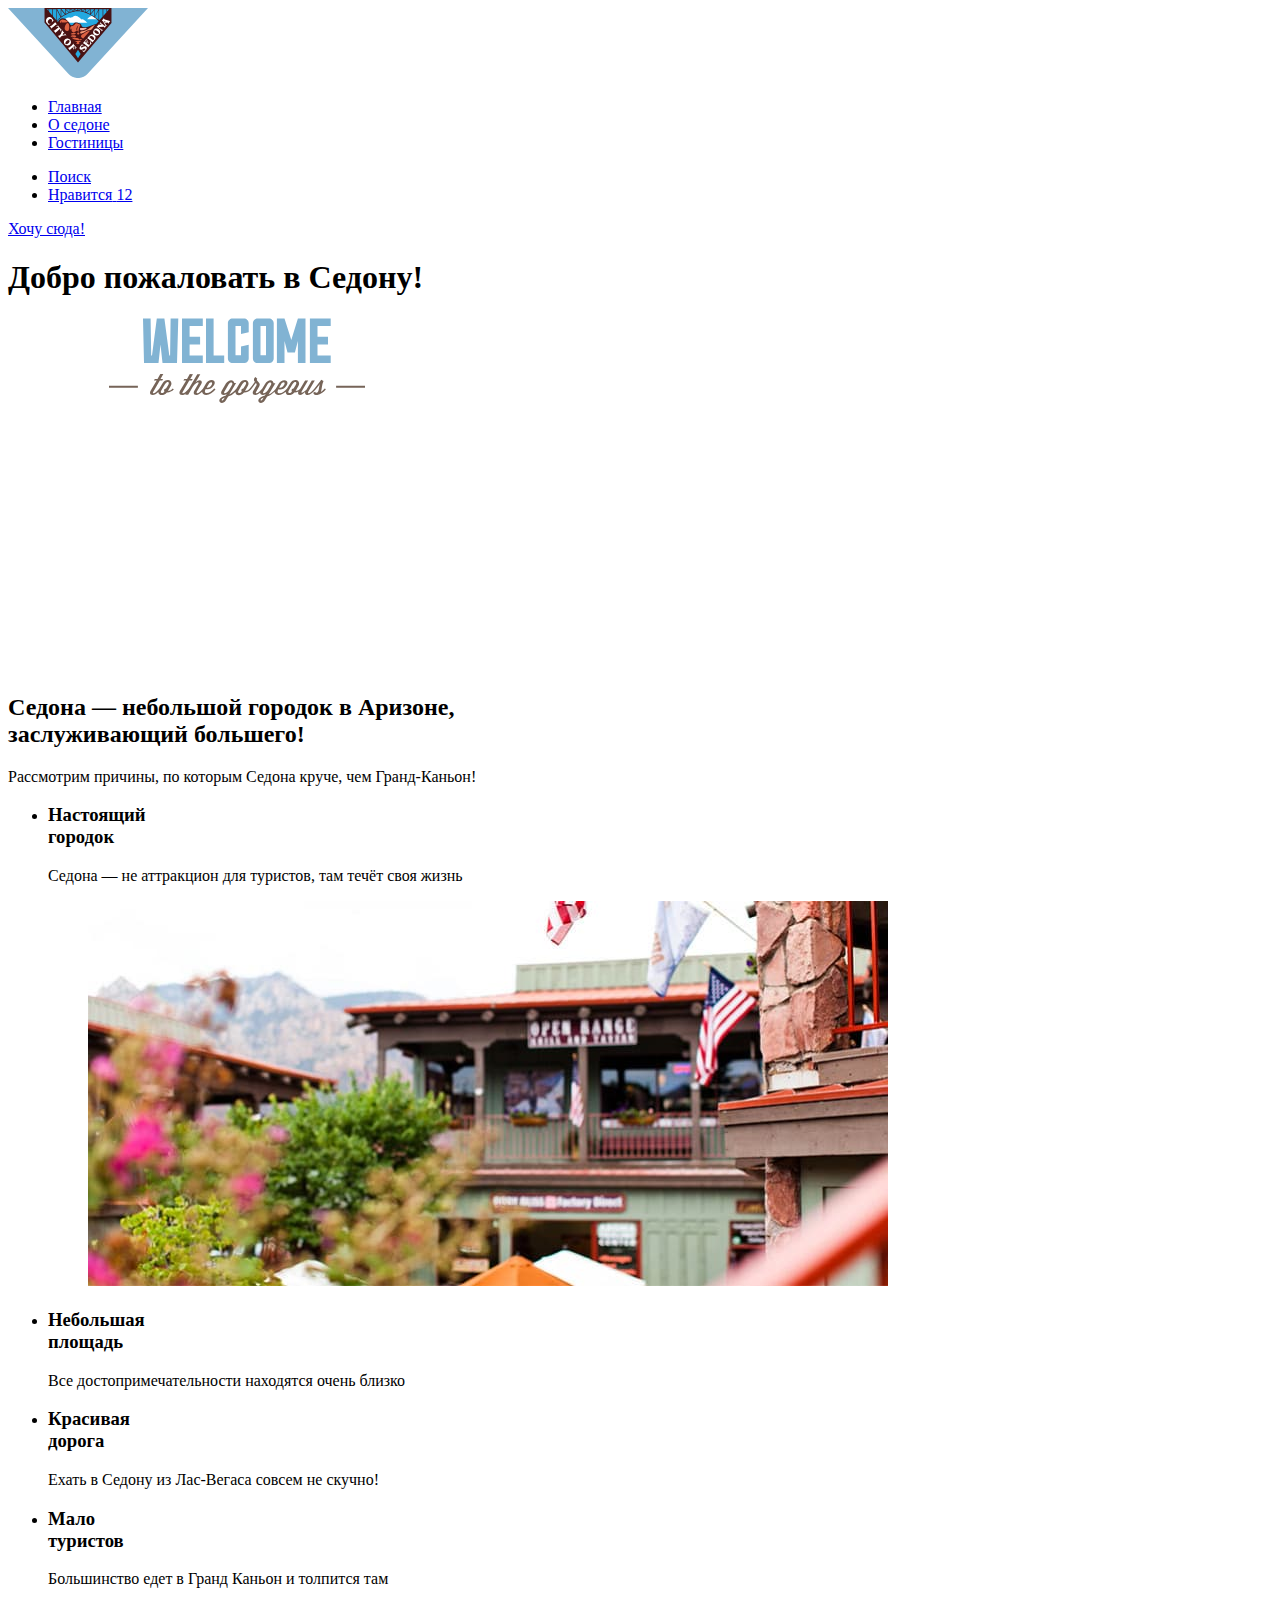
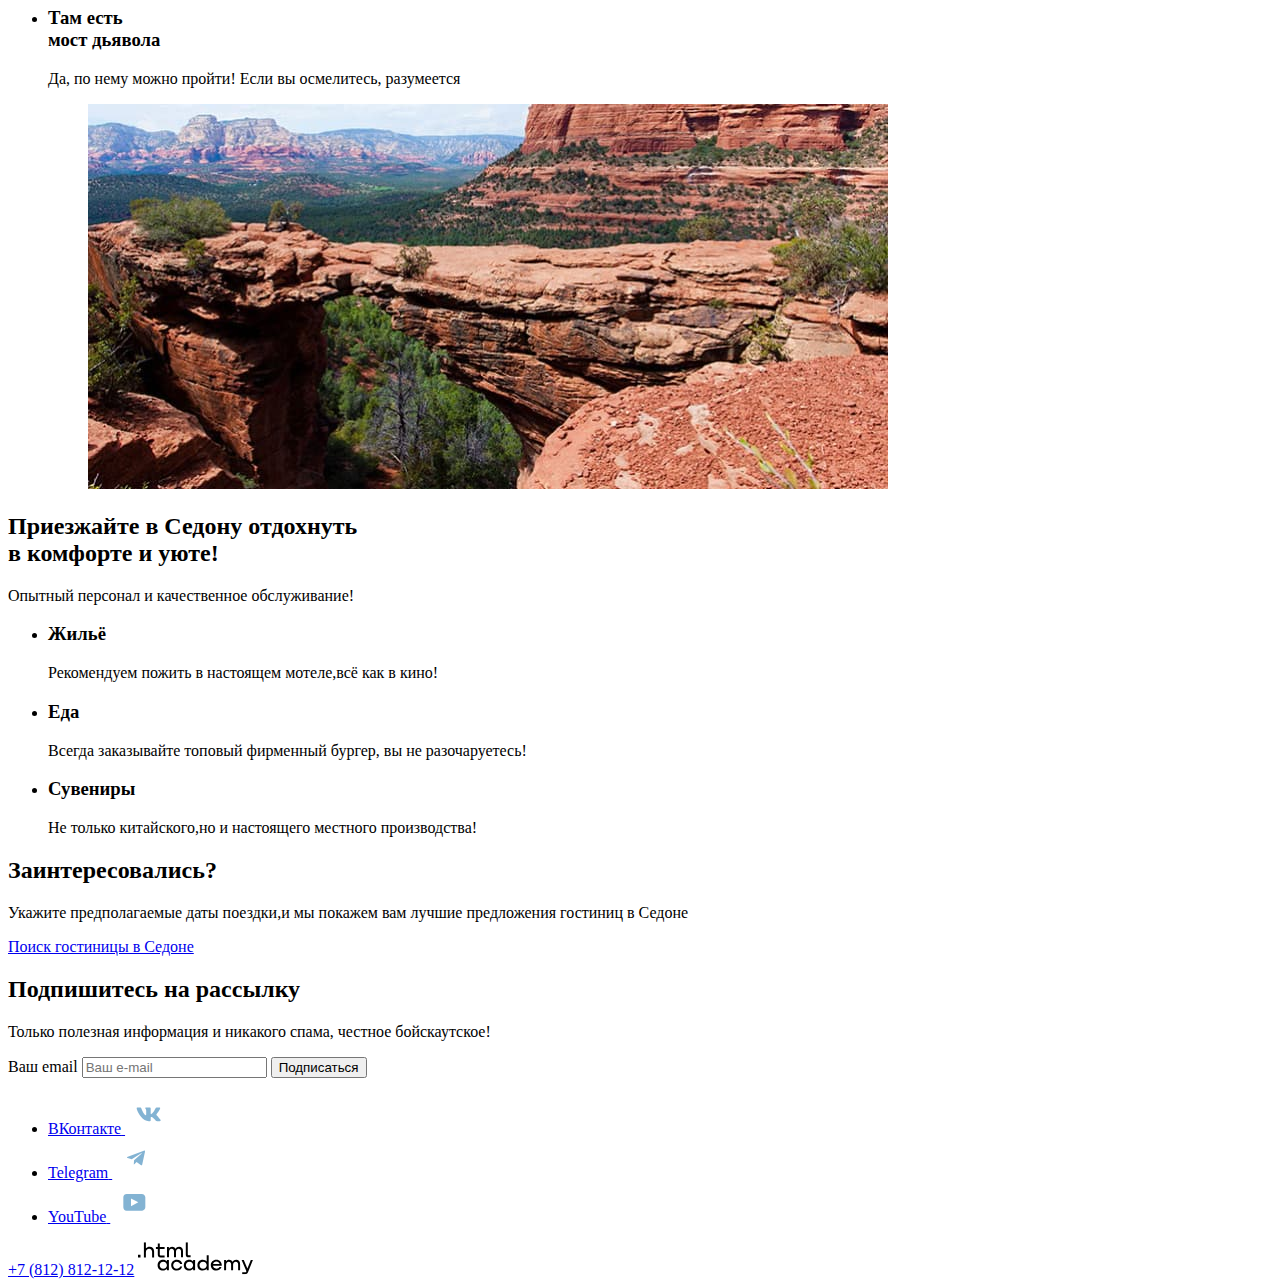
==== index.html @ f311d680 "Merge pull request #3 from LChumakov/master" ====
<!DOCTYPE html>
<html lang="ru">
  <head>
    <meta charset="utf-8">
    <title>HTML Academy: Седона</title>
  </head>

  <body>
    <div class="wrapper">
      <header class="header" data-test="header">
        <nav class="navigation">
          <a class="navigation-logo" href="index.html" aria-current="page">
            <img src="images/svg/logo.svg" width="140" height="70" alt="Логотип сайта города Седона">
          </a>

          <ul class="navigation-list">
            <li class="navigation-item">
              <a class="navigation-link navigation-link-current" href="index.html" aria-current="page">Главная</a>
            </li>
            <li class="navigation-item">
              <a class="navigation-link" href="#">О седоне</a>
            </li>
            <li class="navigation-item">
              <a class="navigation-link" href="catalog.html">Гостиницы</a>
            </li>
          </ul>

          <ul class="user-list">
            <li class="user-item">
              <a class="user-link user-link-search" href="#">
                <span class="visually-hidden">Поиск</span>
              </a>
            </li>
            <li class="user-item">
              <a class="user-link user-link-favorites" href="#">
                <span class="visually-hidden">Нравится</span>
                <span class="user-favorites-num">12</span>
              </a>
            </li>
          </ul>
          <a class="navigation-button button" href="#">Хочу сюда!</a>
        </nav>
      </header>

      <main class="main main-index" data-test="main">
        <section class="hero" data-test="hero">
          <h1 class="visually-hidden">Добро пожаловать в Седону!</h1>
          <img src="images/svg/welcome.svg" width="458" height="352" alt="Welcome to the gorgeous Sedona, because the Grand Canyon sucks!">
        </section>

        <section class="advantages" data-test="advantages">
          <div class="advantages-theme">
            <h2 class="advantages-title page-title">Седона — небольшой городок в Аризоне, <br>заслуживающий большего!</h2>
            <p class="advantages-text page-text">Рассмотрим причины, по которым Седона круче, чем Гранд-Каньон!</p>
          </div>
          <ul class="advantages-list ">
            <li class="advantages-item advantages-item-full">
              <div class="advantages-content">
                <h3 class="advantages-subtitle blocks-title">Настоящий <br>городок</h3>
                <p class="advantages-text blocks-text">Седона — не аттракцион для туристов, там течёт своя жизнь</p>
              </div>
              <figure class="advantages-image">
                <img src="images/photo-1.jpg" alt="фрагмент города Аризона" width="800" height="385">
              </figure>
            </li>
            <li class="advantages-item">
              <div class="advantages-content">
                <h3 class="advantages-subtitle blocks-title">Небольшая <br>площадь</h3>
                <p class="advantages-text blocks-text">Все достопримечательности находятся очень близко</p>
              </div>
            </li>
            <li class="advantages-item">
              <div class="advantages-content">
                <h3 class="advantages-subtitle blocks-title">Красивая <br>дорога</h3>
                <p class="advantages-text blocks-text">Ехать в Седону из Лас-Вегаса совсем не скучно!</p>
              </div>
            </li>
            <li class="advantages-item">
              <div class="advantages-content">
                <h3 class="advantages-subtitle blocks-title">Мало <br>туристов</h3>
                <p class="advantages-text blocks-text">Большинство едет в Гранд Каньон и толпится там</p>
              </div>
            </li>
            <li class="advantages-item advantages-item-full advantages-item-revers ">
              <div class="advantages-content">
                <h3 class="advantages-title blocks-title">Там есть <br>мост дьявола</h3>
                <p class="advantages-text blocks-text">Да, по нему можно пройти! Если вы осмелитесь, разумеется</p>
              </div>
              <figure class="advantages-image">
                <img src="images/photo-2.jpg" alt="Мост дьявола" width="800" height="385">
              </figure>
            </li>
          </ul>
        </section>

        <section class="service">
          <div class="service-there">
            <h2 class="service-title page-title">Приезжайте в Седону отдохнуть <br>в комфорте и уюте!</h2>
            <p class="service-text page-text">Опытный персонал и качественное обслуживание!</p>
          </div>
          <ul class="service-list">
            <li class="service-item service-item-house">
              <h3 class="service-subtitle blocks-title">Жильё</h3>
              <p class="service-description blocks-text">Рекомендуем пожить в настоящем мотеле,всё как в кино!</p>
            </li>
            <li class="service-item service-item-food">
              <h3 class="service-subtitle blocks-title">Еда</h3>
              <p class="service-description blocks-text">Всегда заказывайте топовый фирменный бургер, вы не разочаруетесь!</p>
            </li>
            <li class="service-item service-item-souvenirs">
              <h3 class="service-subtitle blocks-title">Сувениры</h3>
              <p class="service-description blocks-text">Не только китайского,но и настоящего местного производства!</p>
            </li>
          </ul>
        </section>

        <section class="search" data-test="search">
          <h2 class="search-title page-title">Заинтересовались?</h2>
          <p class="search-text page-text">Укажите предполагаемые даты поездки,и мы покажем вам лучшие предложения гостиниц в Седоне</p>
          <a class="button search-button" href="#">Поиск гостиницы в Седоне</a>
        </section>

        <section class="subscribe subscribe-home" data-test="subscribe">
          <div class="subscribe-theme">
            <h2 class="subscribe-title page-title">Подпишитесь на рассылку</h2>
            <p class="subscribe-text page-text">Только полезная информация и никакого спама, честное бойскаутское!</p>
          </div>
          <form class="subscribe-form" action="https://echo.htmlacademy.ru" method="post">
            <label class="visually-hidden" for="email">Ваш email</label>
            <input class="subscribe-input field" type="email" id="email" name="email" placeholder="Ваш e-mail" required>
            <button class="subscribe-button button button-light" type="submit">Подписаться</button>
          </form>
        </section>
      </main>

      <footer class="page-footer" data-test="footer">
        <ul class="footer-social social">
          <li class="social-item">
            <a class="social-link" href="https://vk.com/htmlacademy">
              <span class="visually-hidden">ВКонтакте</span>
              <img src="images/svg/social-vk.svg" width="48" height="40" alt="ВКонтакте">
            </a>
          </li>
          <li class="social-item">
            <a class="social-link" href="https://t.me/htmlacademy">
              <span class="visually-hidden">Telegram</span>
              <img src="images/svg/social-telegram.svg" width="48" height="40" alt="Telegram">
            </a>
          </li>
          <li class="social-item">
            <a class="social-link" href="https://www.youtube.com/user/htmlacademyru">
                <span class="visually-hidden">YouTube</span>
                <img src="images/svg/social-youtube.svg" width="48" height="40" alt="YouTube">
            </a>
          </li>
        </ul>
        <a class="footer-phone" href="tel:+78128121212">+7 (812) 812-12-12</a>
        <a class="htmlacademy-link" href="https://htmlacademy.ru/">
          <img src="images/svg/logo_htmlacademy.svg" width="115" height="33" alt="Логотип htmlacademy">
        </a>
      </footer>
    </div>
  </body>

</html>
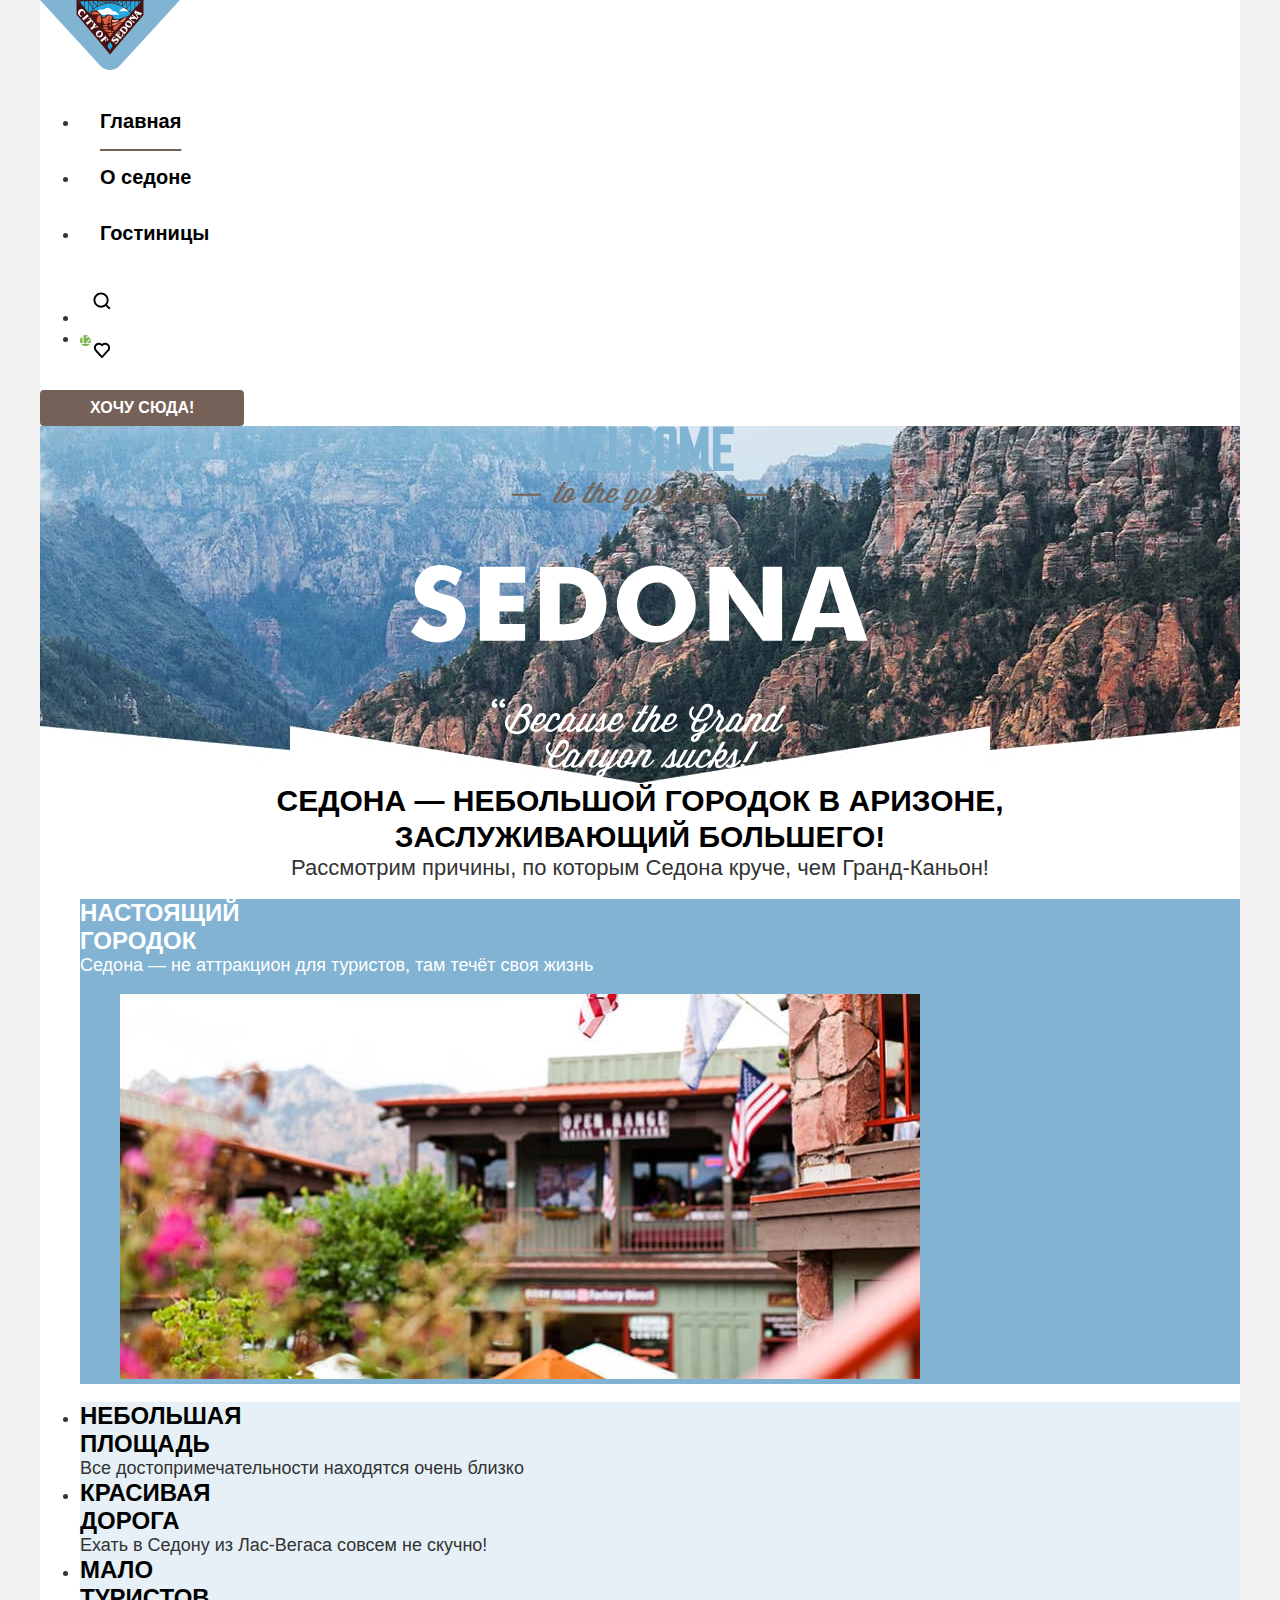
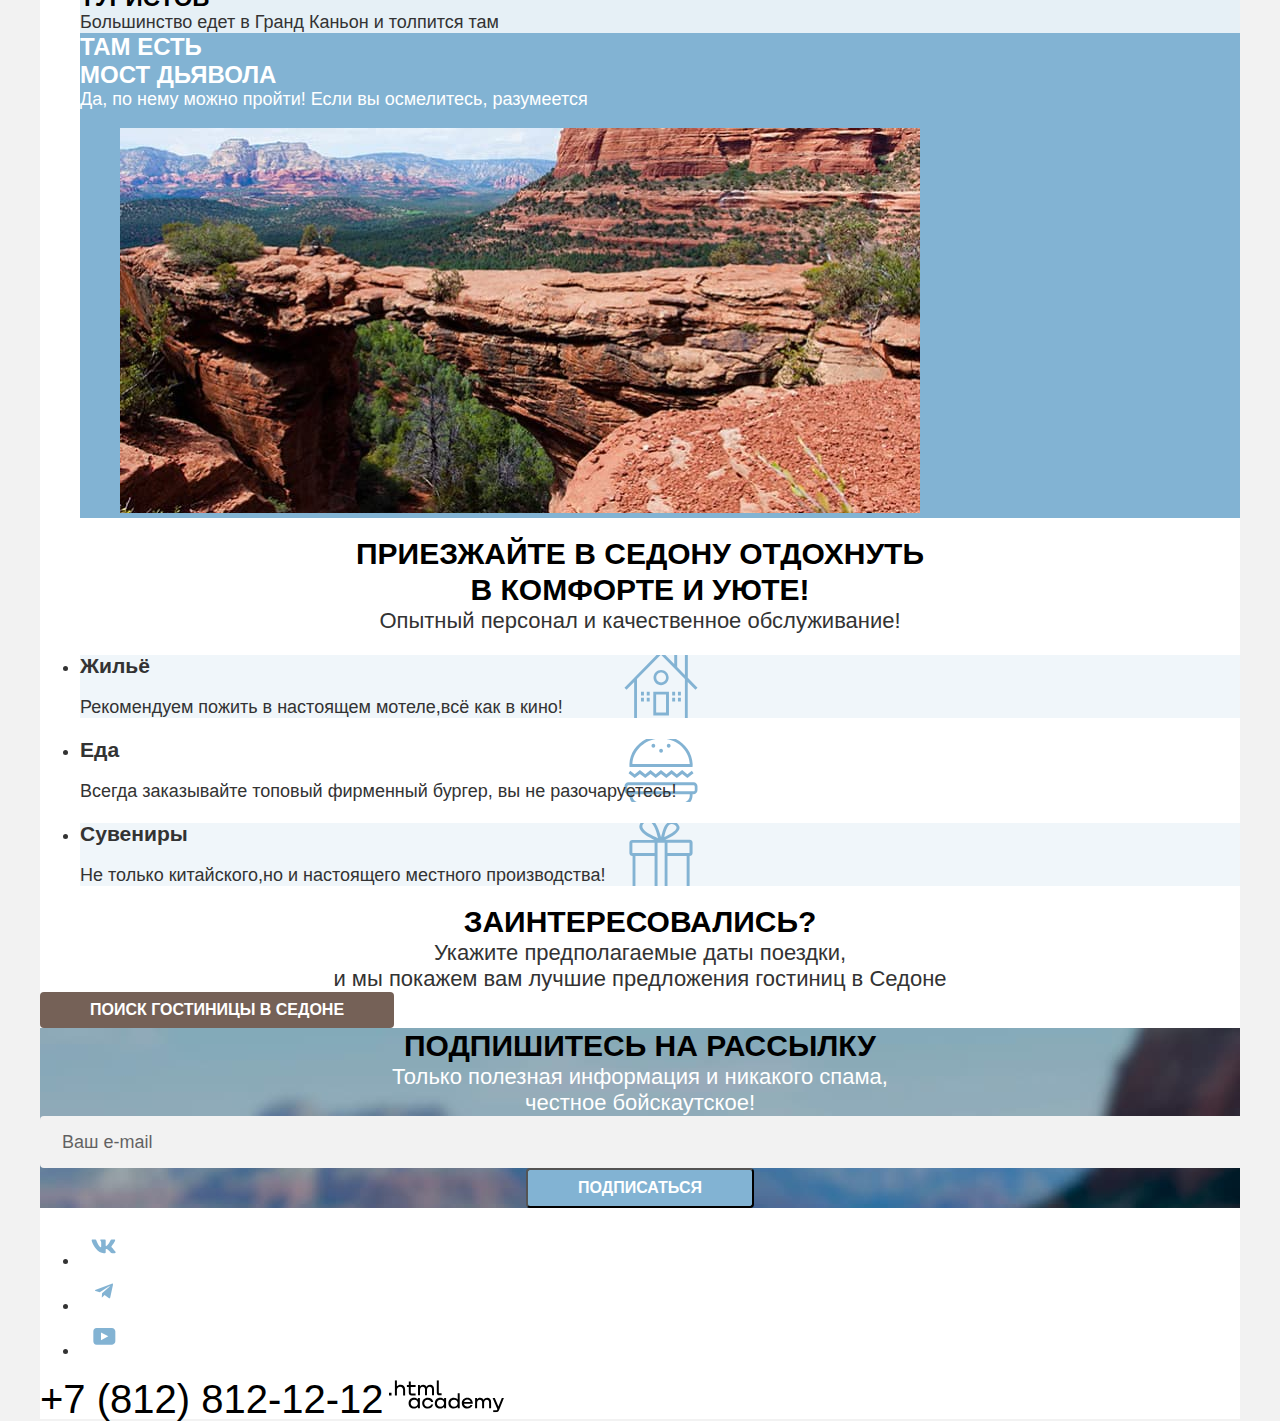
==== commit cc9a7fce: "Merge pull request #4 from LChumakov/master" ====
--- a/index.html
+++ b/index.html
@@ -1,8 +1,10 @@
 <!DOCTYPE html>
 <html lang="ru">
+
   <head>
     <meta charset="utf-8">
     <title>HTML Academy: Седона</title>
+    <link rel="stylesheet" href="styles/styles.css">
   </head>
 
   <body>
@@ -53,11 +55,11 @@
             <h2 class="advantages-title page-title">Седона — небольшой городок в Аризоне, <br>заслуживающий большего!</h2>
             <p class="advantages-text page-text">Рассмотрим причины, по которым Седона круче, чем Гранд-Каньон!</p>
           </div>
-          <ul class="advantages-list ">
+          <ul class="advantages-list">
             <li class="advantages-item advantages-item-full">
               <div class="advantages-content">
-                <h3 class="advantages-subtitle blocks-title">Настоящий <br>городок</h3>
-                <p class="advantages-text blocks-text">Седона — не аттракцион для туристов, там течёт своя жизнь</p>
+                <h3 class="advantages-subtitle item-title">Настоящий <br>городок</h3>
+                <p class="advantages-text item-text">Седона — не аттракцион для туристов, там течёт своя жизнь</p>
               </div>
               <figure class="advantages-image">
                 <img src="images/photo-1.jpg" alt="фрагмент города Аризона" width="800" height="385">
@@ -65,26 +67,26 @@
             </li>
             <li class="advantages-item">
               <div class="advantages-content">
-                <h3 class="advantages-subtitle blocks-title">Небольшая <br>площадь</h3>
-                <p class="advantages-text blocks-text">Все достопримечательности находятся очень близко</p>
+                <h3 class="advantages-subtitle item-title">Небольшая <br>площадь</h3>
+                <p class="advantages-text item-text">Все достопримечательности находятся очень близко</p>
               </div>
             </li>
             <li class="advantages-item">
               <div class="advantages-content">
-                <h3 class="advantages-subtitle blocks-title">Красивая <br>дорога</h3>
-                <p class="advantages-text blocks-text">Ехать в Седону из Лас-Вегаса совсем не скучно!</p>
+                <h3 class="advantages-subtitle item-title">Красивая <br>дорога</h3>
+                <p class="advantages-text item-text">Ехать в Седону из Лас-Вегаса совсем не скучно!</p>
               </div>
             </li>
             <li class="advantages-item">
               <div class="advantages-content">
-                <h3 class="advantages-subtitle blocks-title">Мало <br>туристов</h3>
-                <p class="advantages-text blocks-text">Большинство едет в Гранд Каньон и толпится там</p>
+                <h3 class="advantages-subtitle item-title">Мало <br>туристов</h3>
+                <p class="advantages-text item-text">Большинство едет в Гранд Каньон и толпится там</p>
               </div>
             </li>
             <li class="advantages-item advantages-item-full advantages-item-revers ">
               <div class="advantages-content">
-                <h3 class="advantages-title blocks-title">Там есть <br>мост дьявола</h3>
-                <p class="advantages-text blocks-text">Да, по нему можно пройти! Если вы осмелитесь, разумеется</p>
+                <h3 class="advantages-subtitle item-title">Там есть <br>мост дьявола</h3>
+                <p class="advantages-text item-text">Да, по нему можно пройти! Если вы осмелитесь, разумеется</p>
               </div>
               <figure class="advantages-image">
                 <img src="images/photo-2.jpg" alt="Мост дьявола" width="800" height="385">
@@ -116,14 +118,14 @@
 
         <section class="search" data-test="search">
           <h2 class="search-title page-title">Заинтересовались?</h2>
-          <p class="search-text page-text">Укажите предполагаемые даты поездки,и мы покажем вам лучшие предложения гостиниц в Седоне</p>
+          <p class="search-text page-text">Укажите предполагаемые даты поездки, <br>и мы покажем вам лучшие предложения гостиниц в Седоне</p>
           <a class="button search-button" href="#">Поиск гостиницы в Седоне</a>
         </section>
 
-        <section class="subscribe subscribe-home" data-test="subscribe">
+        <section class="subscribe subcribe-home" data-test="subscribe">
           <div class="subscribe-theme">
             <h2 class="subscribe-title page-title">Подпишитесь на рассылку</h2>
-            <p class="subscribe-text page-text">Только полезная информация и никакого спама, честное бойскаутское!</p>
+            <p class="subscribe-text page-text">Только полезная информация и никакого спама, <br>честное бойскаутское!</p>
           </div>
           <form class="subscribe-form" action="https://echo.htmlacademy.ru" method="post">
             <label class="visually-hidden" for="email">Ваш email</label>
@@ -149,8 +151,8 @@
           </li>
           <li class="social-item">
             <a class="social-link" href="https://www.youtube.com/user/htmlacademyru">
-                <span class="visually-hidden">YouTube</span>
-                <img src="images/svg/social-youtube.svg" width="48" height="40" alt="YouTube">
+              <span class="visually-hidden">YouTube</span>
+              <img src="images/svg/social-youtube.svg" width="48" height="40" alt="YouTube">
             </a>
           </li>
         </ul>
--- a/styles/styles.css
+++ b/styles/styles.css
@@ -0,0 +1,410 @@
+@font-face {
+  font-style: normal;
+  font-weight: 400;
+  font-family: "PT Sans", sans-serif;
+
+  font-display: swap;
+  src: url("../fonts/ptsans-400.woff2") format("woff2");
+}
+
+@font-face {
+  font-style: normal;
+  font-weight: 700;
+  font-family: "PT Sans", sans-serif;
+
+  font-display: swap;
+  src: url("../fonts/ptsans-700.woff2") format("woff2");
+}
+
+*::before,
+*::after {
+  box-sizing: border-box;
+}
+
+html {
+  box-sizing: border-box;
+}
+
+body {
+  margin: 0;
+  padding: 0;
+
+  font-size: 18px;
+  line-height: 21px;
+  font-family: "PT Sans", sans-serif;
+  color: #333333;
+
+  background-color: #f2f2f2;
+}
+
+.wrapper {
+  width: 1200px;
+  margin: 0 auto;
+
+  background-color: #ffffff;
+}
+
+.visually-hidden {
+  position: absolute;
+
+  width: 1px;
+  height: 1px;
+  margin: -1px;
+  padding: 0;
+  overflow: hidden;
+
+  white-space: nowrap;
+
+  border: 0;
+
+  clip: rect(0 0 0 0);
+  clip-path: inset(100%);
+}
+
+.button {
+  display: inline-block;
+  margin: 0;
+  padding: 8px 50px;
+
+  font-weight: 700;
+  font-size: 16px;
+  line-height: 20px;
+  font-family: inherit;
+  text-align: center;
+  color: #ffffff;
+  text-transform: uppercase;
+  text-decoration: none;
+
+  background-color: #756157;
+  border-radius: 4px;
+}
+
+.button-light {
+  background: #82b3d3;
+}
+
+.button-transparent {
+  background-color: transparent;
+}
+
+.field {
+  width: 100%;
+  padding: 12px 20px;
+
+  font-weight: 700;
+  font-size: 18px;
+  line-height: 24px;
+  font-family: "PT Sans", sans-serif;
+  color: #000000;
+
+  background-color: #f2f2f2;
+  border: 2px solid transparent;
+  border-radius: 4px;
+}
+
+.field::placeholder {
+  color: #000000;
+
+  opacity: 0.6;
+}
+
+.navigation-link {
+  display: inline-block;
+  padding: 16px 20px;
+
+  font-weight: 700;
+  font-size: 20px;
+  line-height: 24px;
+  color: #000000;
+  text-decoration: none;
+}
+
+.navigation-link-current {
+  text-decoration: underline;
+
+  text-decoration-color: #756257;
+  text-decoration-thickness: 2px;
+  text-underline-offset: 21px;
+}
+
+.user-link {
+  position: relative;
+
+  display: inline-block;
+  width: 44px;
+  height: 44px;
+
+  color: #000000;
+  text-decoration: none;
+
+  background-repeat: no-repeat;
+  background-position: center;
+  background-size: 18px 18px;
+}
+
+.user-link-search {
+  background-image: url("../images/svg/search.svg");
+}
+
+.user-link-favorites {
+  background-image: url("../images/svg/heart.svg");
+}
+
+.user-favorites-num {
+  font-size: 10px;
+  line-height: 10px;
+  color: #ffffff;
+
+  background-color: #7db54f;
+  border-radius: 10px;
+}
+
+.hero {
+  text-align: center;
+  color: #ffffff;
+
+  background-color: #343e47;
+  background-image: url("../images/index-background.jpg");
+  background-repeat: no-repeat;
+  background-position: bottom center;
+  background-size: 100% auto, cover;
+}
+
+.page-title {
+  margin: 0;
+
+  font-weight: 700;
+  font-size: 30px;
+  line-height: 36px;
+  text-align: center;
+  color: #000000;
+  text-transform: uppercase;
+}
+
+.page-text {
+  margin: 0;
+
+  font-size: 22px;
+  line-height: 26px;
+  text-align: center;
+}
+
+.item-title {
+  margin: 0;
+
+  font-weight: 700;
+  font-size: 24px;
+  line-height: 28px;
+  color: #000000;
+  text-transform: uppercase;
+}
+
+.item-text {
+  margin: 0;
+}
+
+.advantages-item {
+  background-color: rgba(131, 179, 211, 0.2);
+}
+
+.advantages-item:not(.advantages-item-full):nth-child(2n) {
+  background-color: rgba(131, 179, 211, 0.2);
+}
+
+.advantages-item-full {
+  color: #ffffff;
+
+  background-color: #82b3d3;
+}
+
+.advantages-item-full .advantages-subtitle {
+  color: #ffffff;
+}
+
+.service-item {
+  background-color: rgba(131, 179, 211, 0.12);
+  background-repeat: no-repeat;
+  background-position: center;
+  background-size: 75px 72px;
+}
+
+.service-item:nth-child(2n) {
+  background-color: #ffffff;
+}
+
+.service-item-house {
+  background-image: url("../images/svg/house.svg");
+}
+
+.service-item-food {
+  background-image: url("../images/svg/food.svg");
+}
+
+.service-item-souvenirs {
+  background-image: url("../images/svg/souvenirs.svg");
+}
+
+.subcribe-home {
+  text-align: center;
+  color: #ffffff;
+
+  background-color: #828c96;
+  background-image: url("../images/subscribe.jpg");
+  background-repeat: no-repeat;
+  background-size: cover;
+}
+
+.subscribe-input {
+  font-weight: 400;
+}
+
+.footer-phone {
+  font-size: 40px;
+  line-height: 40px;
+  text-align: center;
+  color: #000000;
+  text-decoration: none;
+}
+
+.filter {
+  color: #ffffff;
+
+  background-color: #755651;
+  background-image: url("../images/filter-catalog.jpeg");
+  background-repeat: no-repeat;
+  background-size: cover;
+}
+
+.filter-main-title {
+  margin: 0;
+
+  font-size: 60px;
+  line-height: 78px;
+  color: #ffffff;
+}
+
+.breadcrumbs-link {
+  font-size: 16px;
+  line-height: 21px;
+  color: #ffffff;
+  text-decoration: none;
+}
+
+.breadcrumbs-link-home {
+  display: block;
+  width: 13px;
+  height: 13px;
+
+  background-image: url();
+  background-repeat: no-repeat;
+  background-position: center;
+  background-size: 12px;
+}
+
+.filter-title {
+  font-weight: 700;
+  font-size: 20px;
+  line-height: 24px;
+}
+
+.control-text {
+  line-height: 23px;
+}
+
+.view-link {
+  display: block;
+  width: 48px;
+  height: 48px;
+
+  background-repeat: no-repeat;
+  background-position: center;
+  border: 2px solid #e5e5e5;
+  border-radius: 4px;
+}
+
+.view-link-active {
+  border-color: #000000;
+}
+
+.view-link-tile {
+  background-image: url("../images/svg/view-tile.svg");
+}
+
+.view-link-slideshow {
+  background-image: url("../images/svg/view-slideshow.svg");
+}
+
+.view-link-list {
+  background-image: url("../images/svg/view-list.svg");
+}
+
+.product-card-link {
+  color: #000000;
+  text-decoration: none;
+}
+
+.product-card-title {
+  margin: 0;
+
+  font-weight: 700;
+  font-size: 24px;
+  line-height: 28px;
+}
+
+.product-rating-text {
+  font-size: 16px;
+  line-height: 20px;
+  text-align: center;
+  text-transform: uppercase;
+
+  background-color: #f2f2f2;
+  border-radius: 4px;
+}
+
+.product-rating-star {
+  display: block;
+  height: 37px;
+
+  background-image: url("../images/svg/stars.svg");
+  background-repeat: no-repeat;
+  background-position: left center;
+}
+
+.product-rating-star-4 {
+  width: 90px;
+}
+
+.product-rating-star-3 {
+  width: 70px;
+}
+
+.pagination-link {
+  font-weight: 700;
+  font-size: 20px;
+  line-height: 36px;
+  text-align: center;
+  color: #ffffff;
+  text-decoration: none;
+
+  background-color: #82b3d3;
+  border: 1px solid #82b3d3;
+  border-radius: 4px;
+}
+
+.pagination-link-current {
+  color: #000000;
+
+  background-color: #f2f2f2;
+  border-color: transparent;
+
+  pointer-events: none;
+}
+
+.pagination-link-more {
+  font-size: 22px;
+  line-height: 26px;
+  color: #000000;
+
+  background-color: transparent;
+  border-color: transparent;
+}
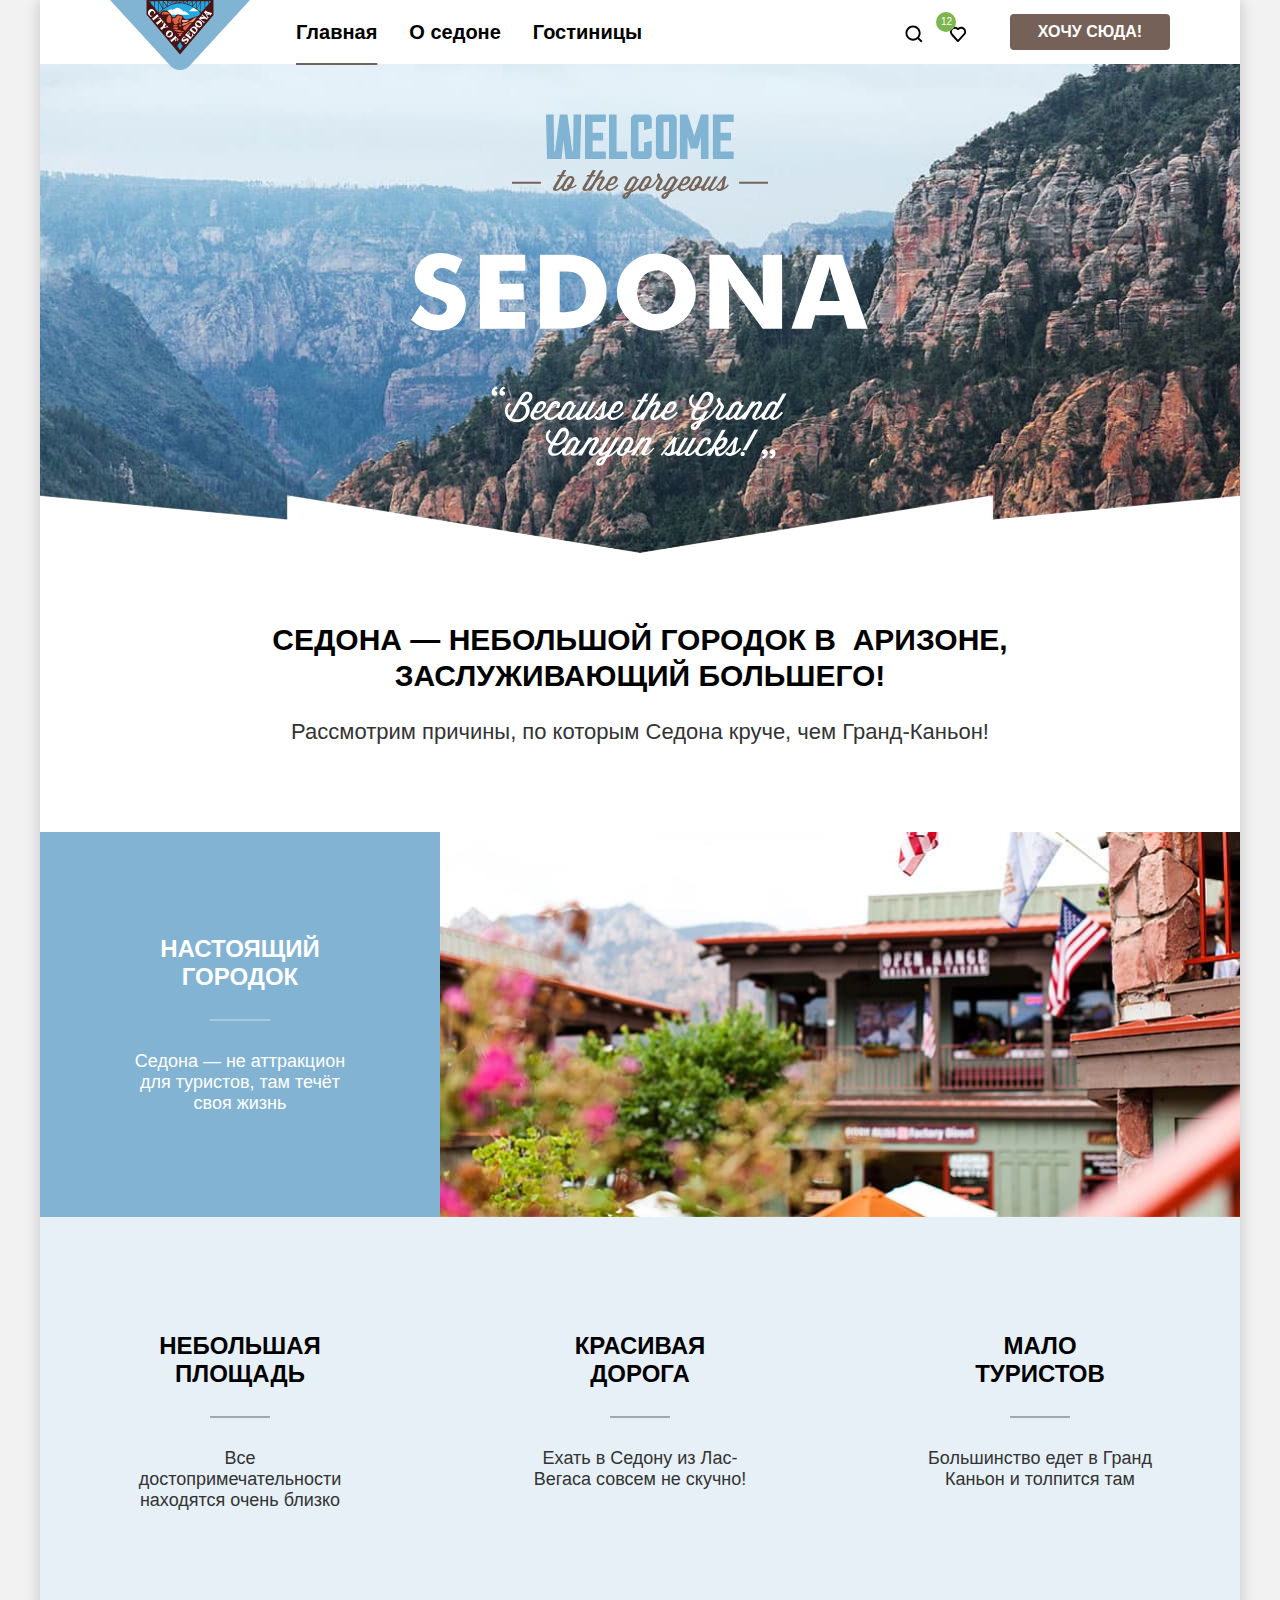
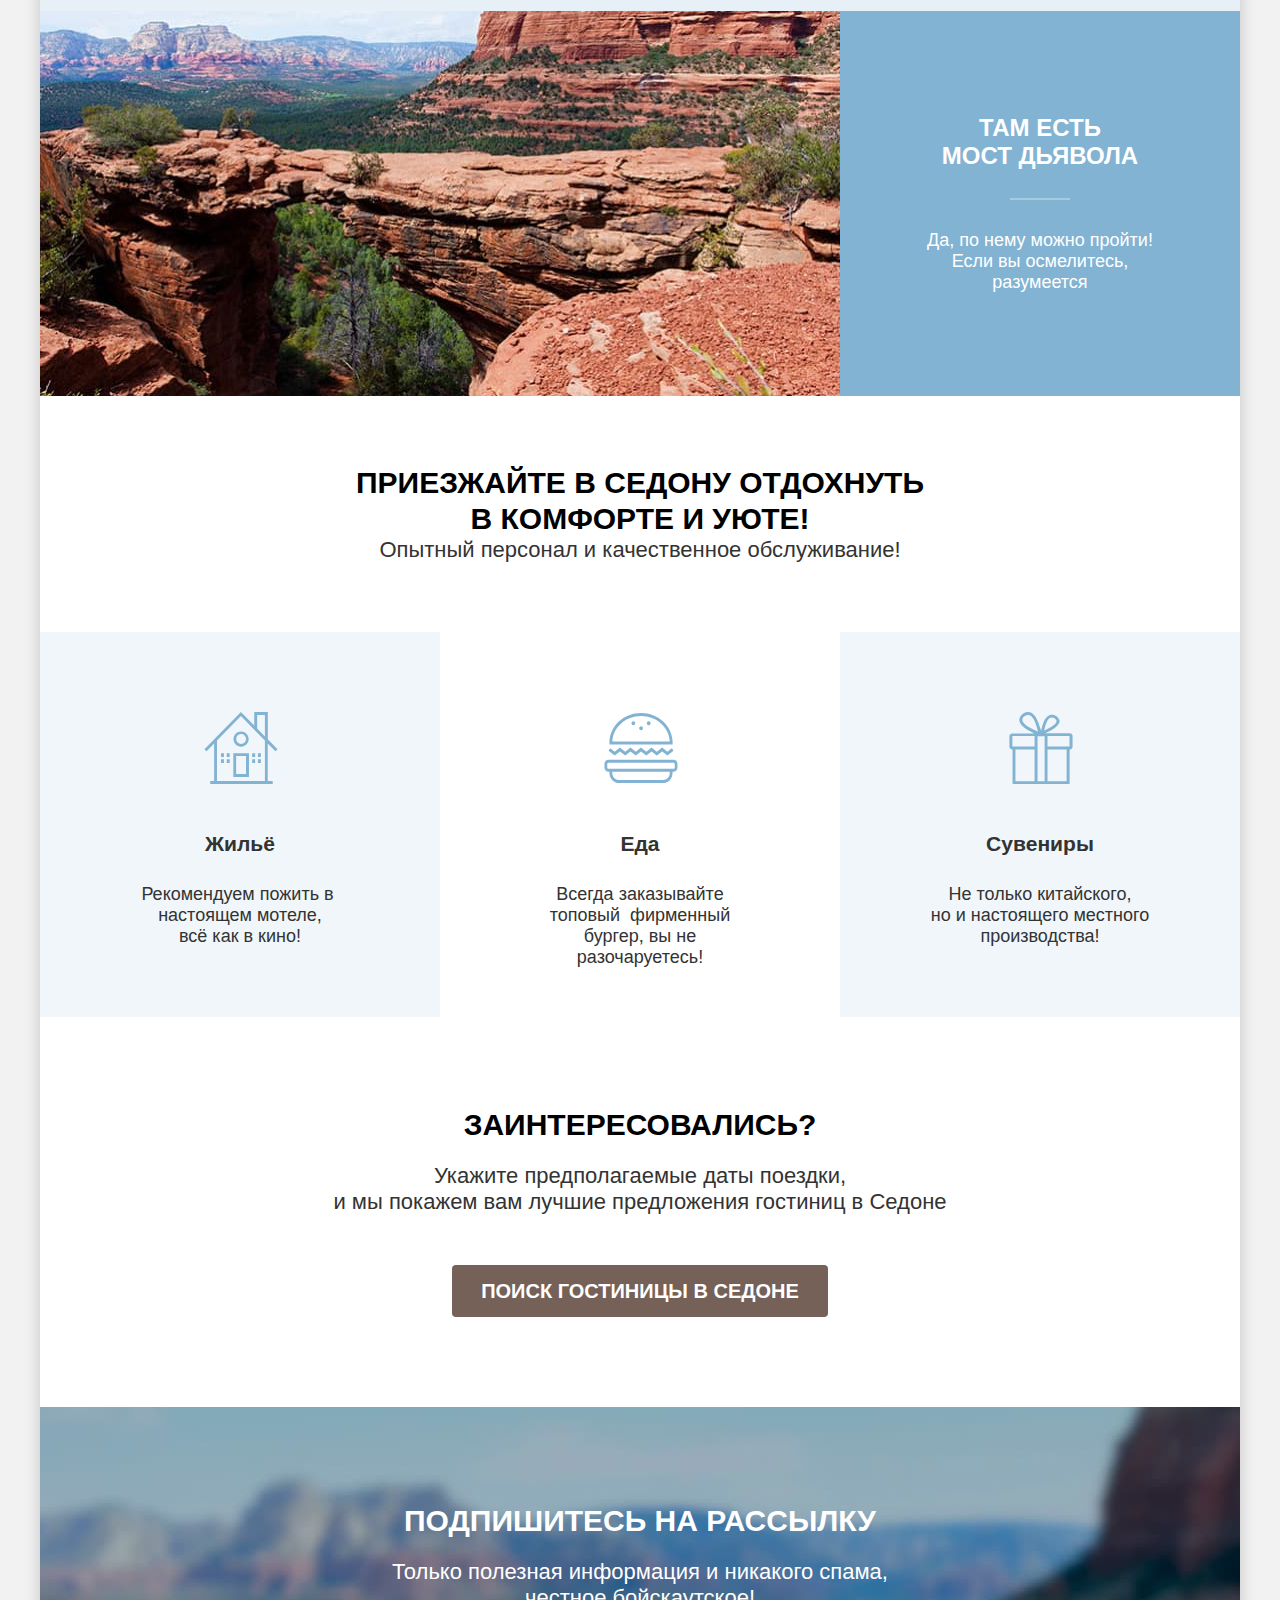
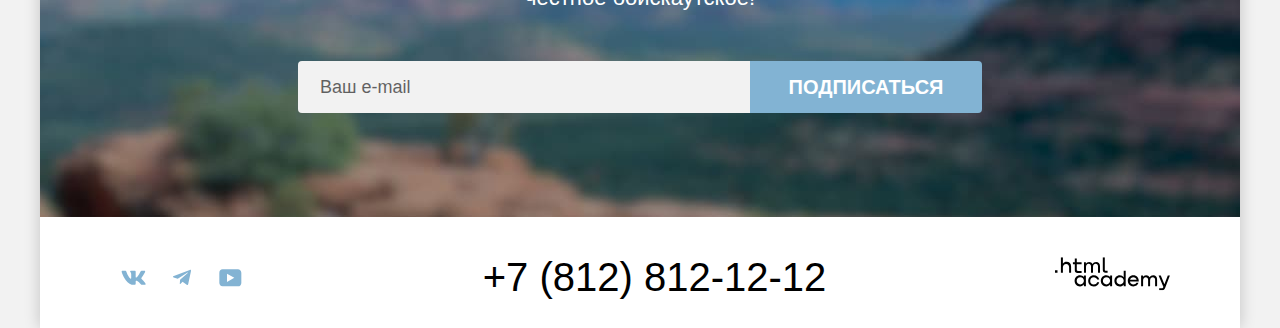
==== commit d75b406b: "Merge pull request #5 from LChumakov/master" ====
--- a/index.html
+++ b/index.html
@@ -3,6 +3,7 @@
 
   <head>
     <meta charset="utf-8">
+    <meta name="viewport" content="width=device-width, initial-scale=1.0">
     <title>HTML Academy: Седона</title>
     <link rel="stylesheet" href="styles/styles.css">
   </head>
@@ -15,7 +16,7 @@
             <img src="images/svg/logo.svg" width="140" height="70" alt="Логотип сайта города Седона">
           </a>
 
-          <ul class="navigation-list">
+          <ul class="navigation-list list-reset">
             <li class="navigation-item">
               <a class="navigation-link navigation-link-current" href="index.html" aria-current="page">Главная</a>
             </li>
@@ -27,7 +28,7 @@
             </li>
           </ul>
 
-          <ul class="user-list">
+          <ul class="user-list list-reset">
             <li class="user-item">
               <a class="user-link user-link-search" href="#">
                 <span class="visually-hidden">Поиск</span>
@@ -52,10 +53,10 @@
 
         <section class="advantages" data-test="advantages">
           <div class="advantages-theme">
-            <h2 class="advantages-title page-title">Седона — небольшой городок в Аризоне, <br>заслуживающий большего!</h2>
+            <h2 class="advantages-title page-title">Седона — небольшой городок в&nbsp; Аризоне, <br>заслуживающий большего!</h2>
             <p class="advantages-text page-text">Рассмотрим причины, по которым Седона круче, чем Гранд-Каньон!</p>
           </div>
-          <ul class="advantages-list">
+          <ul class="advantages-list list-reset">
             <li class="advantages-item advantages-item-full">
               <div class="advantages-content">
                 <h3 class="advantages-subtitle item-title">Настоящий <br>городок</h3>
@@ -86,7 +87,7 @@
             <li class="advantages-item advantages-item-full advantages-item-revers ">
               <div class="advantages-content">
                 <h3 class="advantages-subtitle item-title">Там есть <br>мост дьявола</h3>
-                <p class="advantages-text item-text">Да, по нему можно пройти! Если вы осмелитесь, разумеется</p>
+                <p class="advantages-text item-text">Да, по нему можно пройти! <br>Если вы осмелитесь, разумеется</p>
               </div>
               <figure class="advantages-image">
                 <img src="images/photo-2.jpg" alt="Мост дьявола" width="800" height="385">
@@ -100,18 +101,18 @@
             <h2 class="service-title page-title">Приезжайте в Седону отдохнуть <br>в комфорте и уюте!</h2>
             <p class="service-text page-text">Опытный персонал и качественное обслуживание!</p>
           </div>
-          <ul class="service-list">
+          <ul class="service-list list-reset">
             <li class="service-item service-item-house">
               <h3 class="service-subtitle blocks-title">Жильё</h3>
-              <p class="service-description blocks-text">Рекомендуем пожить в настоящем мотеле,всё как в кино!</p>
+              <p class="service-description blocks-text">Рекомендуем пожить в&nbsp; настоящем мотеле, <br>всё как в кино!</p>
             </li>
             <li class="service-item service-item-food">
               <h3 class="service-subtitle blocks-title">Еда</h3>
-              <p class="service-description blocks-text">Всегда заказывайте топовый фирменный бургер, вы не разочаруетесь!</p>
+              <p class="service-description blocks-text">Всегда заказывайте топовый&nbsp; фирменный бургер, вы не разочаруетесь!</p>
             </li>
             <li class="service-item service-item-souvenirs">
               <h3 class="service-subtitle blocks-title">Сувениры</h3>
-              <p class="service-description blocks-text">Не только китайского,но и настоящего местного производства!</p>
+              <p class="service-description blocks-text">Не только китайского, <br>но и настоящего местного производства!</p>
             </li>
           </ul>
         </section>
@@ -122,7 +123,7 @@
           <a class="button search-button" href="#">Поиск гостиницы в Седоне</a>
         </section>
 
-        <section class="subscribe subcribe-home" data-test="subscribe">
+        <section class="subscribe subscribe-home" data-test="subscribe">
           <div class="subscribe-theme">
             <h2 class="subscribe-title page-title">Подпишитесь на рассылку</h2>
             <p class="subscribe-text page-text">Только полезная информация и никакого спама, <br>честное бойскаутское!</p>
@@ -135,8 +136,8 @@
         </section>
       </main>
 
-      <footer class="page-footer" data-test="footer">
-        <ul class="footer-social social">
+      <footer class="footer" data-test="footer">
+        <ul class="footer-social social list-reset">
           <li class="social-item">
             <a class="social-link" href="https://vk.com/htmlacademy">
               <span class="visually-hidden">ВКонтакте</span>
--- a/styles/styles.css
+++ b/styles/styles.css
@@ -16,6 +16,7 @@
   src: url("../fonts/ptsans-700.woff2") format("woff2");
 }
 
+*,
 *::before,
 *::after {
   box-sizing: border-box;
@@ -23,9 +24,11 @@
 
 html {
   box-sizing: border-box;
+  height: 100%;
 }
 
 body {
+  min-height: 100%;
   margin: 0;
   padding: 0;
 
@@ -37,11 +40,26 @@
   background-color: #f2f2f2;
 }
 
+img {
+  max-width: 100%;
+  height: auto;
+
+  object-fit: contain;
+}
+
 .wrapper {
+  display: flex;
+  flex-direction: column;
   width: 1200px;
+  min-height: 100vh;
   margin: 0 auto;
 
   background-color: #ffffff;
+  box-shadow: 0 0 15px #00000033;
+}
+
+.main {
+  flex-grow: 1;
 }
 
 .visually-hidden {
@@ -64,18 +82,19 @@
 .button {
   display: inline-block;
   margin: 0;
-  padding: 8px 50px;
+  padding: 8px 10px;
 
   font-weight: 700;
   font-size: 16px;
   line-height: 20px;
-  font-family: inherit;
+  font-family: "PT Sans", sans-serif;
   text-align: center;
   color: #ffffff;
   text-transform: uppercase;
   text-decoration: none;
 
   background-color: #756157;
+  border: none;
   border-radius: 4px;
 }
 
@@ -87,8 +106,28 @@
   background-color: transparent;
 }
 
+.page-title {
+  margin: 0;
+
+  font-weight: 700;
+  font-size: 30px;
+  line-height: 36px;
+  text-align: center;
+  color: #000000;
+  text-transform: uppercase;
+}
+
+.page-text {
+  margin: 0;
+
+  font-size: 22px;
+  line-height: 26px;
+  text-align: center;
+}
+
 .field {
   width: 100%;
+  height: 48px;
   padding: 12px 20px;
 
   font-weight: 700;
@@ -108,9 +147,51 @@
   opacity: 0.6;
 }
 
+.list-reset {
+  margin: 0;
+  padding: 0;
+
+  list-style-type: none;
+}
+
+.header {
+  position: relative;
+  z-index: 2;
+
+  padding: 0 70px;
+}
+
+.navigation {
+  display: flex;
+  flex-wrap: wrap;
+  justify-content: center;
+  align-items: start;
+
+  gap: 30px;
+}
+
+.navigation-logo {
+  display: block;
+  width: 140px;
+  margin-bottom: -6px;
+}
+
+.navigation-logo img {
+  display: block;
+  width: 100%;
+}
+
+.navigation-list {
+  display: flex;
+  flex-wrap: wrap;
+  max-width: 500px;
+  margin-right: auto;
+
+}
+
 .navigation-link {
   display: inline-block;
-  padding: 16px 20px;
+  padding: 20px 16px;
 
   font-weight: 700;
   font-size: 20px;
@@ -124,13 +205,21 @@
 
   text-decoration-color: #756257;
   text-decoration-thickness: 2px;
-  text-underline-offset: 21px;
+  text-underline-offset: 24px;
+}
+
+.user-list {
+  display: flex;
+  justify-content: flex-end;
+  align-items: center;
+  max-width: 140px;
+  margin: 12px 0 0 auto;
 }
 
 .user-link {
   position: relative;
 
-  display: inline-block;
+  display: block;
   width: 44px;
   height: 44px;
 
@@ -147,10 +236,18 @@
 }
 
 .user-link-favorites {
+  text-align: right;
+
   background-image: url("../images/svg/heart.svg");
 }
 
+/*не понимаю почему не делается круг*/
 .user-favorites-num {
+  display: block;
+  width: 20px;
+  height: 20px;
+  padding: 5px;
+
   font-size: 10px;
   line-height: 10px;
   color: #ffffff;
@@ -159,34 +256,36 @@
   border-radius: 10px;
 }
 
+.navigation-button {
+  width: 160px;
+  margin-top: 14px;
+}
+
+.main-index {
+  flex-grow: 1;
+}
+
 .hero {
+  position: relative;
+
+  padding: 50px 70px 82px;
+
   text-align: center;
   color: #ffffff;
 
   background-color: #343e47;
-  background-image: url("../images/index-background.jpg");
+  background-image: url("../images/svg/vector-hero.svg"), url("../images/index-background.jpg");
   background-repeat: no-repeat;
   background-position: bottom center;
   background-size: 100% auto, cover;
 }
 
-.page-title {
-  margin: 0;
-
-  font-weight: 700;
-  font-size: 30px;
-  line-height: 36px;
-  text-align: center;
-  color: #000000;
-  text-transform: uppercase;
-}
-
-.page-text {
-  margin: 0;
-
-  font-size: 22px;
-  line-height: 26px;
-  text-align: center;
+.advantages-theme {
+  padding: 69px 70px 87px;
+}
+
+.advantages-title {
+  margin-bottom: 25px;
 }
 
 .item-title {
@@ -203,6 +302,12 @@
   margin: 0;
 }
 
+.advantages-list {
+  display: grid;
+
+  grid-template-columns: repeat(3, 1fr);
+}
+
 .advantages-item {
   background-color: rgba(131, 179, 211, 0.2);
 }
@@ -212,19 +317,93 @@
 }
 
 .advantages-item-full {
+  display: flex;
+
   color: #ffffff;
 
   background-color: #82b3d3;
+
+  grid-column: 1 / -1;
+}
+
+.advantages-item-revers {
+  flex-direction: row-reverse;
 }
 
 .advantages-item-full .advantages-subtitle {
   color: #ffffff;
 }
 
+.advantages-image {
+  flex-shrink: 0;
+  width: 800px;
+  margin: 0;
+}
+
+.advantages-image img {
+  display: block;
+  width: 100%;
+}
+
+.advantages-content {
+  max-width: 400px;
+  min-height: 385px;
+  padding: 115px 85px 100px;
+
+  text-align: center;
+}
+
+.advantages-item-full .advantages-content {
+  padding-top: 103px;
+}
+
+.advantages-subtitle {
+  position: relative;
+
+  margin: 0 0 30px;
+  padding-bottom: 30px;
+}
+
+.advantages-subtitle::after {
+  content: "";
+  position: absolute;
+  bottom: 0;
+  left: 50%;
+
+  width: 60px;
+  height: 2px;
+
+  background-color: rgba(0, 0, 0, 0.3);
+  transform: translateX(-50%);
+}
+
+.advantages-item-full .advantages-subtitle {
+  color: #ffffff;
+}
+
+.advantages-item-full .advantages-subtitle::after {
+  background-color: rgba(255, 255, 255, 0.3);
+}
+
+.service-there {
+  padding: 69px 70px;
+}
+
+.service-list {
+  display: grid;
+
+  grid-template-columns: repeat(3, 1fr);
+}
+
 .service-item {
+  min-height: 385px;
+  padding: 180px 85px 20px;
+
+  text-align: center;
+
   background-color: rgba(131, 179, 211, 0.12);
   background-repeat: no-repeat;
-  background-position: center;
+  background-position: top 80px center;
   background-size: 75px 72px;
 }
 
@@ -244,7 +423,34 @@
   background-image: url("../images/svg/souvenirs.svg");
 }
 
-.subcribe-home {
+.service-subtitle {
+  margin-bottom: 30px;
+}
+
+.search {
+  padding: 90px 70px;
+
+  text-align: center;
+}
+
+.search-title {
+  margin-bottom: 20px;
+}
+
+.search-text {
+  margin-bottom: 50px;
+}
+
+.search-button {
+  width: 376px;
+
+  font-size: 20px;
+  line-height: 36px;
+}
+
+.subscribe-home {
+  padding: 96px 70px 104px;
+
   text-align: center;
   color: #ffffff;
 
@@ -254,8 +460,70 @@
   background-size: cover;
 }
 
+.subscribe-title {
+  margin-bottom: 20px;
+}
+
+.subscribe-home .subscribe-title {
+  color: #ffffff;
+}
+
+.subscribe-text {
+  margin-bottom: 50px;
+}
+
+.subscribe-form {
+  display: grid;
+  align-items: start;
+  width: 684px;
+  margin: 0 auto;
+
+  grid-template-columns: 1fr auto;
+}
+
 .subscribe-input {
+  height: 100%;
+
+  border-radius: 4px 0 0 4px;
+}
+
+.subscribe-input::placeholder {
   font-weight: 400;
+}
+
+.subscribe-button {
+  width: 232px;
+
+  font-size: 20px;
+  line-height: 36px;
+
+  border-radius: 0 4px 4px 0;
+}
+
+.footer {
+  display: flex;
+  flex-wrap: wrap;
+  justify-content: space-between;
+  padding: 40px 70px 30px;
+
+  gap: 41px;
+}
+
+.social {
+  display: grid;
+  align-items: center;
+
+  grid-template-columns: repeat(3, auto);
+}
+
+.social-link {
+  display: flex;
+  justify-content: center;
+  align-items: center;
+  width: 48px;
+  height: 41px;
+
+  color: #82b3d3;
 }
 
 .footer-phone {
@@ -266,6 +534,14 @@
   text-decoration: none;
 }
 
+.htmlacademy-link {
+  display: block;
+  width: 115px;
+  height: 33px;
+
+  color: #000000;
+}
+
 .filter {
   color: #ffffff;
 
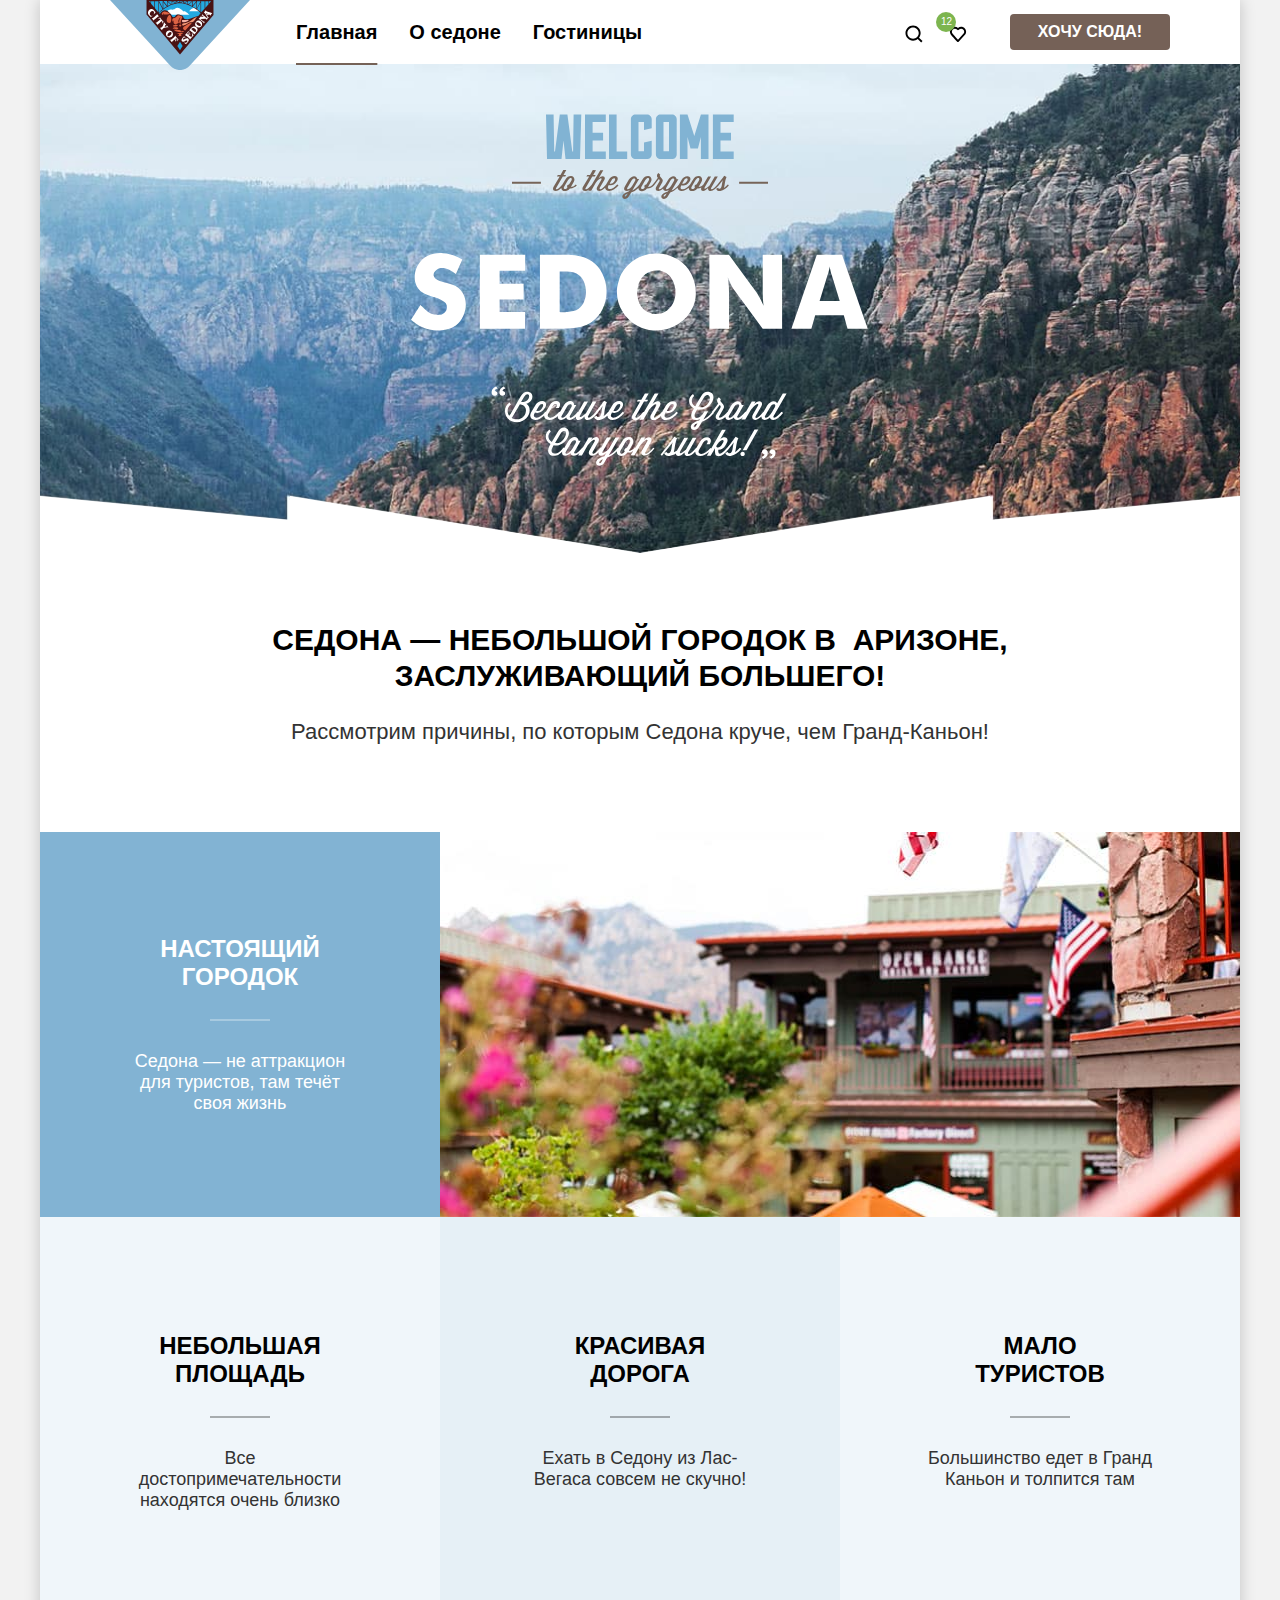
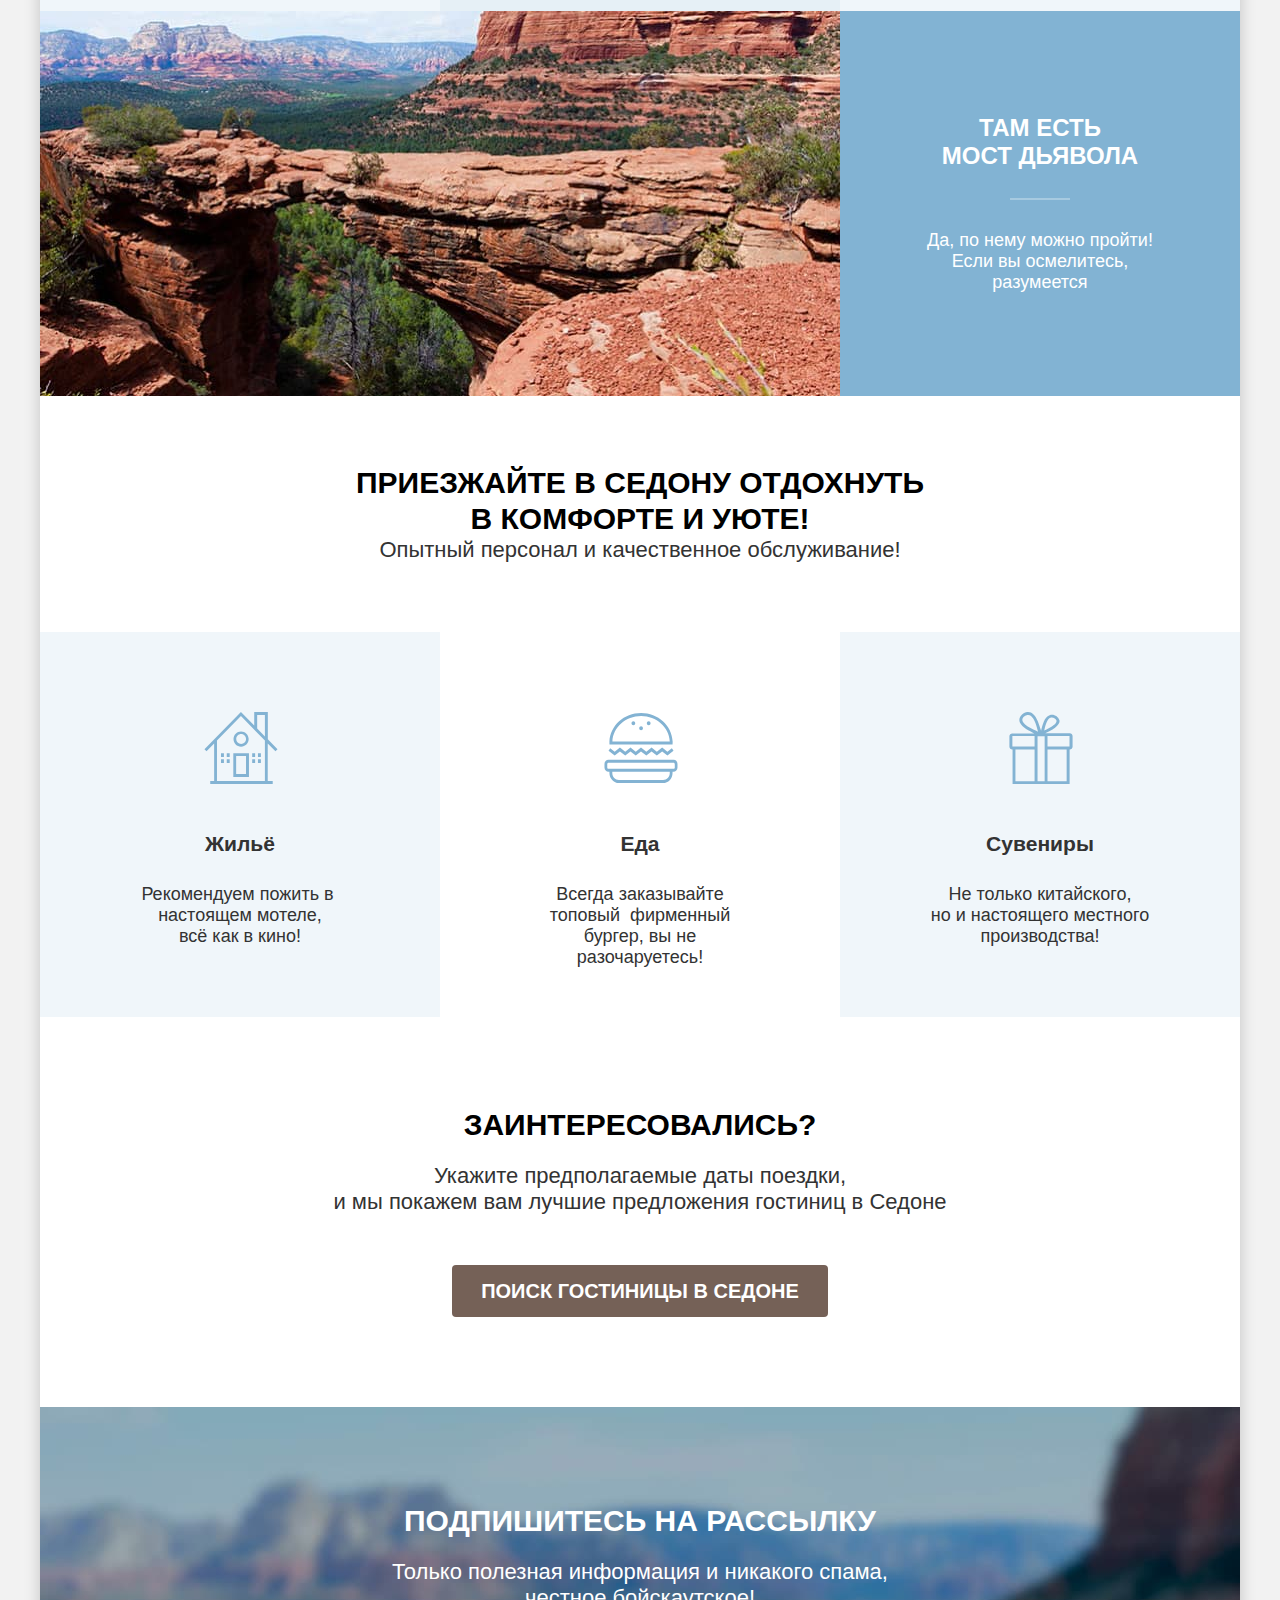
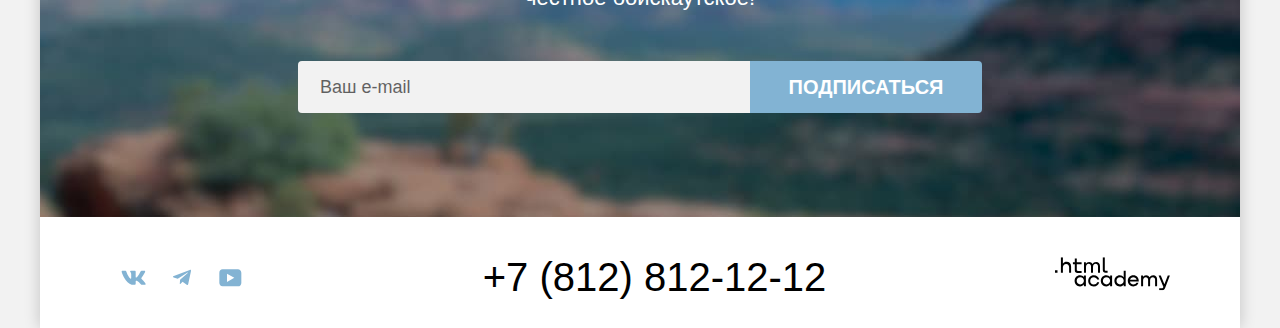
==== commit a8ccb8b6: "внесены правки по критериям" ====
--- a/index.html
+++ b/index.html
@@ -1,168 +1,168 @@
 <!DOCTYPE html>
 <html lang="ru">
 
-  <head>
-    <meta charset="utf-8">
-    <meta name="viewport" content="width=device-width, initial-scale=1.0">
-    <title>HTML Academy: Седона</title>
-    <link rel="stylesheet" href="styles/styles.css">
-  </head>
+<head>
+  <meta charset="utf-8">
+  <meta name="viewport" content="width=device-width, initial-scale=1.0">
+  <title>HTML Academy: Седона</title>
+  <link rel="stylesheet" href="styles/styles.css">
+</head>
 
-  <body>
-    <div class="wrapper">
-      <header class="header" data-test="header">
-        <nav class="navigation">
-          <a class="navigation-logo" href="index.html" aria-current="page">
-            <img src="images/svg/logo.svg" width="140" height="70" alt="Логотип сайта города Седона">
-          </a>
+<body>
+  <div class="wrapper">
+    <header class="header" data-test="header">
+      <nav class="navigation">
+        <a class="navigation-logo" href="index.html" aria-current="page">
+          <img src="images/svg/logo.svg" width="140" height="70" alt="Логотип сайта города Седона.">
+        </a>
 
-          <ul class="navigation-list list-reset">
-            <li class="navigation-item">
-              <a class="navigation-link navigation-link-current" href="index.html" aria-current="page">Главная</a>
-            </li>
-            <li class="navigation-item">
-              <a class="navigation-link" href="#">О седоне</a>
-            </li>
-            <li class="navigation-item">
-              <a class="navigation-link" href="catalog.html">Гостиницы</a>
-            </li>
-          </ul>
+        <ul class="navigation-list list-reset">
+          <li class="navigation-item">
+            <a class="navigation-link navigation-link-current" href="index.html" aria-current="page">Главная</a>
+          </li>
+          <li class="navigation-item">
+            <a class="navigation-link" href="#">О седоне</a>
+          </li>
+          <li class="navigation-item">
+            <a class="navigation-link" href="catalog.html">Гостиницы</a>
+          </li>
+        </ul>
 
-          <ul class="user-list list-reset">
-            <li class="user-item">
-              <a class="user-link user-link-search" href="#">
-                <span class="visually-hidden">Поиск</span>
-              </a>
-            </li>
-            <li class="user-item">
-              <a class="user-link user-link-favorites" href="#">
-                <span class="visually-hidden">Нравится</span>
-                <span class="user-favorites-num">12</span>
-              </a>
-            </li>
-          </ul>
-          <a class="navigation-button button" href="#">Хочу сюда!</a>
-        </nav>
-      </header>
-
-      <main class="main main-index" data-test="main">
-        <section class="hero" data-test="hero">
-          <h1 class="visually-hidden">Добро пожаловать в Седону!</h1>
-          <img src="images/svg/welcome.svg" width="458" height="352" alt="Welcome to the gorgeous Sedona, because the Grand Canyon sucks!">
-        </section>
-
-        <section class="advantages" data-test="advantages">
-          <div class="advantages-theme">
-            <h2 class="advantages-title page-title">Седона — небольшой городок в&nbsp; Аризоне, <br>заслуживающий большего!</h2>
-            <p class="advantages-text page-text">Рассмотрим причины, по которым Седона круче, чем Гранд-Каньон!</p>
-          </div>
-          <ul class="advantages-list list-reset">
-            <li class="advantages-item advantages-item-full">
-              <div class="advantages-content">
-                <h3 class="advantages-subtitle item-title">Настоящий <br>городок</h3>
-                <p class="advantages-text item-text">Седона — не аттракцион для туристов, там течёт своя жизнь</p>
-              </div>
-              <figure class="advantages-image">
-                <img src="images/photo-1.jpg" alt="фрагмент города Аризона" width="800" height="385">
-              </figure>
-            </li>
-            <li class="advantages-item">
-              <div class="advantages-content">
-                <h3 class="advantages-subtitle item-title">Небольшая <br>площадь</h3>
-                <p class="advantages-text item-text">Все достопримечательности находятся очень близко</p>
-              </div>
-            </li>
-            <li class="advantages-item">
-              <div class="advantages-content">
-                <h3 class="advantages-subtitle item-title">Красивая <br>дорога</h3>
-                <p class="advantages-text item-text">Ехать в Седону из Лас-Вегаса совсем не скучно!</p>
-              </div>
-            </li>
-            <li class="advantages-item">
-              <div class="advantages-content">
-                <h3 class="advantages-subtitle item-title">Мало <br>туристов</h3>
-                <p class="advantages-text item-text">Большинство едет в Гранд Каньон и толпится там</p>
-              </div>
-            </li>
-            <li class="advantages-item advantages-item-full advantages-item-revers ">
-              <div class="advantages-content">
-                <h3 class="advantages-subtitle item-title">Там есть <br>мост дьявола</h3>
-                <p class="advantages-text item-text">Да, по нему можно пройти! <br>Если вы осмелитесь, разумеется</p>
-              </div>
-              <figure class="advantages-image">
-                <img src="images/photo-2.jpg" alt="Мост дьявола" width="800" height="385">
-              </figure>
-            </li>
-          </ul>
-        </section>
-
-        <section class="service">
-          <div class="service-there">
-            <h2 class="service-title page-title">Приезжайте в Седону отдохнуть <br>в комфорте и уюте!</h2>
-            <p class="service-text page-text">Опытный персонал и качественное обслуживание!</p>
-          </div>
-          <ul class="service-list list-reset">
-            <li class="service-item service-item-house">
-              <h3 class="service-subtitle blocks-title">Жильё</h3>
-              <p class="service-description blocks-text">Рекомендуем пожить в&nbsp; настоящем мотеле, <br>всё как в кино!</p>
-            </li>
-            <li class="service-item service-item-food">
-              <h3 class="service-subtitle blocks-title">Еда</h3>
-              <p class="service-description blocks-text">Всегда заказывайте топовый&nbsp; фирменный бургер, вы не разочаруетесь!</p>
-            </li>
-            <li class="service-item service-item-souvenirs">
-              <h3 class="service-subtitle blocks-title">Сувениры</h3>
-              <p class="service-description blocks-text">Не только китайского, <br>но и настоящего местного производства!</p>
-            </li>
-          </ul>
-        </section>
-
-        <section class="search" data-test="search">
-          <h2 class="search-title page-title">Заинтересовались?</h2>
-          <p class="search-text page-text">Укажите предполагаемые даты поездки, <br>и мы покажем вам лучшие предложения гостиниц в Седоне</p>
-          <a class="button search-button" href="#">Поиск гостиницы в Седоне</a>
-        </section>
-
-        <section class="subscribe subscribe-home" data-test="subscribe">
-          <div class="subscribe-theme">
-            <h2 class="subscribe-title page-title">Подпишитесь на рассылку</h2>
-            <p class="subscribe-text page-text">Только полезная информация и никакого спама, <br>честное бойскаутское!</p>
-          </div>
-          <form class="subscribe-form" action="https://echo.htmlacademy.ru" method="post">
-            <label class="visually-hidden" for="email">Ваш email</label>
-            <input class="subscribe-input field" type="email" id="email" name="email" placeholder="Ваш e-mail" required>
-            <button class="subscribe-button button button-light" type="submit">Подписаться</button>
-          </form>
-        </section>
-      </main>
-
-      <footer class="footer" data-test="footer">
-        <ul class="footer-social social list-reset">
-          <li class="social-item">
-            <a class="social-link" href="https://vk.com/htmlacademy">
-              <span class="visually-hidden">ВКонтакте</span>
-              <img src="images/svg/social-vk.svg" width="48" height="40" alt="ВКонтакте">
+        <ul class="user-list list-reset">
+          <li class="user-item">
+            <a class="user-link user-link-search" href="#">
+              <span class="visually-hidden">Поиск.</span>
             </a>
           </li>
-          <li class="social-item">
-            <a class="social-link" href="https://t.me/htmlacademy">
-              <span class="visually-hidden">Telegram</span>
-              <img src="images/svg/social-telegram.svg" width="48" height="40" alt="Telegram">
-            </a>
-          </li>
-          <li class="social-item">
-            <a class="social-link" href="https://www.youtube.com/user/htmlacademyru">
-              <span class="visually-hidden">YouTube</span>
-              <img src="images/svg/social-youtube.svg" width="48" height="40" alt="YouTube">
+          <li class="user-item">
+            <a class="user-link user-link-favorites" href="#">
+              <span class="visually-hidden">Нравится.</span>
+              <span class="user-favorites-num">12</span>
             </a>
           </li>
         </ul>
-        <a class="footer-phone" href="tel:+78128121212">+7 (812) 812-12-12</a>
-        <a class="htmlacademy-link" href="https://htmlacademy.ru/">
-          <img src="images/svg/logo_htmlacademy.svg" width="115" height="33" alt="Логотип htmlacademy">
-        </a>
-      </footer>
-    </div>
-  </body>
+        <a class="navigation-button button" href="#">Хочу сюда!</a>
+      </nav>
+    </header>
+
+    <main class="main main-index" data-test="main">
+      <section class="hero" data-test="hero">
+        <h1 class="visually-hidden">Добро пожаловать в Седону!</h1>
+        <img src="images/svg/welcome.svg" width="458" height="352" alt="Welcome to the gorgeous Sedona, because the Grand Canyon sucks!">
+      </section>
+
+      <section class="advantages" data-test="advantages">
+        <div class="advantages-theme">
+          <h2 class="advantages-title page-title">Седона — небольшой городок в&nbsp; Аризоне, <br>заслуживающий большего!</h2>
+          <p class="advantages-text page-text">Рассмотрим причины, по которым Седона круче, чем Гранд-Каньон!</p>
+        </div>
+        <ul class="advantages-list list-reset">
+          <li class="advantages-item advantages-item-full">
+            <div class="advantages-content">
+              <h3 class="advantages-subtitle item-title">Настоящий <br>городок</h3>
+              <p class="advantages-text item-text">Седона — не аттракцион для туристов, там течёт своя жизнь</p>
+            </div>
+            <figure class="advantages-image">
+              <img src="images/photo-1.jpg" alt="фрагмент города Аризона." width="800" height="385">
+            </figure>
+          </li>
+          <li class="advantages-item">
+            <div class="advantages-content">
+              <h3 class="advantages-subtitle item-title">Небольшая <br>площадь</h3>
+              <p class="advantages-text item-text">Все достопримечательности находятся очень близко</p>
+            </div>
+          </li>
+          <li class="advantages-item">
+            <div class="advantages-content">
+              <h3 class="advantages-subtitle item-title">Красивая <br>дорога</h3>
+              <p class="advantages-text item-text">Ехать в Седону из Лас-Вегаса совсем не скучно!</p>
+            </div>
+          </li>
+          <li class="advantages-item">
+            <div class="advantages-content">
+              <h3 class="advantages-subtitle item-title">Мало <br>туристов</h3>
+              <p class="advantages-text item-text">Большинство едет в Гранд Каньон и толпится там</p>
+            </div>
+          </li>
+          <li class="advantages-item advantages-item-full advantages-item-revers ">
+            <div class="advantages-content">
+              <h3 class="advantages-subtitle item-title">Там есть <br>мост дьявола</h3>
+              <p class="advantages-text item-text">Да, по нему можно пройти! <br>Если вы осмелитесь, разумеется</p>
+            </div>
+            <figure class="advantages-image">
+              <img src="images/photo-2.jpg" alt="Мост дьявола." width="800" height="385">
+            </figure>
+          </li>
+        </ul>
+      </section>
+
+      <section class="service">
+        <div class="service-there">
+          <h2 class="service-title page-title">Приезжайте в Седону отдохнуть <br>в комфорте и уюте!</h2>
+          <p class="service-text page-text">Опытный персонал и качественное обслуживание!</p>
+        </div>
+        <ul class="service-list list-reset">
+          <li class="service-item service-item-house">
+            <h3 class="service-subtitle blocks-title">Жильё</h3>
+            <p class="service-description blocks-text">Рекомендуем пожить в&nbsp; настоящем мотеле, <br>всё как в кино!</p>
+          </li>
+          <li class="service-item service-item-food">
+            <h3 class="service-subtitle blocks-title">Еда</h3>
+            <p class="service-description blocks-text">Всегда заказывайте топовый&nbsp; фирменный бургер, вы не разочаруетесь!</p>
+          </li>
+          <li class="service-item service-item-souvenirs">
+            <h3 class="service-subtitle blocks-title">Сувениры</h3>
+            <p class="service-description blocks-text">Не только китайского, <br>но и настоящего местного производства!</p>
+          </li>
+        </ul>
+      </section>
+
+      <section class="search" data-test="search">
+        <h2 class="search-title page-title">Заинтересовались?</h2>
+        <p class="search-text page-text">Укажите предполагаемые даты поездки, <br>и мы покажем вам лучшие предложения гостиниц в Седоне</p>
+        <a class="button search-button" href="#">Поиск гостиницы в Седоне</a>
+      </section>
+
+      <section class="subscribe subscribe-home" data-test="subscribe">
+        <div class="subscribe-theme">
+          <h2 class="subscribe-title page-title">Подпишитесь на рассылку</h2>
+          <p class="subscribe-text page-text">Только полезная информация и никакого спама, <br>честное бойскаутское!</p>
+        </div>
+        <form class="subscribe-form" action="https://echo.htmlacademy.ru" method="post">
+          <label class="visually-hidden" for="email">Ваш email</label>
+          <input class="subscribe-input field" type="email" id="email" name="email" placeholder="Ваш e-mail" required>
+          <button class="subscribe-button button button-light" type="submit">Подписаться</button>
+        </form>
+      </section>
+    </main>
+
+    <footer class="footer" data-test="footer">
+      <ul class="footer-social social list-reset">
+        <li class="social-item">
+          <a class="social-link" href="https://vk.com/htmlacademy">
+            <span class="visually-hidden">ВКонтакте.</span>
+            <img src="images/svg/social-vk.svg" width="48" height="40" alt="ВКонтакте.">
+          </a>
+        </li>
+        <li class="social-item">
+          <a class="social-link" href="https://t.me/htmlacademy">
+            <span class="visually-hidden">Telegram.</span>
+            <img src="images/svg/social-telegram.svg" width="48" height="40" alt="Telegram.">
+          </a>
+        </li>
+        <li class="social-item">
+          <a class="social-link" href="https://www.youtube.com/user/htmlacademyru">
+            <span class="visually-hidden">YouTube.</span>
+            <img src="images/svg/social-youtube.svg" width="48" height="40" alt="YouTube.">
+          </a>
+        </li>
+      </ul>
+      <a class="footer-phone" href="tel:+78128121212">+7 (812) 812-12-12</a>
+      <a class="htmlacademy-link" href="https://htmlacademy.ru/">
+        <img src="images/svg/logo_htmlacademy.svg" width="115" height="33" alt="Логотип htmlacademy.">
+      </a>
+    </footer>
+  </div>
+</body>
 
 </html>
--- a/styles/styles.css
+++ b/styles/styles.css
@@ -210,6 +210,7 @@
 
 .user-list {
   display: flex;
+  flex-wrap: wrap;
   justify-content: flex-end;
   align-items: center;
   max-width: 140px;
@@ -241,7 +242,7 @@
   background-image: url("../images/svg/heart.svg");
 }
 
-/*не понимаю почему не делается круг*/
+/*не понимаю почему не меняет расположение справа*/
 .user-favorites-num {
   display: block;
   width: 20px;
@@ -273,7 +274,7 @@
   text-align: center;
   color: #ffffff;
 
-  background-color: #343e47;
+  background-color: #534f50;
   background-image: url("../images/svg/vector-hero.svg"), url("../images/index-background.jpg");
   background-repeat: no-repeat;
   background-position: bottom center;
@@ -313,7 +314,7 @@
 }
 
 .advantages-item:not(.advantages-item-full):nth-child(2n) {
-  background-color: rgba(131, 179, 211, 0.2);
+  background-color: rgba(131, 179, 211, 0.12);
 }
 
 .advantages-item-full {
@@ -448,10 +449,13 @@
   line-height: 36px;
 }
 
+.subscribe {
+  padding: 96px 70px 104px;
+
+  text-align: center;
+}
+
 .subscribe-home {
-  padding: 96px 70px 104px;
-
-  text-align: center;
   color: #ffffff;
 
   background-color: #828c96;
@@ -543,6 +547,8 @@
 }
 
 .filter {
+  padding: 35px 70px 70px;
+
   color: #ffffff;
 
   background-color: #755651;
@@ -553,10 +559,21 @@
 
 .filter-main-title {
   margin: 0;
+  margin-bottom: 8px;
 
   font-size: 60px;
   line-height: 78px;
   color: #ffffff;
+}
+
+.breadcrumbs {
+  display: flex;
+  flex-wrap: wrap;
+  align-items: center;
+  margin-bottom: 40px;
+
+  gap: 27px;
+
 }
 
 .breadcrumbs-link {
@@ -571,20 +588,195 @@
   width: 13px;
   height: 13px;
 
-  background-image: url();
+  background-image: url("../images/svg/breadcrumbs.svg");
   background-repeat: no-repeat;
   background-position: center;
-  background-size: 12px;
+  background-size: cover;
+}
+
+.breadcrumbs-item {
+  position: relative;
+}
+
+.advantages-item::not(:last-child)::after {
+  content: "";
+  position: absolute;
+  top: 50%;
+  right: -18px;
+
+  width: 7px;
+  height: 10px;
+
+  background-image: url("../images/svg/breadcrumbs-arrow.svg");
+  background-repeat: no-repeat;
+  background-position: center;
+  transform: translateY(-50%);
+}
+
+.filter-form {
+  display: flex;
+  flex-wrap: wrap;
+
+  gap: 70px;
+}
+
+.filter-group {
+  margin: 0;
+  padding: 0;
+
+  border: none;
 }
 
 .filter-title {
+  display: block;
+  margin-bottom: 32px;
+  padding: 0;
+
   font-weight: 700;
   font-size: 20px;
   line-height: 24px;
+  white-space: normal;
+}
+
+.control-list {
+  display: grid;
+
+  gap: 16px;
+}
+
+.control-input {
+  position: relative;
+
+  width: 20px;
+  height: 20px;
+  margin: 0;
+
+  background-color: #ffffff;
+  border: none;
+  border-radius: 4px;
+
+  appearance: none;
 }
 
 .control-text {
+  padding-left: 16px;
+}
+
+/* переписал код по чекбоксам, но он не работает у меня*/
+.control-input[type="checkbox"]::before {
+  content: "";
+  position: absolute;
+  top: 50%;
+  left: 50%;
+
+  display: none;
+  width: 20px;
+  height: 19px;
+
+  background-image: url("../images/svg/tick-checkbox.svg");
+  transform: translate(-50%, -50%);
+}
+
+.control-input[type="radio"] {
+  border-radius: 50%;
+}
+
+.control-input[type="radio"]::before {
+  content: "";
+  position: absolute;
+  top: 50%;
+  left: 50%;
+
+  display: none;
+  width: 10px;
+  height: 10px;
+
+  background-color: #3f5e72;
+  border-radius: 50%;
+  transform: translate(-50%, -50%);
+}
+
+.control-input::checked::before {
+  display: block;
+}
+
+.control-label {
+  display: grid;
+  align-items: start;
+  width: fit-content;
+
   line-height: 23px;
+
+  grid-template-columns: repeat(2, auto);
+}
+
+.filter-group-range {
+  margin-left: auto;
+}
+
+.range-input-container {
+  display: grid;
+  width: 288px;
+  margin-bottom: 36px;
+
+  column-gap: 2px;
+
+  grid-template-columns: repeat(2, 1fr);
+}
+
+.range-input-min {
+  border-radius: 4px 0 0 4px;
+}
+
+.range-input-max {
+  border-radius: 0 4px 4px 0;
+}
+
+.filter-button {
+  display: flex;
+  flex-direction: column;
+  justify-content: flex-end;
+  width: 191px;
+
+  gap: 32px;
+}
+
+.catalog {
+  padding: 50px 70px 60px;
+}
+
+.catalog-content {
+  display: flex;
+  flex-wrap: wrap;
+  align-items: center;
+  margin-bottom: 40px;
+}
+
+.catalog-title {
+  margin-right: auto;
+}
+
+.catalog-select {
+  display: flex;
+  width: 292px;
+  margin-right: 70px;
+  padding: 14px 20px;
+
+  font-weight: 400;
+  font-size: 18px;
+  line-height: 21px;
+  color: #333333;
+
+  border: 2px solid #e5e5e5;
+  border-radius: 4px;
+}
+
+.view {
+  display: grid;
+
+  gap: 8px;
+  grid-template-columns: repeat(3, 1fr);
+
 }
 
 .view-link {
@@ -614,9 +806,35 @@
   background-image: url("../images/svg/view-list.svg");
 }
 
+.product-list {
+  display: grid;
+
+  gap: 20px;
+  grid-template-columns: repeat(3, 1fr);
+}
+
+.product-item {
+  display: grid;
+  padding: 20px;
+
+  border: 1px solid #e6e6e6;
+
+  gap: 16px 20px;
+  grid-template-columns: repeat(2, 1fr);
+  grid-template-columns: repeat(2, 1fr);
+}
+
 .product-card-link {
   color: #000000;
   text-decoration: none;
+
+  grid-column: 1 / -1;
+}
+
+.product-card-link img {
+  display: block;
+  width: 100%;
+  height: 100%;
 }
 
 .product-card-title {
@@ -627,7 +845,14 @@
   line-height: 28px;
 }
 
+.product-text-price {
+  text-align: right;
+}
+
 .product-rating-text {
+  margin: 0;
+  padding: 9px;
+
   font-size: 16px;
   line-height: 20px;
   text-align: center;
@@ -640,6 +865,7 @@
 .product-rating-star {
   display: block;
   height: 37px;
+  margin: 0;
 
   background-image: url("../images/svg/stars.svg");
   background-repeat: no-repeat;
@@ -654,7 +880,29 @@
   width: 70px;
 }
 
+.product-rating-star-2 {
+  width: 40px;
+}
+
+.pagination {
+  display: flex;
+  flex-wrap: wrap;
+  margin: 40px 0 0;
+  padding-top: 40px;
+
+  border-top: 1px solid #e6e6e6;
+
+  gap: 8px;
+}
+
 .pagination-link {
+  display: flex;
+  justify-content: center;
+  align-items: center;
+  min-width: 60px;
+  min-height: 60px;
+  padding: 10px;
+
   font-weight: 700;
   font-size: 20px;
   line-height: 36px;
@@ -663,6 +911,7 @@
   text-decoration: none;
 
   background-color: #82b3d3;
+  background-size: cover;
   border: 1px solid #82b3d3;
   border-radius: 4px;
 }
@@ -677,6 +926,7 @@
 }
 
 .pagination-link-more {
+  font-weight: 400;
   font-size: 22px;
   line-height: 26px;
   color: #000000;
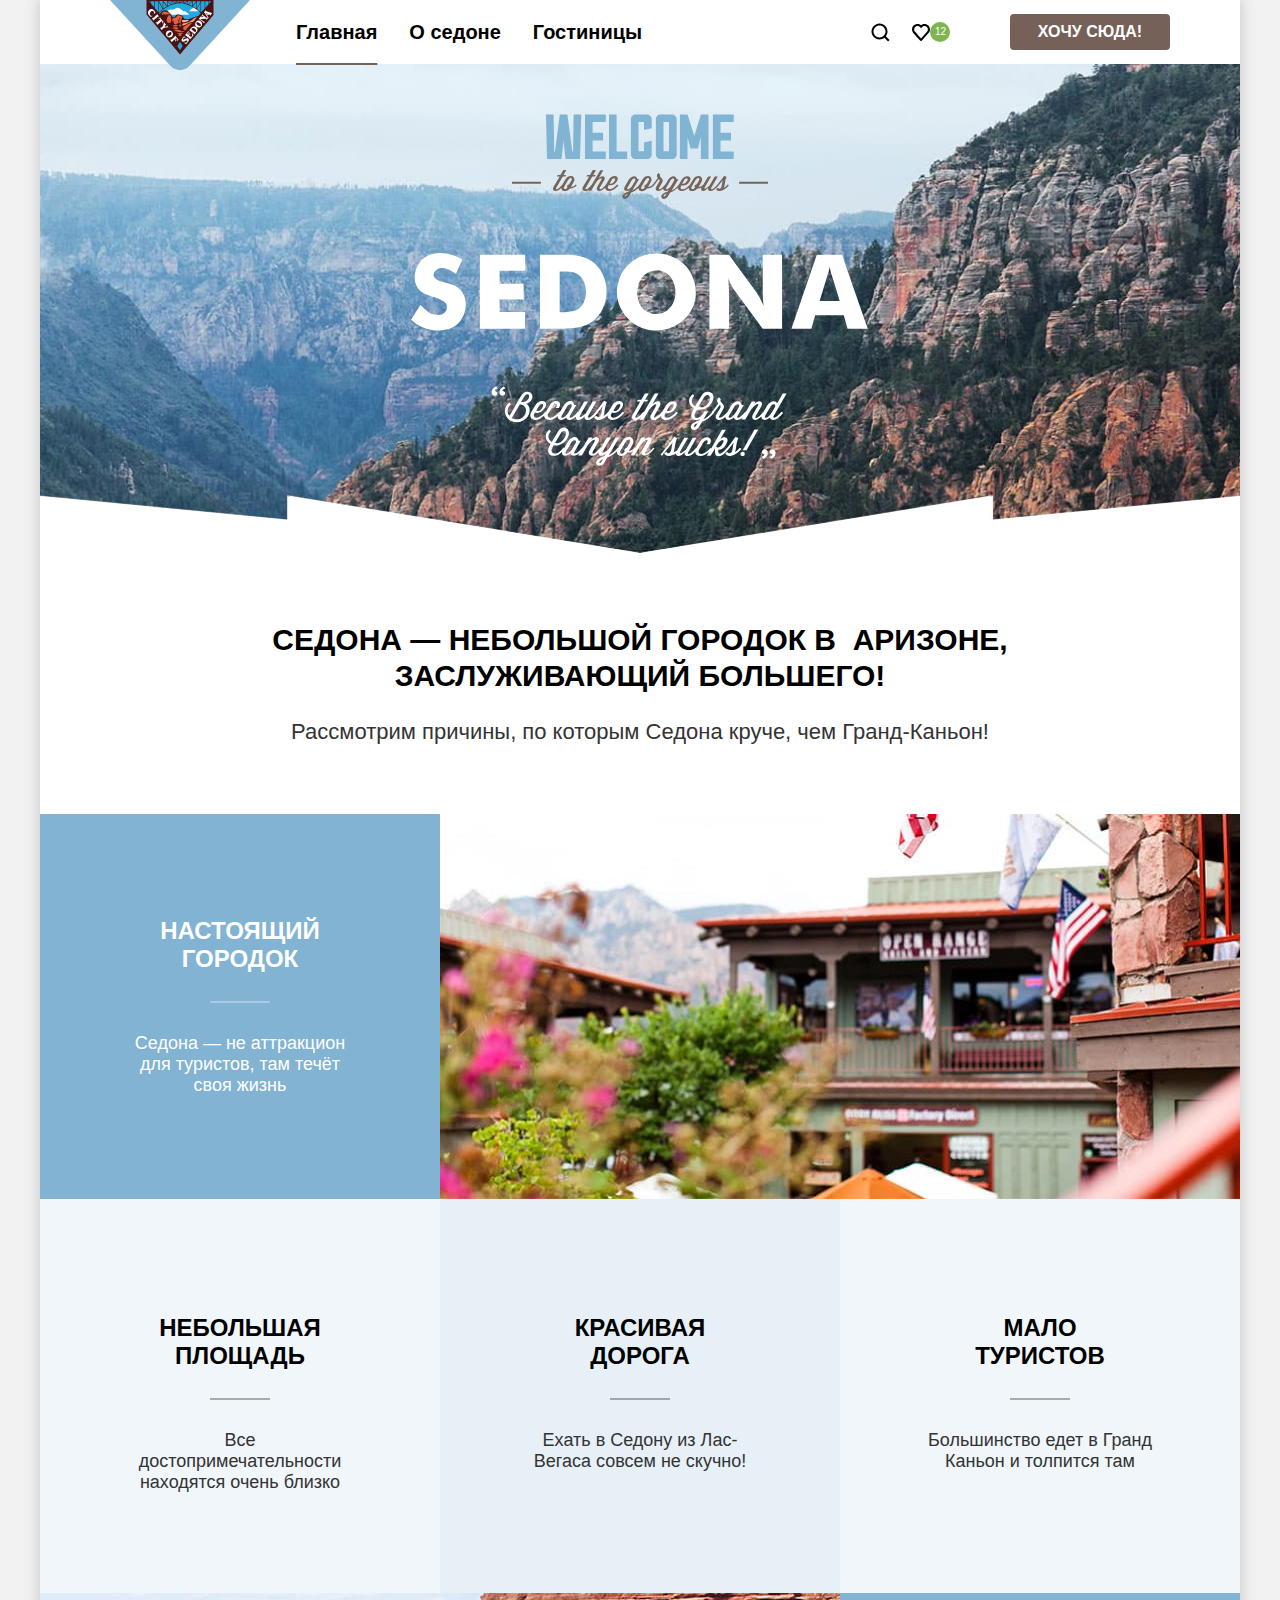
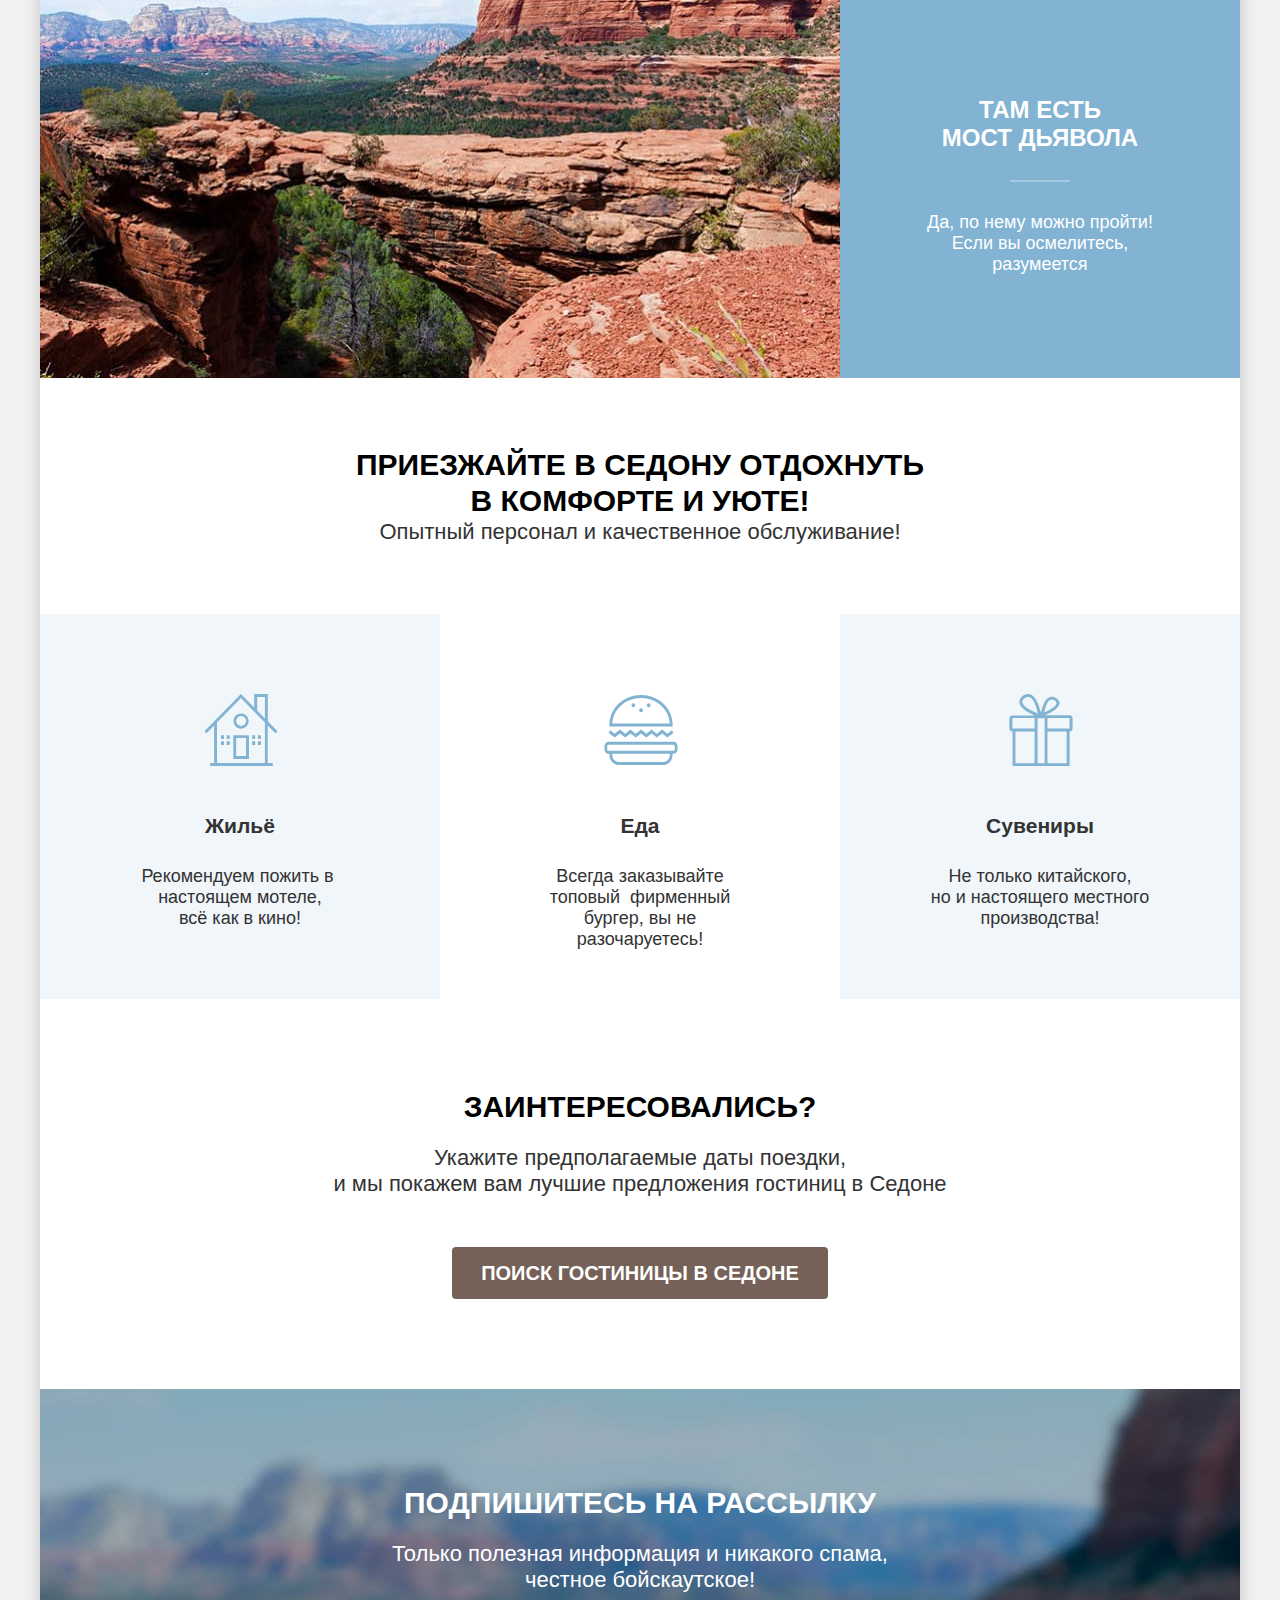
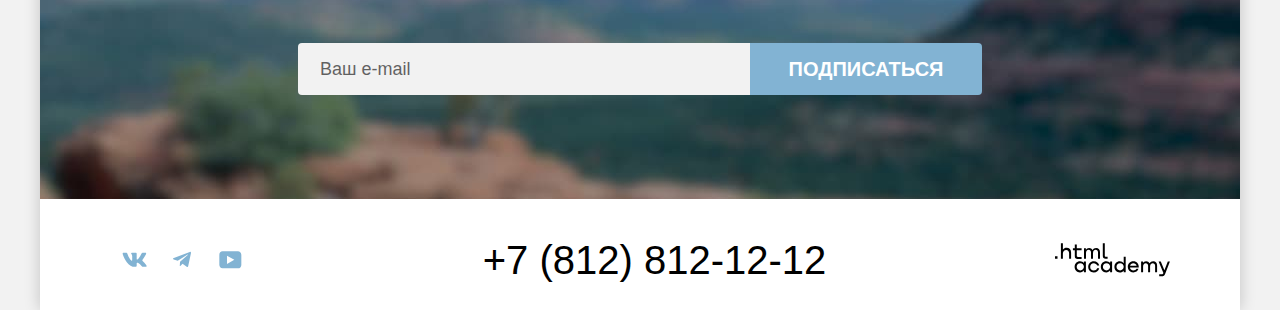
==== commit d2340561: "Merge pull request #8 from LChumakov/master" ====
--- a/index.html
+++ b/index.html
@@ -32,11 +32,17 @@
           <li class="user-item">
             <a class="user-link user-link-search" href="#">
               <span class="visually-hidden">Поиск.</span>
+              <svg aria-hidden="true" focusable="false" xmlns="http://www.w3.org/2000/svg" width="19" height="19" viewBox="0 0 19 19">
+                <path d="m18.5 17.008-3.7-3.68c1-1.292 1.7-2.983 1.7-4.872C16.5 4.08 12.9.5 8.5.5s-8 3.68-8 8.055c0 4.376 3.6 7.956 8 7.956 1.8 0 3.5-.597 4.9-1.69l3.7 3.679 1.4-1.492Zm-10-2.486c-3.3 0-6-2.685-6-5.967 0-3.282 2.7-5.967 6-5.967s6 2.685 6 5.967c0 3.282-2.7 5.967-6 5.967Z" />
+              </svg>
             </a>
           </li>
           <li class="user-item">
             <a class="user-link user-link-favorites" href="#">
               <span class="visually-hidden">Нравится.</span>
+              <svg aria-hidden="true" focusable="false" xmlns="http://www.w3.org/2000/svg" width="18" height="17" viewBox="0 0 18 17">
+                <path d="M8.9 17c-.3 0-.6-.1-.8-.4-5.4-6.1-6.7-7.5-7-7.9C.4 7.8 0 6.6 0 5.4 0 2.4 2.4 0 5.5 0 6.8 0 8 .5 9 1.3 10 .5 11.3 0 12.5 0c3 0 5.5 2.4 5.5 5.4 0 1.3-.5 2.5-1.3 3.4l-7 7.9c-.2.2-.4.3-.8.3Zm-6-9.5c.3.4 3.5 4 6.1 6.9l6.2-7c.5-.5.7-1.2.7-2 0-1.8-1.5-3.3-3.3-3.3-1 0-2 .5-2.7 1.3-.3.3-.6.4-.9.4-.3 0-.6-.2-.8-.4-.7-.8-1.7-1.3-2.7-1.3-1.8 0-3.3 1.5-3.3 3.3-.1.9.3 1.6.7 2.1-.1 0-.1 0 0 0Z" />
+              </svg>
               <span class="user-favorites-num">12</span>
             </a>
           </li>
@@ -141,25 +147,33 @@
         <li class="social-item">
           <a class="social-link" href="https://vk.com/htmlacademy">
             <span class="visually-hidden">ВКонтакте.</span>
-            <img src="images/svg/social-vk.svg" width="48" height="40" alt="ВКонтакте.">
+            <svg aria-hidden="true" focusable="false" xmlns="http://www.w3.org/2000/svg" width="25" height="15" viewBox="0 0 25 15">
+              <path fill-rule="evenodd" d="M24.116 1.804c.166-.546 0-.948-.795-.948h-2.625c-.668 0-.976.347-1.143.73 0 0-1.335 3.196-3.226 5.272-.612.602-.89.793-1.224.793-.167 0-.418-.19-.418-.738V1.804c0-.656-.184-.948-.74-.948H9.817c-.417 0-.668.304-.668.593 0 .621.946.765 1.043 2.513V7.76c0 .833-.153.984-.487.984-.89 0-3.055-3.21-4.34-6.885-.249-.715-.5-1.003-1.172-1.003H1.566c-.75 0-.9.347-.9.73 0 .682.89 4.07 4.145 8.551 2.17 3.06 5.225 4.72 8.008 4.72 1.67 0 1.875-.369 1.875-1.004V11.54c0-.737.158-.884.687-.884.39 0 1.057.192 2.615 1.667 1.78 1.75 2.073 2.533 3.075 2.533h2.625c.75 0 1.126-.368.91-1.096-.238-.724-1.088-1.775-2.215-3.022-.612-.71-1.53-1.475-1.809-1.858-.389-.49-.278-.71 0-1.147 0 0 3.2-4.426 3.533-5.929h.001Z" clip-rule="evenodd" />
+            </svg>
           </a>
         </li>
         <li class="social-item">
           <a class="social-link" href="https://t.me/htmlacademy">
             <span class="visually-hidden">Telegram.</span>
-            <img src="images/svg/social-telegram.svg" width="48" height="40" alt="Telegram.">
+            <svg aria-hidden="true" focusable="false" xmlns="http://www.w3.org/2000/svg" width="18" height="17" viewBox="0 0 18 17">
+              <path d="M16.785.956.84 7.104C-.248 7.541-.24 8.148.64 8.42l4.094 1.277 9.472-5.976c.448-.272.857-.126.52.173l-7.673 6.925H7.05l.002.001-.283 4.22c.414 0 .597-.19.829-.414l1.988-1.934 4.136 3.055c.762.42 1.31.205 1.5-.706l2.715-12.795c.278-1.114-.425-1.618-1.153-1.29Z" />
+            </svg>
           </a>
         </li>
         <li class="social-item">
           <a class="social-link" href="https://www.youtube.com/user/htmlacademyru">
             <span class="visually-hidden">YouTube.</span>
-            <img src="images/svg/social-youtube.svg" width="48" height="40" alt="YouTube.">
+            <svg aria-hidden="true" focusable="false" xmlns="http://www.w3.org/2000/svg" width="23" height="18" viewBox="0 0 23 18">
+              <path d="M18.94.356H3.507C1.647.356.333 1.95.333 3.756V13.85c0 1.913 1.314 3.506 3.174 3.506H19.16c1.642 0 3.174-1.593 3.174-3.4v-10.2c-.219-1.806-1.532-3.4-3.393-3.4ZM7.995 12.894V4.819l7.333 4.037-7.333 4.038Z" />
+            </svg>
           </a>
         </li>
       </ul>
       <a class="footer-phone" href="tel:+78128121212">+7 (812) 812-12-12</a>
       <a class="htmlacademy-link" href="https://htmlacademy.ru/">
-        <img src="images/svg/logo_htmlacademy.svg" width="115" height="33" alt="Логотип htmlacademy.">
+        <svg aria-hidden="true" focusable="false" xmlns="http://www.w3.org/2000/svg" width="115" height="34" viewBox="0 0 115 34">
+          <path d="M0 13.256v2.6h2.5v-2.6H0ZM11.6 4.856c-1.6 0-2.8.7-3.6 1.7h-.1v-6.2h-2v15.5h2v-5.3c0-2.1 1.3-3.6 3.3-3.6 1.8 0 2.9 1.4 2.9 3.2v5.7h2v-6.1c.1-3-1.8-4.9-4.5-4.9ZM26.6 5.156h-4.8v-3.7h-2v3.8h-1.9v2h1.9v6c0 1.7 1 2.7 2.7 2.7h4.1v-2h-3.7c-.7 0-1.1-.4-1.1-1.1v-5.7h4.8v-2ZM41.1 4.956c-1.6 0-2.9.8-3.5 2.1h-.1c-.6-1.2-1.8-2.1-3.4-2.1-1.4 0-2.5.8-3.1 1.8h-.1v-1.6H29v10.6h2v-5.4c0-2 1-3.5 2.6-3.5 1.5 0 2.4 1 2.4 2.6v6.3h2v-5.6c0-2.4 1.4-3.3 2.6-3.3 1.5 0 2.4 1 2.4 2.6v6.3h2v-6.5c.1-2.5-1.4-4.3-3.9-4.3ZM47.8 13.056c0 1.7 1 2.7 2.8 2.7h2v-2h-1.7c-.7 0-1.1-.4-1.1-1.1V.356h-2v12.7ZM28.9 20.056c-.9-1.1-2.2-1.8-3.9-1.8-3.1 0-5.4 2.3-5.4 5.6s2.3 5.6 5.4 5.6c1.8 0 3-.8 3.8-1.9h.1v1.6h2v-10.6h-2v1.5Zm-3.6 7.4c-2.2 0-3.6-1.6-3.6-3.6s1.4-3.6 3.6-3.6 3.6 1.6 3.6 3.6c0 1.9-1.4 3.6-3.6 3.6ZM44.2 22.356c-.5-2.4-2.6-4.1-5.4-4.1-3.4 0-5.6 2.5-5.6 5.6 0 3.1 2.2 5.6 5.6 5.6 2.8 0 4.9-1.8 5.4-4.2h-2.1c-.4 1.3-1.7 2.3-3.3 2.3-2.2 0-3.6-1.6-3.6-3.6s1.4-3.6 3.6-3.6c1.6 0 2.8 1 3.3 2.2h2.1v-.2ZM55.1 20.056c-.9-1.1-2.2-1.8-3.9-1.8-3.1 0-5.4 2.3-5.4 5.6s2.3 5.6 5.4 5.6c1.8 0 3-.8 3.8-1.9h.1v1.6h2v-10.6h-2v1.5Zm-3.6 7.4c-2.2 0-3.6-1.6-3.6-3.6s1.4-3.6 3.6-3.6 3.6 1.6 3.6 3.6c0 1.9-1.5 3.6-3.6 3.6ZM68.7 20.156c-.9-1.1-2.2-1.9-3.9-1.9-3.1 0-5.4 2.3-5.4 5.6s2.2 5.6 5.4 5.6c1.7 0 3-.8 3.8-1.8h.1v1.5h2v-15.4h-2v6.4Zm-3.6 7.3c-2.2 0-3.6-1.6-3.6-3.6s1.4-3.6 3.6-3.6 3.6 1.6 3.6 3.6c-.1 2-1.5 3.6-3.6 3.6ZM78.3 18.256c-3.3 0-5.5 2.5-5.5 5.6 0 3 2.1 5.6 5.5 5.6 2.5 0 4.5-1.3 5.2-3.6h-2.1c-.5 1-1.6 1.6-3 1.6-1.9 0-3.3-1.3-3.4-2.9h8.8c.2-3.6-2-6.3-5.5-6.3Zm0 1.9c1.7 0 3 1 3.3 2.6h-6.5c.3-1.5 1.5-2.6 3.2-2.6ZM98.2 18.256c-1.6 0-2.9.8-3.6 2h-.1c-.6-1.2-1.8-2-3.4-2-1.4 0-2.5.7-3.1 1.8v-1.5h-1.9v10.6h2v-5.4c0-2 1-3.4 2.6-3.5 1.5 0 2.4 1 2.4 2.6v6.3h2v-5.6c0-2.4 1.4-3.3 2.6-3.3 1.5 0 2.4 1 2.4 2.6v6.3h2v-6.5c.1-2.6-1.4-4.4-3.9-4.4ZM109.4 27.356l-3.6-8.9h-2.2l4.8 11.6c-.3.9-.7 1.2-1.7 1.2h-2.5v2h2.5c1.8 0 2.8-.8 3.5-2.6l4.7-12.2h-2.1l-3.4 8.9Z" />
+        </svg>
       </a>
     </footer>
   </div>
--- a/styles/styles.css
+++ b/styles/styles.css
@@ -30,7 +30,7 @@
 body {
   min-height: 100%;
   margin: 0;
-  padding: 0;
+  padding: 0 40px;
 
   font-size: 18px;
   line-height: 21px;
@@ -55,7 +55,7 @@
   margin: 0 auto;
 
   background-color: #ffffff;
-  box-shadow: 0 0 15px #00000033;
+  box-shadow: 0 0 15px rgba(0, 0, 0, 0.2);
 }
 
 .main {
@@ -98,11 +98,65 @@
   border-radius: 4px;
 }
 
+.button:hover,
+.button:focus {
+  background-color: #615048;
+}
+
+.button:active {
+  color: rgba(255, 255, 255, 0.30);
+}
+
+.button:disabled {
+  background-color: #e5e5e5;
+}
+
 .button-light {
   background: #82b3d3;
+  cursor: pointer;
+}
+
+.button-light:hover,
+.button-light:focus {
+  background-color: #68a2ca;
+}
+
+.button-light:active {
+  color: rgba(255, 255, 255, 0.30);
+}
+
+.button-light:disabled {
+  background-color: #e5e5e5;
 }
 
 .button-transparent {
+  background-color: transparent;
+  cursor: pointer;
+}
+
+.button-transparent:hover {
+  color: rgba(255, 255, 255, 0.6);
+
+  background-color: transparent;
+}
+
+.button-transparent:focus {
+  background-color: transparent;
+  outline: none;
+  box-shadow: inset 0 0 0 3px #82b3d3;
+  opacity: 1;
+}
+
+.button-transparent:active {
+  color: rgba(255, 255, 255, 0.30);
+
+  background-color: transparent;
+  box-shadow: none;
+}
+
+.button-transparent:disabled {
+  color: rgba(255, 255, 255, 0.1);
+
   background-color: transparent;
 }
 
@@ -141,6 +195,16 @@
   border-radius: 4px;
 }
 
+.field:hover {
+  background-color: #e6e6e6;
+}
+
+.field:focus {
+  background-color: #e6e6e6;
+  outline: none;
+  box-shadow: 0 0 0 3px #82b3d3;
+}
+
 .field::placeholder {
   color: #000000;
 
@@ -200,6 +264,17 @@
   text-decoration: none;
 }
 
+.navigation-link:hover,
+.navigation-link:focus {
+  color: #756157;
+
+  background-color: rgba(131, 179, 211, 0.2);
+}
+
+.navigation-link:active {
+  color: rgba(117, 97, 87, 0.3);
+}
+
 .navigation-link-current {
   text-decoration: underline;
 
@@ -211,35 +286,31 @@
 .user-list {
   display: flex;
   flex-wrap: wrap;
-  justify-content: flex-end;
+  justify-content: flex-start;
+  margin-right: 20px;
+}
+
+.user-link {
+  display: flex;
+  justify-content: center;
   align-items: center;
-  max-width: 140px;
-  margin: 12px 0 0 auto;
-}
-
-.user-link {
-  position: relative;
-
-  display: block;
-  width: 44px;
-  height: 44px;
+  min-width: 44px;
+  min-height: 64px;
+  padding: 10px;
 
   color: #000000;
   text-decoration: none;
 
-  background-repeat: no-repeat;
-  background-position: center;
-  background-size: 18px 18px;
-}
-
-.user-link-search {
-  background-image: url("../images/svg/search.svg");
-}
-
-.user-link-favorites {
-  text-align: right;
-
-  background-image: url("../images/svg/heart.svg");
+  fill: currentColor;
+}
+
+.user-link:hover,
+.user-link:focus {
+  background-color: rgba(131, 179, 211, 0.2);
+}
+
+.user-link:active {
+  color: rgba(117, 97, 87, 0.3);
 }
 
 /*не понимаю почему не меняет расположение справа*/
@@ -281,14 +352,6 @@
   background-size: 100% auto, cover;
 }
 
-.advantages-theme {
-  padding: 69px 70px 87px;
-}
-
-.advantages-title {
-  margin-bottom: 25px;
-}
-
 .item-title {
   margin: 0;
 
@@ -303,9 +366,19 @@
   margin: 0;
 }
 
+.advantages-theme {
+  padding: 69px 70px;
+}
+
+.advantages-title {
+  margin-bottom: 25px;
+}
+
 .advantages-list {
   display: grid;
 
+  text-align: center;
+
   grid-template-columns: repeat(3, 1fr);
 }
 
@@ -319,6 +392,7 @@
 
 .advantages-item-full {
   display: flex;
+  flex-wrap: wrap;
 
   color: #ffffff;
 
@@ -344,6 +418,7 @@
 .advantages-image img {
   display: block;
   width: 100%;
+  height: 100%;
 }
 
 .advantages-content {
@@ -503,11 +578,601 @@
 
   border-radius: 0 4px 4px 0;
 }
+/* подскажите пожалуйста, не могу понять как обьеденить заголовок и хлебные крошки, доп див все это обернуть нужно?*/
+.filter {
+  padding: 35px 70px 70px;
+
+  color: #ffffff;
+
+  background-color: #755651;
+  background-image: url("../images/filter-catalog.jpeg");
+  background-repeat: no-repeat;
+  background-size: cover;
+}
+
+.filter-main-title {
+  margin: 0;
+  margin-bottom: 8px;
+
+  font-size: 60px;
+  line-height: 78px;
+  color: #ffffff;
+}
+
+.breadcrumbs {
+  display: flex;
+  flex-wrap: wrap;
+  align-items: center;
+  margin-bottom: 40px;
+
+  gap: 27px;
+
+}
+
+.breadcrumbs-link {
+  font-size: 16px;
+  line-height: 21px;
+  color: #ffffff;
+  text-decoration: none;
+}
+
+.breadcrumbs-link-home {
+  display: block;
+  width: 13px;
+  height: 13px;
+
+  background-image: url("../images/svg/breadcrumbs.svg");
+  background-repeat: no-repeat;
+  background-position: center;
+  background-size: cover;
+}
+
+.breadcrumbs-link:hover {
+  opacity: 0.6;
+}
+
+.breadcrumbs-link:focus {
+  opacity: 1;
+}
+
+.breadcrumbs-link:active {
+  opacity: 0.3;
+}
+
+.breadcrumbs-link-current {
+  pointer-events: none;
+}
+
+.breadcrumbs-item {
+  position: relative;
+}
+
+.advantages-item::not(:last-child)::after {
+  content: "";
+  position: absolute;
+  top: 50%;
+  right: -18px;
+
+  width: 7px;
+  height: 10px;
+
+  background-image: url("../images/svg/breadcrumbs-arrow.svg");
+  background-repeat: no-repeat;
+  background-position: center;
+  transform: translateY(-50%);
+}
+
+.filter-form {
+  display: flex;
+  flex-wrap: wrap;
+
+  gap: 70px;
+}
+
+.filter-group {
+  margin: 0;
+  padding: 0;
+
+  border: none;
+}
+
+.filter-title {
+  display: block;
+  margin-bottom: 32px;
+  padding: 0;
+
+  font-weight: 700;
+  font-size: 20px;
+  line-height: 24px;
+  white-space: normal;
+}
+
+.control-list {
+  display: grid;
+
+  gap: 16px;
+}
+
+.control-label:hover {
+  opacity: 0.6;
+}
+
+.control-input:focus {
+  outline: none;
+  box-shadow: 0 0 0 3px #82b3d3;
+}
+
+.control-label:active {
+  opacity: 0.3;
+}
+
+.control-input:disabled,
+.control-input:disabled+.control-text {
+  opacity: 0.3;
+
+  pointer-events: none;
+}
+
+.control-input {
+  position: relative;
+
+  width: 20px;
+  height: 20px;
+  margin: 0;
+
+  background-color: #ffffff;
+  border: none;
+  border-radius: 4px;
+
+  appearance: none;
+}
+
+.control-text {
+  padding-left: 16px;
+}
+
+.control-input[type="checkbox"]:checked {
+  background-image: url("../images/svg/tick-checkbox.svg");
+  background-repeat: no-repeat;
+  background-position: center;
+  background-size: 20px 20px;
+}
+
+.control-input[type="radio"] {
+  border-radius: 50%;
+}
+
+.control-input[type="radio"]:checked::after {
+  content: "";
+  position: absolute;
+  top: 50%;
+  left: 50%;
+
+  width: 10px;
+  height: 10px;
+
+  background-color: #3f5e72;
+  border-radius: 50%;
+  transform: translate(-50%, -50%);
+}
+
+.control-label {
+  display: grid;
+  align-items: center;
+  width: fit-content;
+
+  line-height: 23px;
+
+  grid-template-columns: repeat(2, auto);
+}
+
+.filter-group-range {
+  width: 100%;
+  max-width: 288px;
+  margin-left: auto;
+}
+
+.range-input-container {
+  display: grid;
+  margin-bottom: 36px;
+
+  gap: 2px;
+  grid-template-columns: repeat(2, 1fr);
+}
+
+.range-item {
+  position: relative;
+}
+
+.range-item label {
+  position: absolute;
+  top: 0;
+  right: 0;
+  bottom: 0;
+
+  padding: 11px 20px;
+
+  line-height: 24px;
+  color: rgba(0, 0, 0, 0.3);
+
+}
+
+.range-input {
+  padding: 10px 55px 10px 18px;
+}
+
+.range-input-min {
+  border-radius: 4px 0 0 4px;
+}
+
+.range-input-max {
+  border-radius: 0 4px 4px 0;
+}
+
+.range-scale {
+  position: relative;
+
+  height: 20px;
+}
+
+.range-scale::after {
+  content: "";
+  position: absolute;
+  top: 50%;
+  right: 0;
+  left: 0;
+  z-index: 1;
+
+  width: 100%;
+  height: 4px;
+
+  background-color: rgba(255, 255, 255, 0.3);
+  transform: translateY(-50%);
+}
+
+.range-bar {
+  position: absolute;
+  top: 50%;
+  z-index: 2;
+
+  height: 4px;
+
+  background-color: #ffffff;
+  transform: translateY(-50%);
+}
+
+.range-toggle-btn {
+  position: absolute;
+  top: 50%;
+  z-index: 2;
+
+  width: 20px;
+  height: 20px;
+
+  background: #ffffff;
+  border: none;
+  border-radius: 5px;
+  transform: translateY(-50%);
+  cursor: pointer;
+}
+
+.range-toggle-btn-min {
+  left: 0;
+}
+
+.range-toggle-btn-max {
+  right: 0;
+}
+
+.range-toggle-btn:hover {
+  box-shadow: 0 4px 10px 0 rgba(0, 0, 0, 0.25);
+}
+
+.range-toggle-btn:focus {
+  outline: none;
+  box-shadow: 0 4px 10px rgba(0, 0, 0, 0.25), 0 0 0 3px #82b3d3;
+}
+
+.range-toggle-btn:active {
+  box-shadow: 0 7px 15px rgba(0, 0, 0, 0.4), 0 0 0 2px #82b3d3;
+}
+
+.range-toggle-btn:disabled {
+  color: #ffffff;
+
+  background-color: #e5e5e5;
+
+  pointer-events: none;
+}
+
+.filter-button {
+  display: flex;
+  flex-direction: column;
+  justify-content: flex-end;
+  width: 191px;
+
+  gap: 32px;
+}
+
+.catalog {
+  padding: 50px 70px 60px;
+}
+
+.catalog-content {
+  display: flex;
+  flex-wrap: wrap;
+  align-items: center;
+  margin-bottom: 40px;
+
+  gap: 70px;
+}
+
+.catalog-title {
+  margin-right: auto;
+}
+
+.catalog-select {
+  width: 292px;
+  height: 49px;
+  padding: 5px 40px 5px 18px;
+
+  font-weight: 400;
+  font-size: 18px;
+  line-height: 21px;
+  font-family: "PT Sans", sans-serif;
+  color: #333333;
+
+  background-color: transparent;
+  background-image: url("../images/svg/select-arrow.svg");
+  background-repeat: no-repeat;
+  background-position: center right 18px;
+  background-size: 12px 9px;
+  border: 2px solid #e5e5e5;
+  border-radius: 4px;
+
+  appearance: none;
+}
+
+.catalog-select:hover,
+.catalog-select:focus {
+  border-color: #68a2ca;
+  outline: none;
+}
+
+.catalog-select:disabled {
+  color: #000000;
+
+  border-color: #000000;
+  opacity: 0.3;
+
+  pointer-events: none;
+}
+
+.view {
+  display: grid;
+
+  gap: 8px;
+  grid-template-columns: repeat(3, 1fr);
+
+}
+
+.view-link {
+  display: block;
+  width: 48px;
+  height: 48px;
+
+  background-repeat: no-repeat;
+  background-position: center;
+  border: 2px solid #e5e5e5;
+  border-radius: 4px;
+}
+
+.view-link-active {
+  border-color: #000000;
+}
+
+.view-link-tile {
+  background-image: url("../images/svg/view-tile.svg");
+}
+
+.view-link-slideshow {
+  background-image: url("../images/svg/view-slideshow.svg");
+}
+
+.view-link-list {
+  background-image: url("../images/svg/view-list.svg");
+}
+
+.view-link:hover {
+  border-color: #000000;
+}
+
+.view-link:focus {
+  border-color: #68a2ca;
+  outline: none;
+}
+
+.view-link:active {
+  border-color: #000000;
+}
+
+.product-list {
+  display: grid;
+  margin-bottom: 40px;
+
+  gap: 20px;
+  grid-template-columns: repeat(3, 1fr);
+}
+
+.product-item {
+  display: grid;
+  padding: 20px;
+
+  border: 1px solid #e6e6e6;
+  border-radius: 4px;
+
+  gap: 16px 20px;
+  grid-template-columns: repeat(2, 1fr);
+  grid-template-rows: 212px 1fr;
+}
+
+.product-card-link {
+  color: #000000;
+  text-decoration: none;
+
+  grid-column: 1 / -1;
+}
+
+.product-card-link:hover,
+.product-card-link:focus {
+  opacity: 0.6;
+}
+
+.product-card-link:active {
+  opacity: 0.3;
+}
+
+.product-card-link img {
+  display: block;
+  width: 100%;
+  height: 100%;
+
+  object-fit: cover;
+}
+
+.product-card-title {
+  margin: 0;
+
+  font-weight: 700;
+  font-size: 24px;
+  line-height: 28px;
+}
+
+.product-text-price {
+  text-align: right;
+}
+
+.button-favorites-active {
+  background-color: #7db54f;
+}
+
+.button-favorites-active:hover,
+.button-favorites-active:focus {
+  background-color: #6c9e42;
+}
+
+.button-favorites-active:active {
+  color: rgba(255, 255, 255, 0.30);
+
+  background-color: #7db54f;
+}
+
+.button-favorites-active:disabled {
+  background-color: #e5e5e5;
+}
+
+.product-rating-text {
+  margin: 0;
+  padding: 9px;
+
+  font-size: 16px;
+  line-height: 20px;
+  text-align: center;
+  text-transform: uppercase;
+
+  background-color: #f2f2f2;
+  border-radius: 4px;
+}
+
+.product-rating-star {
+  display: block;
+  height: 37px;
+  margin: 0;
+
+  background-image: url("../images/svg/stars.svg");
+  background-repeat: no-repeat;
+  background-position: left center;
+}
+
+.product-rating-star-4 {
+  width: 90px;
+}
+
+.product-rating-star-3 {
+  width: 70px;
+}
+
+.product-rating-star-2 {
+  width: 40px;
+}
+
+.pagination {
+  display: flex;
+  flex-wrap: wrap;
+  padding-top: 40px;
+
+  border-top: 1px solid #e6e6e6;
+
+  gap: 8px;
+}
+
+.pagination-link {
+  display: flex;
+  justify-content: center;
+  align-items: center;
+  min-width: 60px;
+  min-height: 60px;
+  padding: 10px;
+
+  font-weight: 700;
+  font-size: 20px;
+  line-height: 36px;
+  text-align: center;
+  color: #ffffff;
+  text-decoration: none;
+
+  background-color: #82b3d3;
+  background-size: cover;
+  border: 1px solid #82b3d3;
+  border-radius: 4px;
+}
+
+.pagination-link:not(.pagination-link-current):hover,
+.pagination-link:not(.pagination-link-current):focus {
+  background-color: #68a2ca;
+  outline: none;
+}
+
+.pagination-link:not(.pagination-link-current):active {
+  color: rgba(255, 255, 255, 0.3);
+
+  background-color: #82b3d3;
+}
+
+.pagination-link-current {
+  color: #000000;
+
+  background-color: #f2f2f2;
+  border-color: transparent;
+
+  pointer-events: none;
+}
+
+.pagination-link-more {
+  font-weight: 400;
+  font-size: 22px;
+  line-height: 26px;
+  color: #000000;
+
+  background-color: transparent;
+  border-color: transparent;
+}
 
 .footer {
   display: flex;
   flex-wrap: wrap;
   justify-content: space-between;
+  align-items: center;
   padding: 40px 70px 30px;
 
   gap: 41px;
@@ -528,6 +1193,19 @@
   height: 41px;
 
   color: #82b3d3;
+
+  fill: currentColor;
+}
+
+.social-link:hover,
+.social-link:focus {
+  color: #68a2ca;
+
+  outline: none;
+}
+
+.social-link:active {
+  color: rgba(104, 162, 202, 0.3);
 }
 
 .footer-phone {
@@ -538,399 +1216,32 @@
   text-decoration: none;
 }
 
+.footer-phone:hover,
+.footer-phone:focus {
+  color: #756157;
+}
+
+.footer-phone:active {
+  color: rgba(117, 97, 87, 0.3);
+}
+
 .htmlacademy-link {
   display: block;
   width: 115px;
   height: 33px;
 
   color: #000000;
-}
-
-.filter {
-  padding: 35px 70px 70px;
-
-  color: #ffffff;
-
-  background-color: #755651;
-  background-image: url("../images/filter-catalog.jpeg");
-  background-repeat: no-repeat;
-  background-size: cover;
-}
-
-.filter-main-title {
-  margin: 0;
-  margin-bottom: 8px;
-
-  font-size: 60px;
-  line-height: 78px;
-  color: #ffffff;
-}
-
-.breadcrumbs {
-  display: flex;
-  flex-wrap: wrap;
-  align-items: center;
-  margin-bottom: 40px;
-
-  gap: 27px;
-
-}
-
-.breadcrumbs-link {
-  font-size: 16px;
-  line-height: 21px;
-  color: #ffffff;
-  text-decoration: none;
-}
-
-.breadcrumbs-link-home {
-  display: block;
-  width: 13px;
-  height: 13px;
-
-  background-image: url("../images/svg/breadcrumbs.svg");
-  background-repeat: no-repeat;
-  background-position: center;
-  background-size: cover;
-}
-
-.breadcrumbs-item {
-  position: relative;
-}
-
-.advantages-item::not(:last-child)::after {
-  content: "";
-  position: absolute;
-  top: 50%;
-  right: -18px;
-
-  width: 7px;
-  height: 10px;
-
-  background-image: url("../images/svg/breadcrumbs-arrow.svg");
-  background-repeat: no-repeat;
-  background-position: center;
-  transform: translateY(-50%);
-}
-
-.filter-form {
-  display: flex;
-  flex-wrap: wrap;
-
-  gap: 70px;
-}
-
-.filter-group {
-  margin: 0;
-  padding: 0;
-
-  border: none;
-}
-
-.filter-title {
-  display: block;
-  margin-bottom: 32px;
-  padding: 0;
-
-  font-weight: 700;
-  font-size: 20px;
-  line-height: 24px;
-  white-space: normal;
-}
-
-.control-list {
-  display: grid;
-
-  gap: 16px;
-}
-
-.control-input {
-  position: relative;
-
-  width: 20px;
-  height: 20px;
-  margin: 0;
-
-  background-color: #ffffff;
-  border: none;
-  border-radius: 4px;
-
-  appearance: none;
-}
-
-.control-text {
-  padding-left: 16px;
-}
-
-/* переписал код по чекбоксам, но он не работает у меня*/
-.control-input[type="checkbox"]::before {
-  content: "";
-  position: absolute;
-  top: 50%;
-  left: 50%;
-
-  display: none;
-  width: 20px;
-  height: 19px;
-
-  background-image: url("../images/svg/tick-checkbox.svg");
-  transform: translate(-50%, -50%);
-}
-
-.control-input[type="radio"] {
-  border-radius: 50%;
-}
-
-.control-input[type="radio"]::before {
-  content: "";
-  position: absolute;
-  top: 50%;
-  left: 50%;
-
-  display: none;
-  width: 10px;
-  height: 10px;
-
-  background-color: #3f5e72;
-  border-radius: 50%;
-  transform: translate(-50%, -50%);
-}
-
-.control-input::checked::before {
-  display: block;
-}
-
-.control-label {
-  display: grid;
-  align-items: start;
-  width: fit-content;
-
-  line-height: 23px;
-
-  grid-template-columns: repeat(2, auto);
-}
-
-.filter-group-range {
-  margin-left: auto;
-}
-
-.range-input-container {
-  display: grid;
-  width: 288px;
-  margin-bottom: 36px;
-
-  column-gap: 2px;
-
-  grid-template-columns: repeat(2, 1fr);
-}
-
-.range-input-min {
-  border-radius: 4px 0 0 4px;
-}
-
-.range-input-max {
-  border-radius: 0 4px 4px 0;
-}
-
-.filter-button {
-  display: flex;
-  flex-direction: column;
-  justify-content: flex-end;
-  width: 191px;
-
-  gap: 32px;
-}
-
-.catalog {
-  padding: 50px 70px 60px;
-}
-
-.catalog-content {
-  display: flex;
-  flex-wrap: wrap;
-  align-items: center;
-  margin-bottom: 40px;
-}
-
-.catalog-title {
-  margin-right: auto;
-}
-
-.catalog-select {
-  display: flex;
-  width: 292px;
-  margin-right: 70px;
-  padding: 14px 20px;
-
-  font-weight: 400;
-  font-size: 18px;
-  line-height: 21px;
-  color: #333333;
-
-  border: 2px solid #e5e5e5;
-  border-radius: 4px;
-}
-
-.view {
-  display: grid;
-
-  gap: 8px;
-  grid-template-columns: repeat(3, 1fr);
-
-}
-
-.view-link {
-  display: block;
-  width: 48px;
-  height: 48px;
-
-  background-repeat: no-repeat;
-  background-position: center;
-  border: 2px solid #e5e5e5;
-  border-radius: 4px;
-}
-
-.view-link-active {
-  border-color: #000000;
-}
-
-.view-link-tile {
-  background-image: url("../images/svg/view-tile.svg");
-}
-
-.view-link-slideshow {
-  background-image: url("../images/svg/view-slideshow.svg");
-}
-
-.view-link-list {
-  background-image: url("../images/svg/view-list.svg");
-}
-
-.product-list {
-  display: grid;
-
-  gap: 20px;
-  grid-template-columns: repeat(3, 1fr);
-}
-
-.product-item {
-  display: grid;
-  padding: 20px;
-
-  border: 1px solid #e6e6e6;
-
-  gap: 16px 20px;
-  grid-template-columns: repeat(2, 1fr);
-  grid-template-columns: repeat(2, 1fr);
-}
-
-.product-card-link {
-  color: #000000;
-  text-decoration: none;
-
-  grid-column: 1 / -1;
-}
-
-.product-card-link img {
-  display: block;
-  width: 100%;
-  height: 100%;
-}
-
-.product-card-title {
-  margin: 0;
-
-  font-weight: 700;
-  font-size: 24px;
-  line-height: 28px;
-}
-
-.product-text-price {
-  text-align: right;
-}
-
-.product-rating-text {
-  margin: 0;
-  padding: 9px;
-
-  font-size: 16px;
-  line-height: 20px;
-  text-align: center;
-  text-transform: uppercase;
-
-  background-color: #f2f2f2;
-  border-radius: 4px;
-}
-
-.product-rating-star {
-  display: block;
-  height: 37px;
-  margin: 0;
-
-  background-image: url("../images/svg/stars.svg");
-  background-repeat: no-repeat;
-  background-position: left center;
-}
-
-.product-rating-star-4 {
-  width: 90px;
-}
-
-.product-rating-star-3 {
-  width: 70px;
-}
-
-.product-rating-star-2 {
-  width: 40px;
-}
-
-.pagination {
-  display: flex;
-  flex-wrap: wrap;
-  margin: 40px 0 0;
-  padding-top: 40px;
-
-  border-top: 1px solid #e6e6e6;
-
-  gap: 8px;
-}
-
-.pagination-link {
-  display: flex;
-  justify-content: center;
-  align-items: center;
-  min-width: 60px;
-  min-height: 60px;
-  padding: 10px;
-
-  font-weight: 700;
-  font-size: 20px;
-  line-height: 36px;
-  text-align: center;
-  color: #ffffff;
-  text-decoration: none;
-
-  background-color: #82b3d3;
-  background-size: cover;
-  border: 1px solid #82b3d3;
-  border-radius: 4px;
-}
-
-.pagination-link-current {
-  color: #000000;
-
-  background-color: #f2f2f2;
-  border-color: transparent;
-
-  pointer-events: none;
-}
-
-.pagination-link-more {
-  font-weight: 400;
-  font-size: 22px;
-  line-height: 26px;
-  color: #000000;
-
-  background-color: transparent;
-  border-color: transparent;
-}
+
+  fill: currentColor;
+}
+
+.htmlacademy-link:hover,
+.htmlacademy-link:focus {
+  color: #756157;
+
+  outline: none;
+}
+
+.htmlacademy-link:active {
+  color: rgba(117, 97, 87, 0.3);
+}
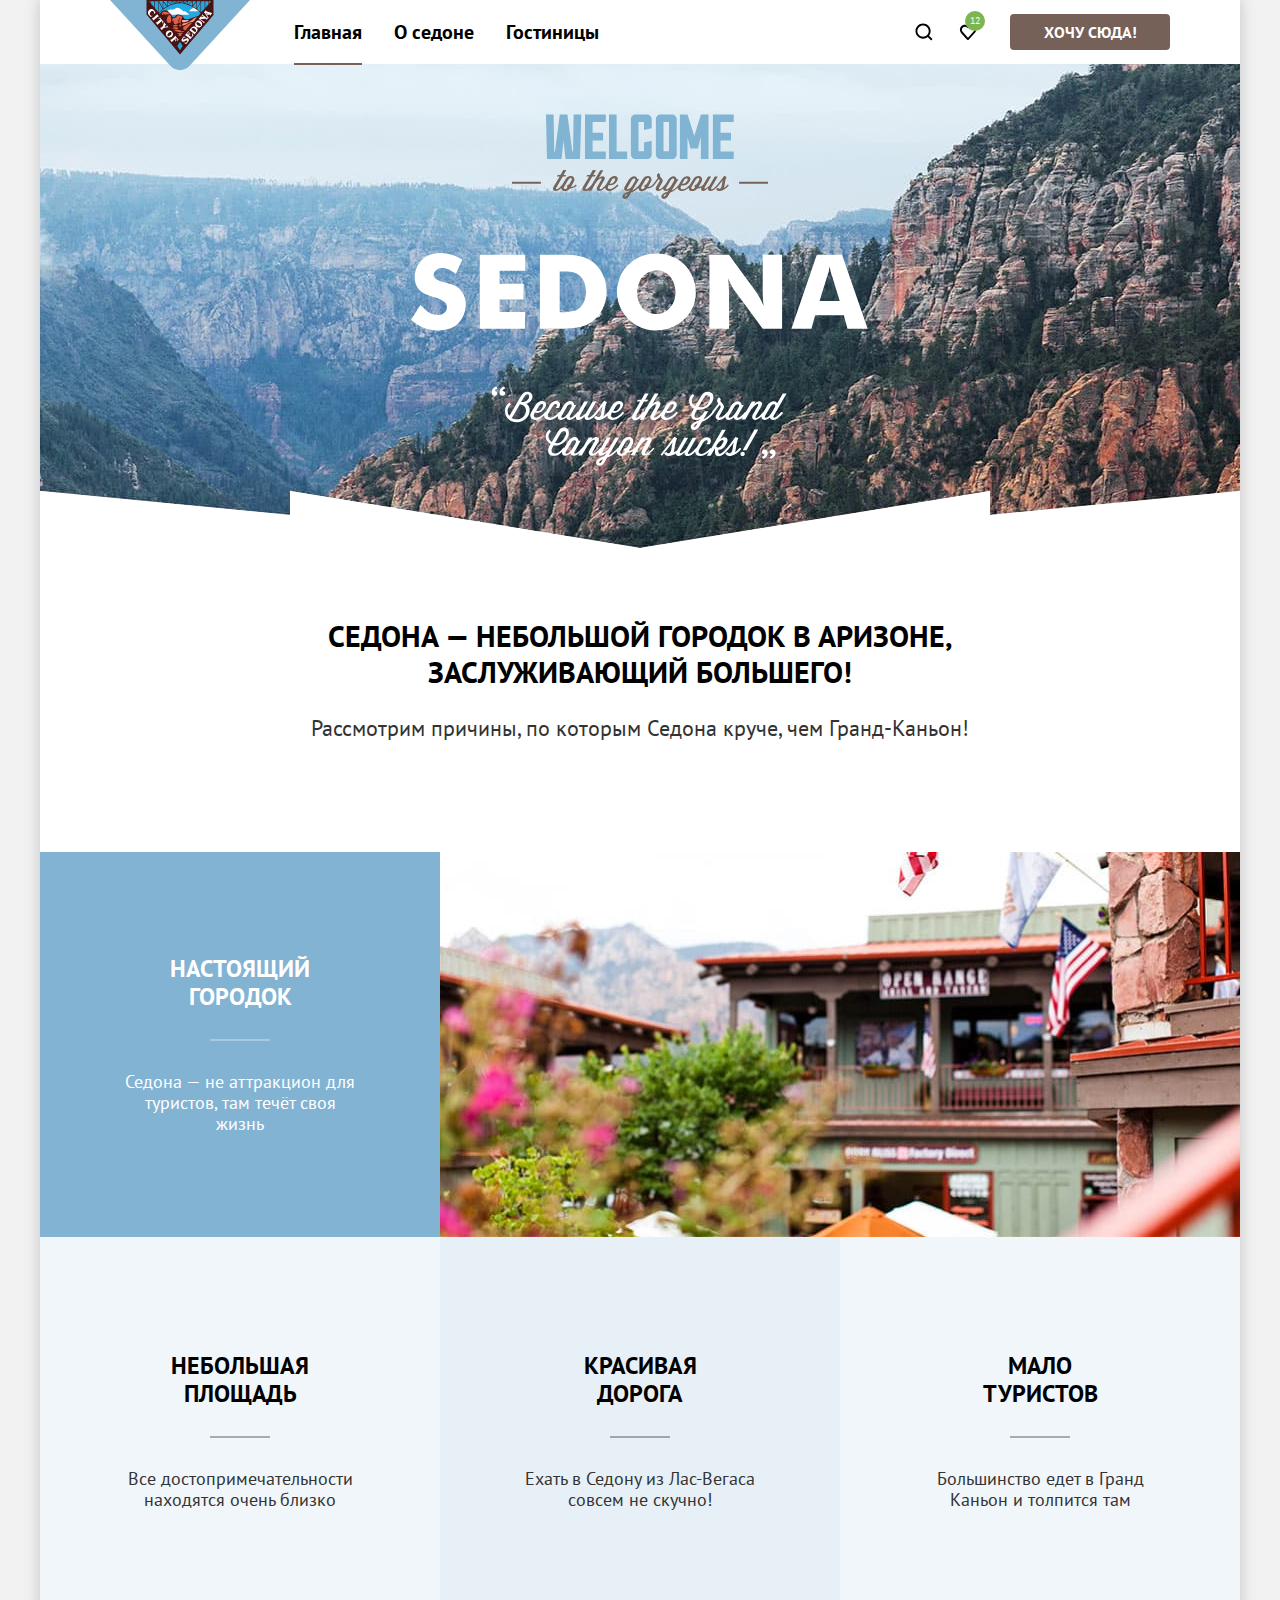
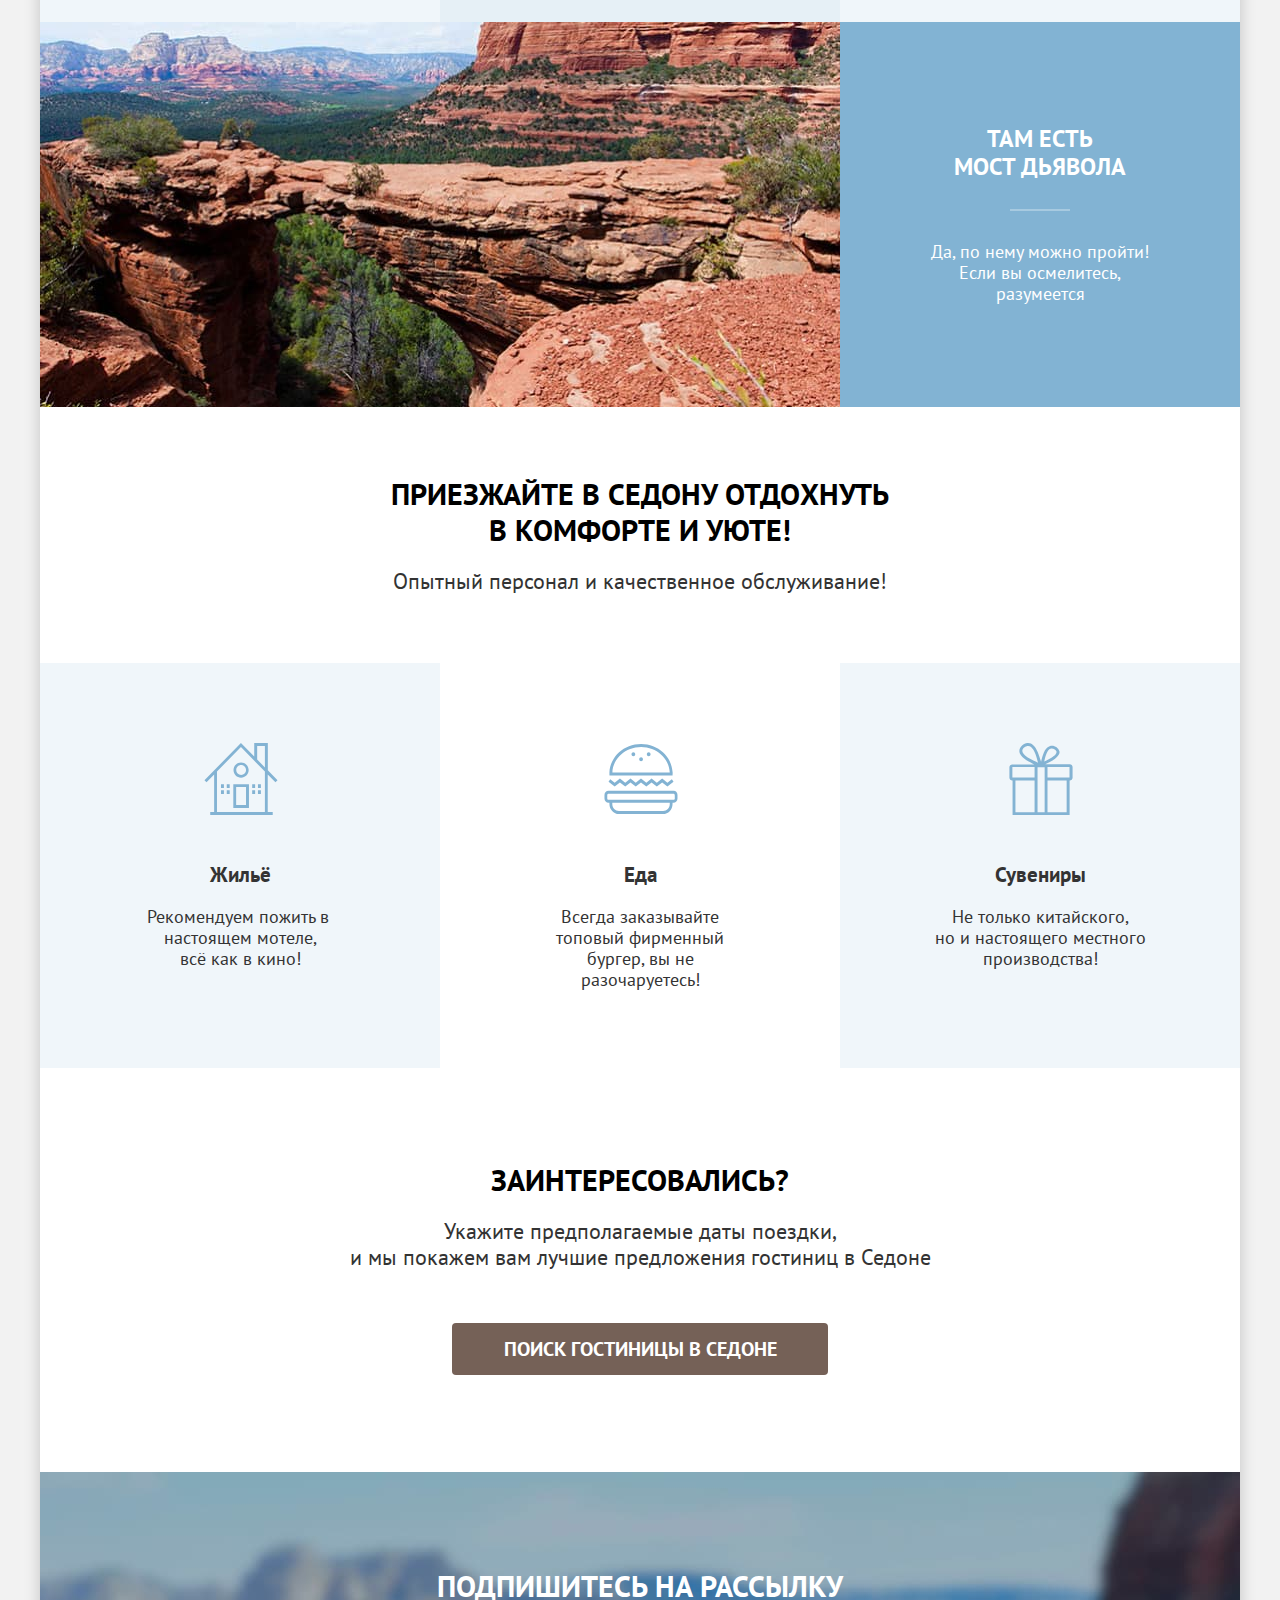
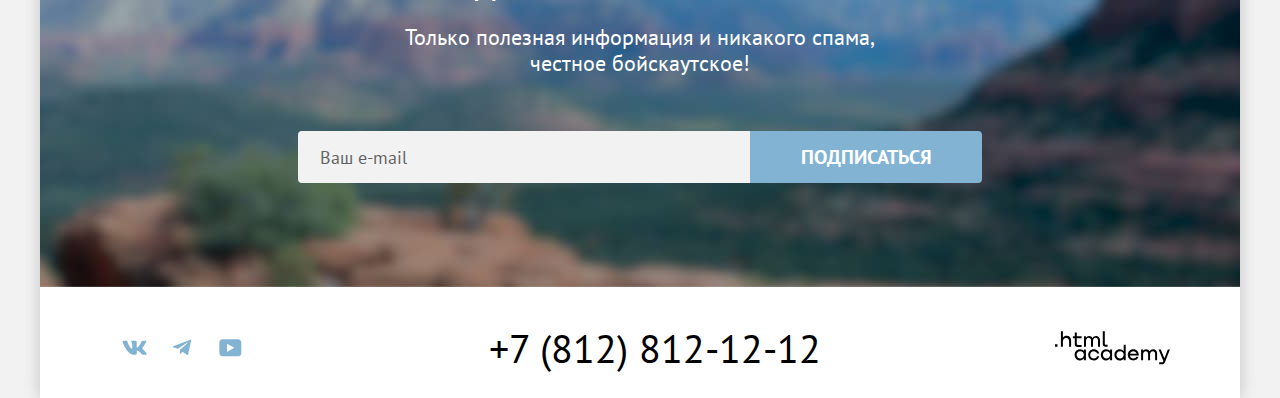
==== commit a7d0354b: "Добавляет модальное окно" ====
--- a/index.html
+++ b/index.html
@@ -5,7 +5,9 @@
   <meta charset="utf-8">
   <meta name="viewport" content="width=device-width, initial-scale=1.0">
   <title>HTML Academy: Седона</title>
-  <link rel="stylesheet" href="styles/styles.css">
+  <link rel="icon" href="favicon.ico">
+  <link rel="icon" sizes="32x32" type="images/png" href="images/favocin.png">
+  <link <link rel="stylesheet" href="styles/styles.css">
 </head>
 
 <body>
@@ -32,17 +34,11 @@
           <li class="user-item">
             <a class="user-link user-link-search" href="#">
               <span class="visually-hidden">Поиск.</span>
-              <svg aria-hidden="true" focusable="false" xmlns="http://www.w3.org/2000/svg" width="19" height="19" viewBox="0 0 19 19">
-                <path d="m18.5 17.008-3.7-3.68c1-1.292 1.7-2.983 1.7-4.872C16.5 4.08 12.9.5 8.5.5s-8 3.68-8 8.055c0 4.376 3.6 7.956 8 7.956 1.8 0 3.5-.597 4.9-1.69l3.7 3.679 1.4-1.492Zm-10-2.486c-3.3 0-6-2.685-6-5.967 0-3.282 2.7-5.967 6-5.967s6 2.685 6 5.967c0 3.282-2.7 5.967-6 5.967Z" />
-              </svg>
             </a>
           </li>
           <li class="user-item">
             <a class="user-link user-link-favorites" href="#">
               <span class="visually-hidden">Нравится.</span>
-              <svg aria-hidden="true" focusable="false" xmlns="http://www.w3.org/2000/svg" width="18" height="17" viewBox="0 0 18 17">
-                <path d="M8.9 17c-.3 0-.6-.1-.8-.4-5.4-6.1-6.7-7.5-7-7.9C.4 7.8 0 6.6 0 5.4 0 2.4 2.4 0 5.5 0 6.8 0 8 .5 9 1.3 10 .5 11.3 0 12.5 0c3 0 5.5 2.4 5.5 5.4 0 1.3-.5 2.5-1.3 3.4l-7 7.9c-.2.2-.4.3-.8.3Zm-6-9.5c.3.4 3.5 4 6.1 6.9l6.2-7c.5-.5.7-1.2.7-2 0-1.8-1.5-3.3-3.3-3.3-1 0-2 .5-2.7 1.3-.3.3-.6.4-.9.4-.3 0-.6-.2-.8-.4-.7-.8-1.7-1.3-2.7-1.3-1.8 0-3.3 1.5-3.3 3.3-.1.9.3 1.6.7 2.1-.1 0-.1 0 0 0Z" />
-              </svg>
               <span class="user-favorites-num">12</span>
             </a>
           </li>
@@ -59,7 +55,7 @@
 
       <section class="advantages" data-test="advantages">
         <div class="advantages-theme">
-          <h2 class="advantages-title page-title">Седона — небольшой городок в&nbsp; Аризоне, <br>заслуживающий большего!</h2>
+          <h2 class="advantages-title page-title">Седона — небольшой городок в&nbsp;Аризоне, <br>заслуживающий большего!</h2>
           <p class="advantages-text page-text">Рассмотрим причины, по которым Седона круче, чем Гранд-Каньон!</p>
         </div>
         <ul class="advantages-list list-reset">
@@ -69,7 +65,7 @@
               <p class="advantages-text item-text">Седона — не аттракцион для туристов, там течёт своя жизнь</p>
             </div>
             <figure class="advantages-image">
-              <img src="images/photo-1.jpg" alt="фрагмент города Аризона." width="800" height="385">
+              <img src="images/photo-1.jpg" width="800" height="385" alt="фрагмент города Аризона.">
             </figure>
           </li>
           <li class="advantages-item">
@@ -96,13 +92,13 @@
               <p class="advantages-text item-text">Да, по нему можно пройти! <br>Если вы осмелитесь, разумеется</p>
             </div>
             <figure class="advantages-image">
-              <img src="images/photo-2.jpg" alt="Мост дьявола." width="800" height="385">
+              <img src="images/photo-2.jpg" width="800" height="385" alt="Мост дьявола.">
             </figure>
           </li>
         </ul>
       </section>
 
-      <section class="service">
+      <section class="service" data-test="service">
         <div class="service-there">
           <h2 class="service-title page-title">Приезжайте в Седону отдохнуть <br>в комфорте и уюте!</h2>
           <p class="service-text page-text">Опытный персонал и качественное обслуживание!</p>
@@ -114,11 +110,11 @@
           </li>
           <li class="service-item service-item-food">
             <h3 class="service-subtitle blocks-title">Еда</h3>
-            <p class="service-description blocks-text">Всегда заказывайте топовый&nbsp; фирменный бургер, вы не разочаруетесь!</p>
+            <p class="service-description blocks-text">Всегда заказывайте топовый&nbsp;фирменный бургер, вы не разочаруетесь!</p>
           </li>
           <li class="service-item service-item-souvenirs">
             <h3 class="service-subtitle blocks-title">Сувениры</h3>
-            <p class="service-description blocks-text">Не только китайского, <br>но и настоящего местного производства!</p>
+            <p class="service-description blocks-text">Не только китайского, <br>но и настоящего местного <br>производства!</p>
           </li>
         </ul>
       </section>
@@ -135,7 +131,7 @@
           <p class="subscribe-text page-text">Только полезная информация и никакого спама, <br>честное бойскаутское!</p>
         </div>
         <form class="subscribe-form" action="https://echo.htmlacademy.ru" method="post">
-          <label class="visually-hidden" for="email">Ваш email</label>
+          <label class="visually-hidden" for="email">Email.</label>
           <input class="subscribe-input field" type="email" id="email" name="email" placeholder="Ваш e-mail" required>
           <button class="subscribe-button button button-light" type="submit">Подписаться</button>
         </form>
@@ -143,6 +139,7 @@
     </main>
 
     <footer class="footer" data-test="footer">
+      <h2 class="visually-hidden">Контакты.</h2>
       <ul class="footer-social social list-reset">
         <li class="social-item">
           <a class="social-link" href="https://vk.com/htmlacademy">
@@ -169,14 +166,82 @@
           </a>
         </li>
       </ul>
-      <a class="footer-phone" href="tel:+78128121212">+7 (812) 812-12-12</a>
-      <a class="htmlacademy-link" href="https://htmlacademy.ru/">
+      <a class="footer-phone" href="tel:+78128121212" aria-label="Контактный телефон.">+7 (812) 812-12-12</a>
+      <a class="htmlacademy-link" href="https://htmlacademy.ru/" aria-label="Перейти на сайт htmlacademy.">
         <svg aria-hidden="true" focusable="false" xmlns="http://www.w3.org/2000/svg" width="115" height="34" viewBox="0 0 115 34">
           <path d="M0 13.256v2.6h2.5v-2.6H0ZM11.6 4.856c-1.6 0-2.8.7-3.6 1.7h-.1v-6.2h-2v15.5h2v-5.3c0-2.1 1.3-3.6 3.3-3.6 1.8 0 2.9 1.4 2.9 3.2v5.7h2v-6.1c.1-3-1.8-4.9-4.5-4.9ZM26.6 5.156h-4.8v-3.7h-2v3.8h-1.9v2h1.9v6c0 1.7 1 2.7 2.7 2.7h4.1v-2h-3.7c-.7 0-1.1-.4-1.1-1.1v-5.7h4.8v-2ZM41.1 4.956c-1.6 0-2.9.8-3.5 2.1h-.1c-.6-1.2-1.8-2.1-3.4-2.1-1.4 0-2.5.8-3.1 1.8h-.1v-1.6H29v10.6h2v-5.4c0-2 1-3.5 2.6-3.5 1.5 0 2.4 1 2.4 2.6v6.3h2v-5.6c0-2.4 1.4-3.3 2.6-3.3 1.5 0 2.4 1 2.4 2.6v6.3h2v-6.5c.1-2.5-1.4-4.3-3.9-4.3ZM47.8 13.056c0 1.7 1 2.7 2.8 2.7h2v-2h-1.7c-.7 0-1.1-.4-1.1-1.1V.356h-2v12.7ZM28.9 20.056c-.9-1.1-2.2-1.8-3.9-1.8-3.1 0-5.4 2.3-5.4 5.6s2.3 5.6 5.4 5.6c1.8 0 3-.8 3.8-1.9h.1v1.6h2v-10.6h-2v1.5Zm-3.6 7.4c-2.2 0-3.6-1.6-3.6-3.6s1.4-3.6 3.6-3.6 3.6 1.6 3.6 3.6c0 1.9-1.4 3.6-3.6 3.6ZM44.2 22.356c-.5-2.4-2.6-4.1-5.4-4.1-3.4 0-5.6 2.5-5.6 5.6 0 3.1 2.2 5.6 5.6 5.6 2.8 0 4.9-1.8 5.4-4.2h-2.1c-.4 1.3-1.7 2.3-3.3 2.3-2.2 0-3.6-1.6-3.6-3.6s1.4-3.6 3.6-3.6c1.6 0 2.8 1 3.3 2.2h2.1v-.2ZM55.1 20.056c-.9-1.1-2.2-1.8-3.9-1.8-3.1 0-5.4 2.3-5.4 5.6s2.3 5.6 5.4 5.6c1.8 0 3-.8 3.8-1.9h.1v1.6h2v-10.6h-2v1.5Zm-3.6 7.4c-2.2 0-3.6-1.6-3.6-3.6s1.4-3.6 3.6-3.6 3.6 1.6 3.6 3.6c0 1.9-1.5 3.6-3.6 3.6ZM68.7 20.156c-.9-1.1-2.2-1.9-3.9-1.9-3.1 0-5.4 2.3-5.4 5.6s2.2 5.6 5.4 5.6c1.7 0 3-.8 3.8-1.8h.1v1.5h2v-15.4h-2v6.4Zm-3.6 7.3c-2.2 0-3.6-1.6-3.6-3.6s1.4-3.6 3.6-3.6 3.6 1.6 3.6 3.6c-.1 2-1.5 3.6-3.6 3.6ZM78.3 18.256c-3.3 0-5.5 2.5-5.5 5.6 0 3 2.1 5.6 5.5 5.6 2.5 0 4.5-1.3 5.2-3.6h-2.1c-.5 1-1.6 1.6-3 1.6-1.9 0-3.3-1.3-3.4-2.9h8.8c.2-3.6-2-6.3-5.5-6.3Zm0 1.9c1.7 0 3 1 3.3 2.6h-6.5c.3-1.5 1.5-2.6 3.2-2.6ZM98.2 18.256c-1.6 0-2.9.8-3.6 2h-.1c-.6-1.2-1.8-2-3.4-2-1.4 0-2.5.7-3.1 1.8v-1.5h-1.9v10.6h2v-5.4c0-2 1-3.4 2.6-3.5 1.5 0 2.4 1 2.4 2.6v6.3h2v-5.6c0-2.4 1.4-3.3 2.6-3.3 1.5 0 2.4 1 2.4 2.6v6.3h2v-6.5c.1-2.6-1.4-4.4-3.9-4.4ZM109.4 27.356l-3.6-8.9h-2.2l4.8 11.6c-.3.9-.7 1.2-1.7 1.2h-2.5v2h2.5c1.8 0 2.8-.8 3.5-2.6l4.7-12.2h-2.1l-3.4 8.9Z" />
         </svg>
       </a>
     </footer>
   </div>
+
+  <!-- Класс modal-container-close закрывает модальное окно. -->
+  <div class="modal-container modal-container-close" data-test="modal">
+    <div class="modal modal-search">
+      <button class="modal-close-button" type="button">
+        <svg xmlns="http://www.w3.org/2000/svg" aria-hidden="true" focusable="false" width="15" height="15" viewBox="0 0 15 15">
+          <path d="M14.4905 1.78288L13.1982 0.49057L7.49048 6.19826L1.78279 0.49057L0.490479 1.78288L6.19817 7.49057L0.490479 13.1983L1.78279 14.4906L7.49048 8.78288L13.1982 14.4906L14.4905 13.1983L8.78279 7.49057L14.4905 1.78288Z" />
+        </svg>
+        <span class="visually-hidden">Закрыть.</span>
+      </button>
+
+      <section class="modal-content">
+        <h2 class="modal-title page-title">Поиск гостиницы в Седоне</h2>
+        <form class="modal-form form" action="https://echo.htmlacademy.ru/" method="post">
+          <div class="form-group-date date">
+            <label class="form-label date-label" for="arrival-date">Дата Заезда:</label>
+            <input class="form-input field" type="text" id="arrival-date" name="arrival-date" placeholder="Укажите дату" value="27 апреля 2020" required>
+            <p class="modal-info error-date">Мы не можем отправить вас в прошлое.</p>
+          </div>
+
+          <div class="form-group-date date">
+            <label class="form-label date-label" for="departure-date">Дата Выезда:</label>
+            <input class="form-input field" type="text" id="departure-date" name="departure-date" placeholder="Укажите дату" value="1 сентября 2023" required>
+            <p class="modal-info">На эти даты есть свободные номера. Пока есть.</p>
+          </div>
+
+          <div class="form-group-date guests">
+            <label class="guests-label date-label" for="adults">Взрослые:</label>
+            <div class="modal-counter">
+              <button class="button-guest-min button-guests" type="button">
+                <span class="visually-hidden">Уменьшить.</span>
+              </button>
+              <input class="field counter-field" type="number" id="adults" name="adults" value="2" step="1" required min="1" max="99">
+              <button class=" button-guest-max button-guests" type="button">
+                <span class="visually-hidden">Увеличить.</span>
+              </button>
+            </div>
+          </div>
+
+          <div class="form-group-date guests">
+            <span class="children-label">
+              <label class="guests-label children-label date-label" for="children">Дети:</label>
+              <span class="tooltip">
+                <button class="tooltip-toggle" type="button" aria-labelledby="tooltip-label-date">
+                  <svg xmlns="http://www.w3.org/2000/svg" width="20" height="20" viewBox="0 0 20 20">
+                    <path fill-rule="evenodd" d="M9 4h2v2H9V4Zm2 12H9V7h2v9Z" clip-rule="evenodd" />
+                  </svg>
+                </button>
+                <span class="tooltip-text" role="tooltip" id="tooltip-label-date">Укажите количество детей, которые будут с вами, возраст которых от 6 до 18 лет. Дети до&nbsp;6 лет размещаются бесплатно.</span>
+              </span>
+            </span>
+
+            <div class="modal-counter">
+              <button class="button-guest-min button-guests" type="button">
+                <span class="visually-hidden">Уменьшить.</span>
+              </button>
+              <input class="field counter-field" type="number" id="children" name="children" value="2" step="1" required min="0" max="99">
+              <button class="button-guest-max button-guests" type="button">
+                <span class="visually-hidden">Увеличить.</span>
+              </button>
+            </div>
+          </div>
+
+          <button class="modal-button button button-light" type="submit">Найти</button>
+        </form>
+      </section>
+    </div>
+  </div>
 </body>
 
 </html>
--- a/styles/styles.css
+++ b/styles/styles.css
@@ -1,7 +1,7 @@
 @font-face {
   font-style: normal;
   font-weight: 400;
-  font-family: "PT Sans", sans-serif;
+  font-family: "PT Sans";
 
   font-display: swap;
   src: url("../fonts/ptsans-400.woff2") format("woff2");
@@ -10,7 +10,7 @@
 @font-face {
   font-style: normal;
   font-weight: 700;
-  font-family: "PT Sans", sans-serif;
+  font-family: "PT Sans";
 
   font-display: swap;
   src: url("../fonts/ptsans-700.woff2") format("woff2");
@@ -28,6 +28,7 @@
 }
 
 body {
+  min-width: 1280px;
   min-height: 100%;
   margin: 0;
   padding: 0 40px;
@@ -48,6 +49,8 @@
 }
 
 .wrapper {
+  position: relative;
+
   display: flex;
   flex-direction: column;
   width: 1200px;
@@ -56,10 +59,6 @@
 
   background-color: #ffffff;
   box-shadow: 0 0 15px rgba(0, 0, 0, 0.2);
-}
-
-.main {
-  flex-grow: 1;
 }
 
 .visually-hidden {
@@ -105,10 +104,14 @@
 
 .button:active {
   color: rgba(255, 255, 255, 0.30);
+
+  background-color: #756157;
 }
 
 .button:disabled {
   background-color: #e5e5e5;
+
+  pointer-events: none;
 }
 
 .button-light {
@@ -122,11 +125,15 @@
 }
 
 .button-light:active {
-  color: rgba(255, 255, 255, 0.30);
+  color: rgba(255, 255, 255, 0.3);
 }
 
 .button-light:disabled {
+  color: #ffffff;
+
   background-color: #e5e5e5;
+
+  pointer-events: none;
 }
 
 .button-transparent {
@@ -148,7 +155,7 @@
 }
 
 .button-transparent:active {
-  color: rgba(255, 255, 255, 0.30);
+  color: rgba(255, 255, 255, 0.3);
 
   background-color: transparent;
   box-shadow: none;
@@ -182,7 +189,7 @@
 .field {
   width: 100%;
   height: 48px;
-  padding: 12px 20px;
+  padding: 11px 20px 11px;
 
   font-weight: 700;
   font-size: 18px;
@@ -205,10 +212,33 @@
   box-shadow: 0 0 0 3px #82b3d3;
 }
 
+.field:disabled,
+.field:disabled:hover {
+  color: #000000;
+
+  border-color: #000000;
+  opacity: 0.3;
+
+  pointer-events: none;
+}
+
 .field::placeholder {
   color: #000000;
 
   opacity: 0.6;
+}
+
+.field[type="number"],
+.field[type="text"] {
+  -webkit-appearance: textfield;
+     -moz-appearance: textfield;
+          appearance: textfield;
+}
+
+.field::-webkit-inner-spin-button,
+.field::-webkit-outer-spin-button {
+  -webkit-appearance: none;
+          appearance: none;
 }
 
 .list-reset {
@@ -220,7 +250,7 @@
 
 .header {
   position: relative;
-  z-index: 2;
+  z-index: 1;
 
   padding: 0 70px;
 }
@@ -228,16 +258,29 @@
 .navigation {
   display: flex;
   flex-wrap: wrap;
-  justify-content: center;
   align-items: start;
 
-  gap: 30px;
+  /*gap: 20px;*/
 }
 
 .navigation-logo {
   display: block;
   width: 140px;
+  margin-right: 28px;
   margin-bottom: -6px;
+}
+
+.navigation-logo[aria-current="page"] {
+  pointer-events: none;
+}
+
+.navigation-logo:hover,
+.navigation-logo:focus {
+  opacity: 0.6;
+}
+
+.navigation-logo:active {
+  opacity: 0.3;
 }
 
 .navigation-logo img {
@@ -279,6 +322,7 @@
   text-decoration: underline;
 
   text-decoration-color: #756257;
+  text-decoration-style: solid;
   text-decoration-thickness: 2px;
   text-underline-offset: 24px;
 }
@@ -286,26 +330,38 @@
 .user-list {
   display: flex;
   flex-wrap: wrap;
-  justify-content: flex-start;
+  align-items: flex-start;
+  /*justify-content: flex-start;*/
+  max-width: 150px;
   margin-right: 20px;
 }
 
 .user-link {
-  display: flex;
-  justify-content: center;
-  align-items: center;
-  min-width: 44px;
+  display: block;
+  width: 44px;
   min-height: 64px;
-  padding: 10px;
-
+
+  text-align: right;
   color: #000000;
   text-decoration: none;
 
-  fill: currentColor;
+  background-repeat: no-repeat;
+  background-position: center;
+  background-size: 18px 18px;
+}
+
+.user-link-search {
+  background-image: url("../images/svg/search.svg");
+}
+
+.user-link-favorites {
+  background-image: url("../images/svg/heart.svg");
 }
 
 .user-link:hover,
 .user-link:focus {
+  color: #756157;
+
   background-color: rgba(131, 179, 211, 0.2);
 }
 
@@ -313,15 +369,16 @@
   color: rgba(117, 97, 87, 0.3);
 }
 
-/*не понимаю почему не меняет расположение справа*/
 .user-favorites-num {
-  display: block;
-  width: 20px;
-  height: 20px;
-  padding: 5px;
+  display: inline-block;
+  min-width: 20px;
+  min-height: 20px;
+  margin: 25% 5px 5px;
+  padding: 5px 2px;
 
   font-size: 10px;
   line-height: 10px;
+  text-align: center;
   color: #ffffff;
 
   background-color: #7db54f;
@@ -333,13 +390,11 @@
   margin-top: 14px;
 }
 
-.main-index {
+.main {
   flex-grow: 1;
 }
 
 .hero {
-  position: relative;
-
   padding: 50px 70px 82px;
 
   text-align: center;
@@ -352,8 +407,15 @@
   background-size: 100% auto, cover;
 }
 
+.hero img {
+  display: block;
+  width: 458px;
+  height: 352px;
+  margin: 0 auto;
+}
+
 .item-title {
-  margin: 0;
+  margin: 0 0 30px;
 
   font-weight: 700;
   font-size: 24px;
@@ -367,7 +429,10 @@
 }
 
 .advantages-theme {
-  padding: 69px 70px;
+  margin-bottom: 21px;
+  padding: 70px 70px 90px;
+
+  text-align: center;
 }
 
 .advantages-title {
@@ -376,8 +441,8 @@
 
 .advantages-list {
   display: grid;
-
-  text-align: center;
+  margin: 0;
+  padding: 0;
 
   grid-template-columns: repeat(3, 1fr);
 }
@@ -419,6 +484,8 @@
   display: block;
   width: 100%;
   height: 100%;
+
+  object-fit: cover;
 }
 
 .advantages-content {
@@ -453,16 +520,18 @@
   transform: translateX(-50%);
 }
 
-.advantages-item-full .advantages-subtitle {
-  color: #ffffff;
-}
-
 .advantages-item-full .advantages-subtitle::after {
   background-color: rgba(255, 255, 255, 0.3);
 }
 
 .service-there {
   padding: 69px 70px;
+
+  text-align: center;
+}
+
+.service-title {
+  margin-bottom: 20px;
 }
 
 .service-list {
@@ -473,7 +542,7 @@
 
 .service-item {
   min-height: 385px;
-  padding: 180px 85px 20px;
+  padding: 180px 85px 60px;
 
   text-align: center;
 
@@ -499,12 +568,12 @@
   background-image: url("../images/svg/souvenirs.svg");
 }
 
-.service-subtitle {
+.services-subtitle {
   margin-bottom: 30px;
 }
 
 .search {
-  padding: 90px 70px;
+  padding: 94px 70px 97px;
 
   text-align: center;
 }
@@ -514,7 +583,7 @@
 }
 
 .search-text {
-  margin-bottom: 50px;
+  margin-bottom: 53px;
 }
 
 .search-button {
@@ -548,7 +617,7 @@
 }
 
 .subscribe-text {
-  margin-bottom: 50px;
+  margin-bottom: 55px;
 }
 
 .subscribe-form {
@@ -578,7 +647,7 @@
 
   border-radius: 0 4px 4px 0;
 }
-/* подскажите пожалуйста, не могу понять как обьеденить заголовок и хлебные крошки, доп див все это обернуть нужно?*/
+
 .filter {
   padding: 35px 70px 70px;
 
@@ -591,12 +660,10 @@
 }
 
 .filter-main-title {
-  margin: 0;
-  margin-bottom: 8px;
+  margin: 0 0 7px;
 
   font-size: 60px;
   line-height: 78px;
-  color: #ffffff;
 }
 
 .breadcrumbs {
@@ -604,9 +671,31 @@
   flex-wrap: wrap;
   align-items: center;
   margin-bottom: 40px;
+  padding: 0;
+
+  list-style: none;
 
   gap: 27px;
 
+}
+
+.breadcrumbs-item:not(:last-child) {
+  position: relative;
+}
+
+.breadcrumbs-item:not(:last-child)::after {
+  content: "";
+  position: absolute;
+  top: 50%;
+  right: -18px;
+
+  width: 7px;
+  height: 10px;
+
+  background-image: url("../images/svg/breadcrumbs-arrow.svg");
+  background-repeat: no-repeat;
+  background-position: center;
+  transform: translateY(-50%);
 }
 
 .breadcrumbs-link {
@@ -616,8 +705,18 @@
   text-decoration: none;
 }
 
+.breadcrumbs-link:not([aria-current="page"]):hover,
+.breadcrumbs-link:not([aria-current="page"]):focus {
+  opacity: 0.6;
+}
+
+.breadcrumbs-link:not([aria-current="page"]):active {
+  opacity: 0.3;
+}
+
 .breadcrumbs-link-home {
   display: block;
+  flex-shrink: 0;
   width: 13px;
   height: 13px;
 
@@ -627,49 +726,19 @@
   background-size: cover;
 }
 
-.breadcrumbs-link:hover {
-  opacity: 0.6;
-}
-
-.breadcrumbs-link:focus {
-  opacity: 1;
-}
-
-.breadcrumbs-link:active {
-  opacity: 0.3;
-}
-
 .breadcrumbs-link-current {
   pointer-events: none;
-}
-
-.breadcrumbs-item {
-  position: relative;
-}
-
-.advantages-item::not(:last-child)::after {
-  content: "";
-  position: absolute;
-  top: 50%;
-  right: -18px;
-
-  width: 7px;
-  height: 10px;
-
-  background-image: url("../images/svg/breadcrumbs-arrow.svg");
-  background-repeat: no-repeat;
-  background-position: center;
-  transform: translateY(-50%);
 }
 
 .filter-form {
   display: flex;
   flex-wrap: wrap;
 
-  gap: 70px;
+  gap: 30px 70px;
 }
 
 .filter-group {
+  max-width: 191px;
   margin: 0;
   padding: 0;
 
@@ -677,40 +746,41 @@
 }
 
 .filter-title {
-  display: block;
   margin-bottom: 32px;
   padding: 0;
 
   font-weight: 700;
   font-size: 20px;
   line-height: 24px;
-  white-space: normal;
-}
-
-.control-list {
+
+}
+
+.filter-group-range {
+  width: 100%;
+  max-width: 288px;
+  margin-left: auto;
+}
+
+.filter-button {
+  display: flex;
+  flex-direction: column;
+  justify-content: flex-end;
+  width: 100%;
+
+  gap: 32px;
+}
+
+control-label {
   display: grid;
-
-  gap: 16px;
-}
-
-.control-label:hover {
-  opacity: 0.6;
-}
-
-.control-input:focus {
-  outline: none;
-  box-shadow: 0 0 0 3px #82b3d3;
-}
-
-.control-label:active {
-  opacity: 0.3;
-}
-
-.control-input:disabled,
-.control-input:disabled+.control-text {
-  opacity: 0.3;
-
-  pointer-events: none;
+  width: fit-content;
+
+  line-height: 23px;
+
+  grid-template-columns: repeat(2, auto);
+}
+
+.control-text {
+  padding-left: 16px;
 }
 
 .control-input {
@@ -725,10 +795,6 @@
   border-radius: 4px;
 
   appearance: none;
-}
-
-.control-text {
-  padding-left: 16px;
 }
 
 .control-input[type="checkbox"]:checked {
@@ -742,7 +808,7 @@
   border-radius: 50%;
 }
 
-.control-input[type="radio"]:checked::after {
+.control-input[type="radio"]:checked::before {
   content: "";
   position: absolute;
   top: 50%;
@@ -756,20 +822,30 @@
   transform: translate(-50%, -50%);
 }
 
-.control-label {
+.control-list {
   display: grid;
-  align-items: center;
-  width: fit-content;
-
-  line-height: 23px;
-
-  grid-template-columns: repeat(2, auto);
-}
-
-.filter-group-range {
-  width: 100%;
-  max-width: 288px;
-  margin-left: auto;
+
+  gap: 16px;
+}
+
+.control-label:hover {
+  opacity: 0.6;
+}
+
+.control-input:focus {
+  outline: none;
+  box-shadow: 0 0 0 3px #82b3d3;
+}
+
+.control-label:active {
+  opacity: 0.3;
+}
+
+.control-input:disabled,
+.control-input:disabled+.control-text {
+  opacity: 0.3;
+
+  pointer-events: none;
 }
 
 .range-input-container {
@@ -786,15 +862,12 @@
 
 .range-item label {
   position: absolute;
-  top: 0;
   right: 0;
-  bottom: 0;
 
   padding: 11px 20px;
 
   line-height: 24px;
   color: rgba(0, 0, 0, 0.3);
-
 }
 
 .range-input {
@@ -885,15 +958,6 @@
   pointer-events: none;
 }
 
-.filter-button {
-  display: flex;
-  flex-direction: column;
-  justify-content: flex-end;
-  width: 191px;
-
-  gap: 32px;
-}
-
 .catalog {
   padding: 50px 70px 60px;
 }
@@ -912,6 +976,7 @@
 }
 
 .catalog-select {
+  display: flex;
   width: 292px;
   height: 49px;
   padding: 5px 40px 5px 18px;
@@ -950,10 +1015,10 @@
 
 .view {
   display: grid;
+  justify-content: end;
 
   gap: 8px;
   grid-template-columns: repeat(3, 1fr);
-
 }
 
 .view-link {
@@ -971,18 +1036,6 @@
   border-color: #000000;
 }
 
-.view-link-tile {
-  background-image: url("../images/svg/view-tile.svg");
-}
-
-.view-link-slideshow {
-  background-image: url("../images/svg/view-slideshow.svg");
-}
-
-.view-link-list {
-  background-image: url("../images/svg/view-list.svg");
-}
-
 .view-link:hover {
   border-color: #000000;
 }
@@ -996,16 +1049,38 @@
   border-color: #000000;
 }
 
+.view-link:disabled {
+  opacity: 0.3;
+}
+
+.view-link-tile {
+  background-image: url("../images/svg/view-tile.svg");
+}
+
+.view-link-slideshow {
+  background-image: url("../images/svg/view-slideshow.svg");
+}
+
+.view-link-list {
+  background-image: url("../images/svg/view-list.svg");
+}
+
 .product-list {
   display: grid;
-  margin-bottom: 40px;
-
-  gap: 20px;
+  margin-bottom: 38px;
+  /*padding: 0 0 40px;*/
+
+  list-style: none;
+
+  border-bottom: 1px solid #e6e6e6;
+
+  gap: 17px 20px;
   grid-template-columns: repeat(3, 1fr);
 }
 
 .product-item {
   display: grid;
+  align-content: start;
   padding: 20px;
 
   border: 1px solid #e6e6e6;
@@ -1014,6 +1089,7 @@
   gap: 16px 20px;
   grid-template-columns: repeat(2, 1fr);
   grid-template-rows: 212px 1fr;
+
 }
 
 .product-card-link {
@@ -1030,6 +1106,12 @@
 
 .product-card-link:active {
   opacity: 0.3;
+}
+
+.product-card-link:disabled {
+  opacity: 0.3;
+
+  pointer-events: none;
 }
 
 .product-card-link img {
@@ -1052,25 +1134,6 @@
   text-align: right;
 }
 
-.button-favorites-active {
-  background-color: #7db54f;
-}
-
-.button-favorites-active:hover,
-.button-favorites-active:focus {
-  background-color: #6c9e42;
-}
-
-.button-favorites-active:active {
-  color: rgba(255, 255, 255, 0.30);
-
-  background-color: #7db54f;
-}
-
-.button-favorites-active:disabled {
-  background-color: #e5e5e5;
-}
-
 .product-rating-text {
   margin: 0;
   padding: 9px;
@@ -1106,12 +1169,31 @@
   width: 40px;
 }
 
+.button-favorites-active {
+  background-color: #7db54f;
+}
+
+.button-favorites-active:hover,
+.button-favorites-active:focus {
+  background-color: #6c9e42;
+}
+
+.button-favorites-active:active {
+  color: rgba(255, 255, 255, 0.30);
+
+  background-color: #7db54f;
+}
+
+.button-favorites-active:disabled {
+  background-color: #e5e5e5;
+}
+
 .pagination {
   display: flex;
   flex-wrap: wrap;
   padding-top: 40px;
 
-  border-top: 1px solid #e6e6e6;
+  list-style: none;
 
   gap: 8px;
 }
@@ -1121,6 +1203,7 @@
   justify-content: center;
   align-items: center;
   min-width: 60px;
+  max-width: 200px;
   min-height: 60px;
   padding: 10px;
 
@@ -1132,7 +1215,6 @@
   text-decoration: none;
 
   background-color: #82b3d3;
-  background-size: cover;
   border: 1px solid #82b3d3;
   border-radius: 4px;
 }
@@ -1209,6 +1291,8 @@
 }
 
 .footer-phone {
+  max-width: 500px;
+
   font-size: 40px;
   line-height: 40px;
   text-align: center;
@@ -1245,3 +1329,581 @@
 .htmlacademy-link:active {
   color: rgba(117, 97, 87, 0.3);
 }
+
+.modal-container {
+  position: fixed;
+  top: 0;
+  left: 0;
+  z-index: 5;
+
+  display: flex;
+  width: 100%;
+  height: 100%;
+
+  background-color: rgba(242, 242, 242, 0.8);
+}
+
+.modal-container-close {
+  display: none;
+}
+
+.modal {
+  position: relative;
+
+  margin: auto;
+  padding: 64px 70px;
+
+  background-color: #ffffff;
+  border-radius: 30px;
+  box-shadow: 0 25px 50px 0 rgba(0, 0, 0, 0.15);
+}
+
+.modal-serch {
+  width: 717px;
+}
+
+.modal-close-button {
+  position: absolute;
+  top: 64px;
+  right: 52px;
+  /*left: 613px;*/
+
+  display: flex;
+  justify-content: center;
+  align-items: center;
+  width: 52px;
+  height: 52px;
+  padding: 0;
+
+  color: #000000;
+
+  background-color: #f2f2f2;
+  border: none;
+  border-radius: 50%;
+  cursor: pointer;
+}
+
+.modal-close-button svg {
+  position: absolute;
+
+  display: block;
+  width: 20px;
+  height: 20px;
+
+  fill: currentColor;
+}
+
+.modal-close-button:hover {
+  background-color: #e6e6e6;
+}
+
+.modal-close-button:focus {
+  background-color: #e6e6e6;
+  outline: none;
+  box-shadow: 0 0 0 3px #83b3d3;
+}
+
+.modal-close-button:active {
+  color: rgba(0, 0, 0, 0.3);
+
+  box-shadow: none;
+}
+
+.modal-close-button:active svg {
+  fill: rgba(0, 0, 0, 0.3);
+}
+
+.modal-title {
+  margin-bottom: 64px;
+
+  text-align: left;
+  /*margin: 0;
+  margin-bottom: 64px;
+
+  font-weight: 700;
+  font-size: 30px;
+  line-height: 36px;
+  color: #000000;
+  text-transform: uppercase;*/
+}
+
+.form {
+  display: grid;
+  align-items: center;
+
+  gap: 23px 80px;
+  grid-template-columns: 1fr 1fr;
+}
+
+.form-group-date {
+  display: grid;
+  align-items: center;
+
+  gap: 0 15px;
+  grid-template-columns: 120px 1fr;
+}
+
+.date {
+  grid-column: 1 / -1;
+}
+
+.date-label {
+  font-weight: 700;
+  font-size: 20px;
+  line-height: 24px;
+  color: #000000;
+}
+
+.form-input {
+  padding-right: 60px;
+
+  background-image: url("../images/svg/calendar.svg");
+  background-repeat: no-repeat;
+  background-position: right 20px center;
+  background-size: 20px 20px;
+}
+
+.counter-field {
+  padding: 10px 40px;
+
+  line-height: 20px;
+  text-align: center;
+}
+
+.modal-info {
+  margin: 4px 0 0;
+  padding-left: 20px;
+
+  font-size: 16px;
+  line-height: 21px;
+
+  grid-column: 2 / -1;
+}
+
+.error-date {
+  color: #ff5757;
+}
+
+.modal-counter {
+  position: relative;
+}
+
+.button-guests {
+  position: absolute;
+  top: 50%;
+
+  width: 20px;
+  height: 20px;
+
+  background-color: transparent;
+  border: none;
+  border-radius: 4px;
+  transform: translateY(-50%);
+  cursor: pointer;
+}
+
+.button-guests::before,
+.button-guests::after {
+  content: "";
+  position: absolute;
+  top: 50%;
+  left: 50%;
+
+  width: 13px;
+  height: 2px;
+
+  background-color: rgba(117, 97, 87, 0.3);
+  transform: translate(-50%, -50%);
+}
+
+.button-guests::after {
+  transform: translate(-50%, -50%) rotate(90deg);
+}
+
+.button-guest-min {
+  left: 9px;
+}
+
+.button-guest-min::after {
+  display: none;
+}
+
+.button-guest-max {
+  right: 10px;
+}
+
+.button-guests:hover::after,
+.button-guests:hover::before {
+  background-color: #000000;
+}
+
+.button-guests:focus::after,
+.button-guests:focus::before {
+  background-color: #000000;
+}
+
+.button-guests:focus {
+  outline: none;
+  box-shadow: 0 0 0 3px #82b3d3;
+}
+
+.button-guests:active::after,
+.button-guests:active::before {
+  background-color: rgba(0, 0, 0, 0.2);
+}
+
+.children-label {
+  display: flex;
+  align-items: center;
+  padding-left: 3px;
+}
+
+.tooltip {
+  position: relative;
+
+  display: -webkit-box;
+  display: -ms-flexbox;
+  display: flex;
+  margin-left: 11px;
+
+  place-content: center;
+}
+
+.tooltip-toggle {
+  display: block;
+  width: 26px;
+  height: 26px;
+  margin: 0;
+  padding: 0;
+
+  color: #ffffff;
+
+  background-color: #83b3d3;
+  border: none;
+  border-radius: 50%;
+
+  fill: currentColor;
+}
+
+.tooltip-toggle:hover,
+.tooltip-toggle:focus {
+  background-color: #68a2ca;
+}
+
+.tooltip-toggle:active {
+  color: rgba(255, 255, 255, 0.3);
+
+  background-color: #68a2ca;
+}
+
+.tooltip-text {
+  position: absolute;
+  top: 100%;
+  left: 50%;
+  z-index: 1;
+
+  width: 256px;
+  min-height: 143px;
+  margin-top: 15px;
+  padding: 19px 22px;
+
+  font-size: 16px;
+  line-height: 20px;
+  color: #ffffff;
+
+  background-color: #333333;
+  border-radius: 10px;
+  box-shadow: 0 15px 30px 0 rgba(0, 0, 0, 0.3);
+  transform: translateX(-50%);
+}
+
+.tooltip-toggle:hover+.tooltip-text,
+.tooltip-toggle:focus+.tooltip-text {
+  display: block;
+}
+
+.tooltip-text::after {
+  content: "";
+  position: absolute;
+  top: -6px;
+  left: 50%;
+  z-index: -1;
+
+  width: 12px;
+  height: 12px;
+
+  background-color: #333333;
+  transform: translateX(-50%) rotate(45deg);
+}
+
+.modal-button {
+  margin-top: 25px;
+  padding: 18px 10px;
+
+  font-size: 20px;
+  line-height: 24px;
+
+  border-radius: 10px;
+
+  grid-column: 1/-1;
+}
+
+/*
+.form-group-date {
+  display: grid;
+  align-items: center;
+
+  gap: 0 15px;
+  grid-template-columns: 120px 1fr;
+}
+
+.date {
+  grid-column: 1 / -1;
+}
+
+.form-input {
+  width: 440px;
+  padding: 12px 20px;
+
+  font-weight: 700;
+  font-size: 18px;
+  line-height: 24px;
+  font-family: "PT Sans", sans-serif;
+
+  background-image: url("../images/svg/calendar.svg");
+  background-repeat: no-repeat;
+  background-position: right 22px center;
+  background-size: 20px 20px;
+  border: 4px #f2f2f2;
+}
+
+.form-label {
+  align-self: center;
+
+  font-weight: 700;
+  font-size: 20px;
+  line-height: 24px;
+  text-align: center;
+  color: #000000;
+
+  grid-area: 1/1/2/2;
+  justify-self: start;
+}
+
+.modal-info {
+  margin: 4px 0 0;
+  margin-bottom: 24px;
+
+  font-size: 16px;
+  line-height: 21px;
+  text-indent: 20px;
+
+  grid-column: 2/3;
+  grid-row: 2/3;
+}
+
+.error-date {
+  color: #ff5757;
+  ;
+}
+
+.counter-field {
+  width: 110px;
+  height: 48px;
+  padding: 10px 40px;
+
+  font-weight: 700;
+  font-size: 18px;
+  line-height: 20px;
+  text-align: center;
+  color: #000000;
+
+  background-color: #f2f2f2;
+  border: none;
+  border-radius: 4px;
+
+  appearance: none;
+}
+
+.group-guests {
+  position: relative;
+
+  display: flex;
+  justify-content: space-between;
+}
+
+.form-group-guests {
+  display: grid;
+  margin: 0;
+
+  font-size: 22px;
+  line-height: 26px;
+  text-align: center;
+  color: #000000;
+  column-gap: 10px;
+
+  grid-template-columns: auto auto 27px;
+  grid-template-columns: 125px 110px;
+}
+
+.modal-counter {
+  position: relative;
+
+  box-sizing: inherit;
+
+  font-size: 22px;
+  line-height: 26px;
+  text-align: center;
+  color: #000000;
+
+  border-radius: 4px;
+}
+
+.button-quest {
+  position: absolute;
+  top: 14px;
+
+  width: 20px;
+  height: 20px;
+
+  background-color: transparent;
+  border: none;
+  cursor: pointer;
+}
+
+.button-guest::before,
+.button-guest::after {
+  content: "";
+  position: absolute;
+  top: 50%;
+  left: 50%;
+
+  width: 13px;
+  height: 2px;
+
+  background-color: rgba(117, 97, 87, 0.3);
+  transform: translate(-50%, -50%);
+}
+
+.button-guest::after {
+  transform: translate(-50%, -50%) rotate(90deg);
+}
+
+.button-guest-min {
+  left: 9px;
+}
+
+.button-guest-min::after {
+  display: none;
+}
+
+.button-guest-max {
+  right: 10px;
+}
+
+.modal-counter button:hover::before,
+.modal-counter button:hover::after,
+.modal-counter button:focus::before,
+.modal-counter button:focus::after {
+  background-color: #000000;
+}
+
+.modal-counter button:focus {
+  border-radius: 4px;
+  box-shadow: 0 0 0 3px #82b3d3;
+}
+
+.modal-counter button:active::before,
+.modal-counter button:active::after,
+.modal-counter button:active {
+  box-shadow: none;
+  opacity: 0.2;
+}
+
+.form-label-icon {
+  position: relative;
+
+  margin: auto 0;
+  padding-right: 26px;
+
+  text-align: left;
+}
+
+.tooltip {
+  position: absolute;
+
+  width: 26px;
+  height: 26px;
+  margin-top: -3px;
+  margin-left: 12px;
+}
+
+.tooltip-toggle {
+  display: block;
+  margin: 0;
+  padding: 0;
+
+  background-color: transparent;
+  border: none;
+}
+
+.tooltip-icon {
+  display: block;
+  width: 100%;
+  height: 100%;
+
+  color: #242424;
+}
+
+.tooltip-text {
+  position: absolute;
+  left: 50%;
+  z-index: 1;
+
+  display: none;
+  width: 256px;
+  margin-top: 13px;
+  padding: 21px 18px 23px 22px;
+
+  font-size: 16px;
+  line-height: 20px;
+  text-align: left;
+  color: #ffffff;
+
+  background-color: #333333;
+  border-radius: 10px;
+  transform: translateX(-50%);
+}
+
+.tooltip-toggle:hover+.tooltip-text,
+.tooltip-toggle:focus+.tooltip-text {
+  display: block;
+}
+
+.tooltip-text::after {
+  content: "";
+  position: absolute;
+  bottom: 130px;
+  left: 50%;
+
+  width: 18px;
+  height: 18px;
+  margin-left: -9px;
+
+  background-color: #333333;
+  transform: rotate(45deg);
+}
+
+.modal-button {
+  width: 577px;
+  margin-top: 20px;
+  padding: 18px 77px;
+
+  font-weight: 700;
+  font-size: 20px;
+  line-height: 24px;
+  text-transform: uppercase;
+
+  border-radius: 10px;
+}
+*/
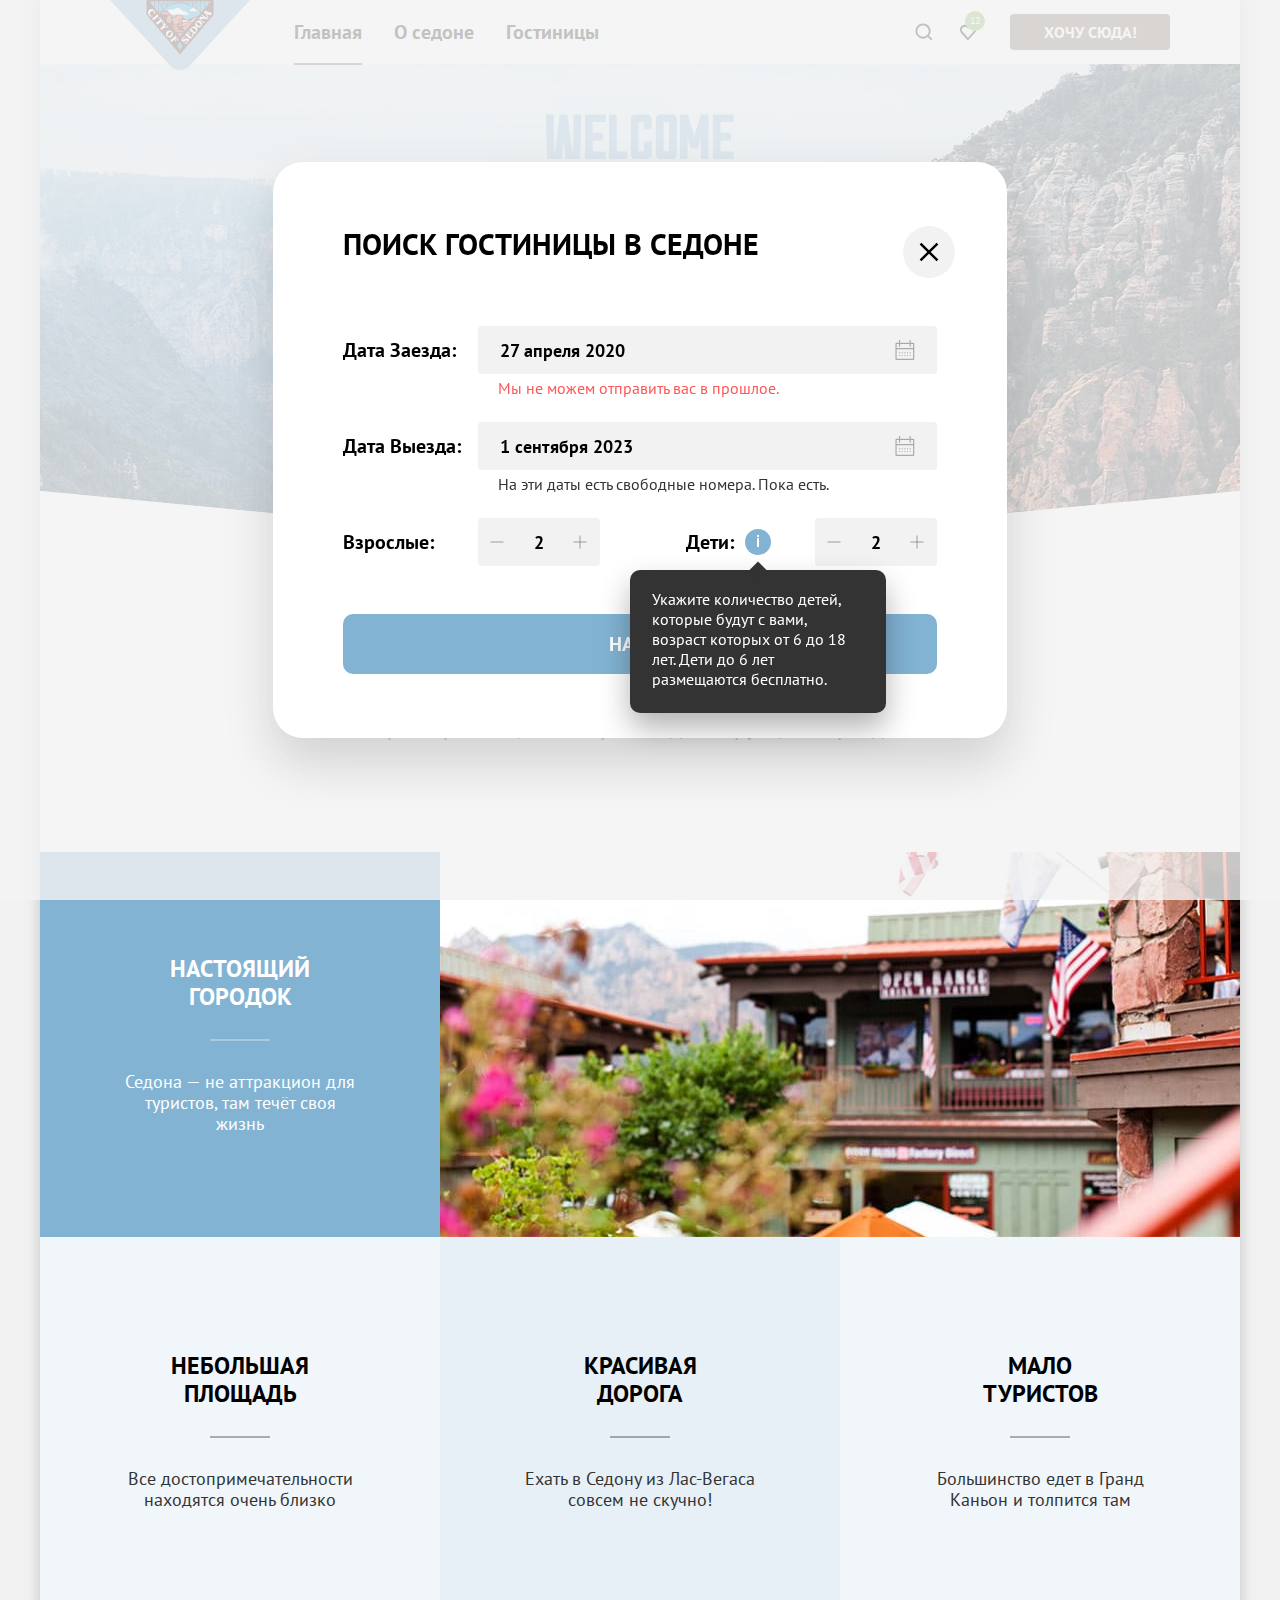
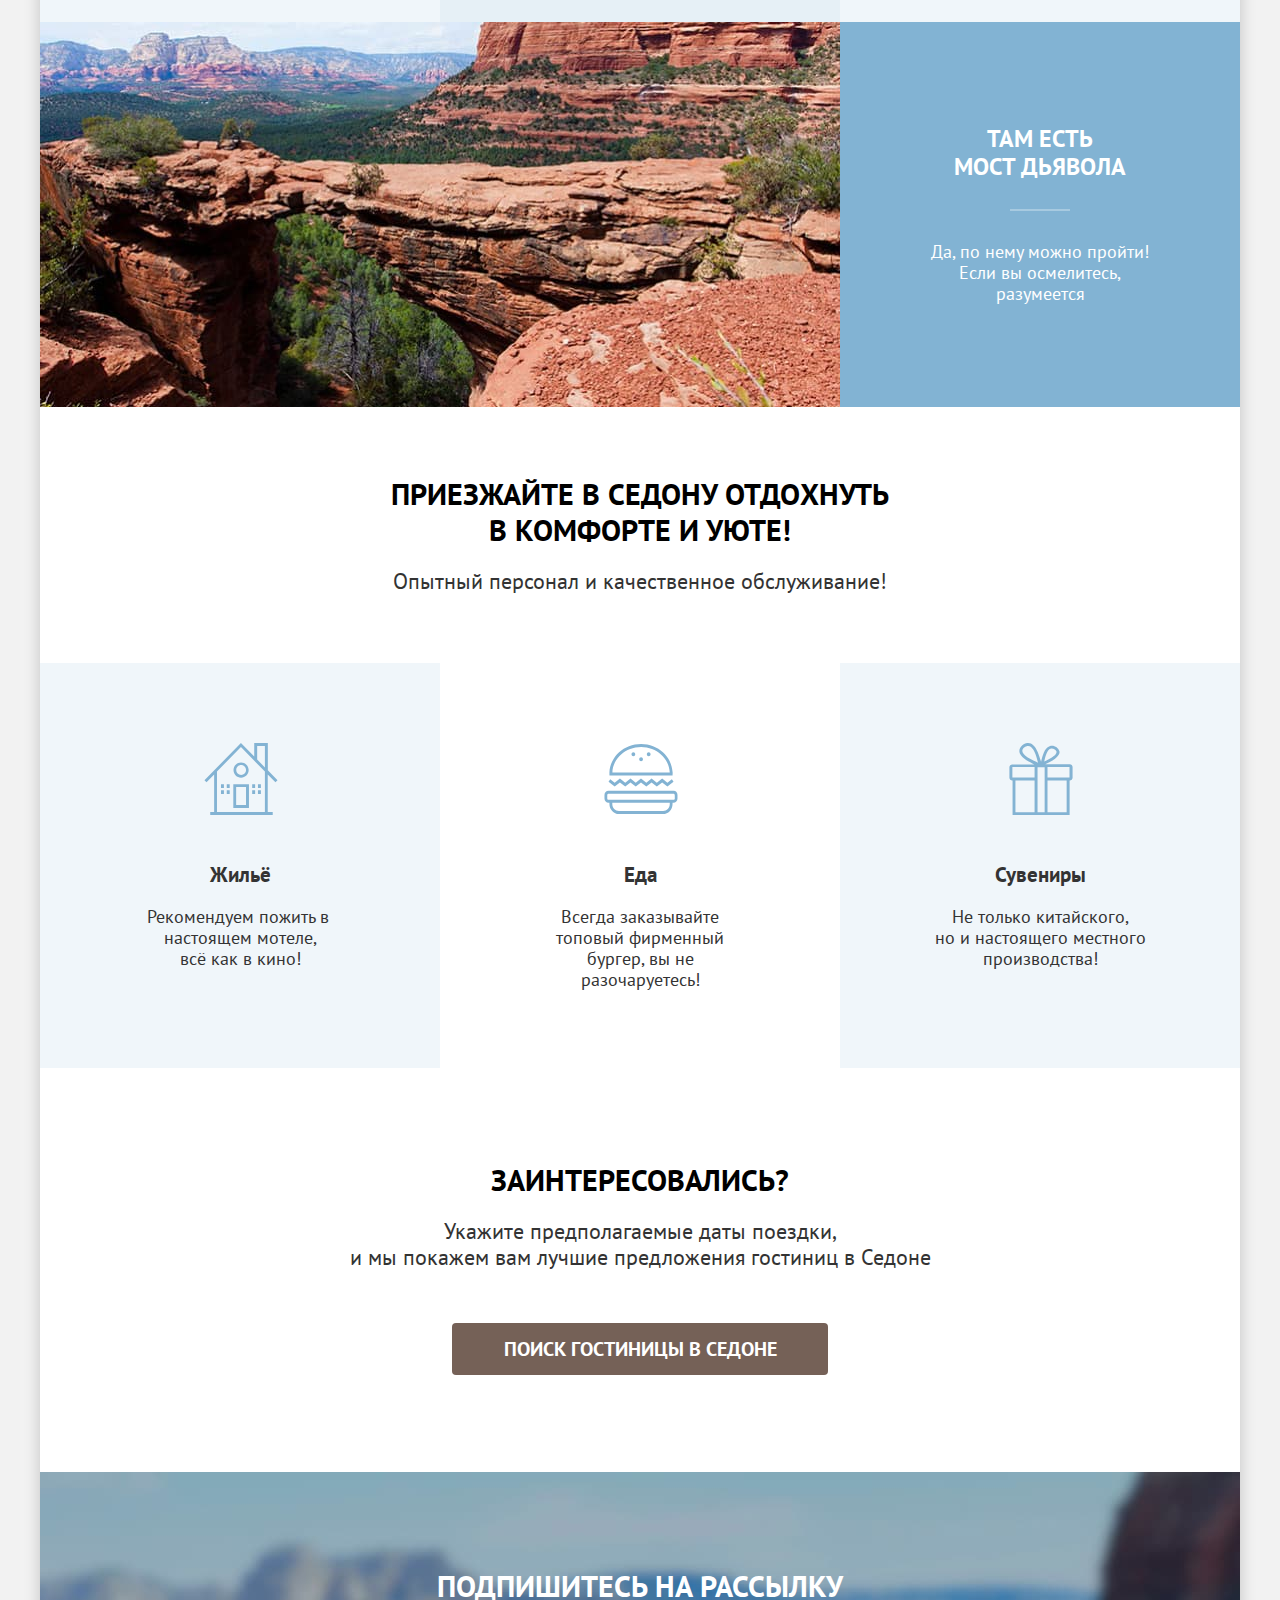
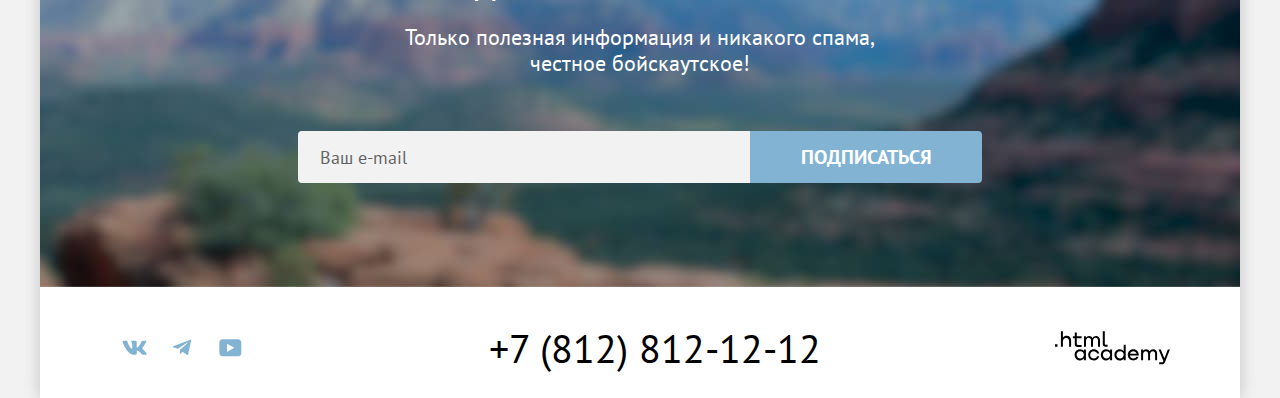
==== commit e2026f41: "убрал модальное окно" ====
--- a/index.html
+++ b/index.html
@@ -176,7 +176,7 @@
   </div>
 
   <!-- Класс modal-container-close закрывает модальное окно. -->
-  <div class="modal-container modal-container-close" data-test="modal">
+  <div class="modal-container " data-test="modal">
     <div class="modal modal-search">
       <button class="modal-close-button" type="button">
         <svg xmlns="http://www.w3.org/2000/svg" aria-hidden="true" focusable="false" width="15" height="15" viewBox="0 0 15 15">
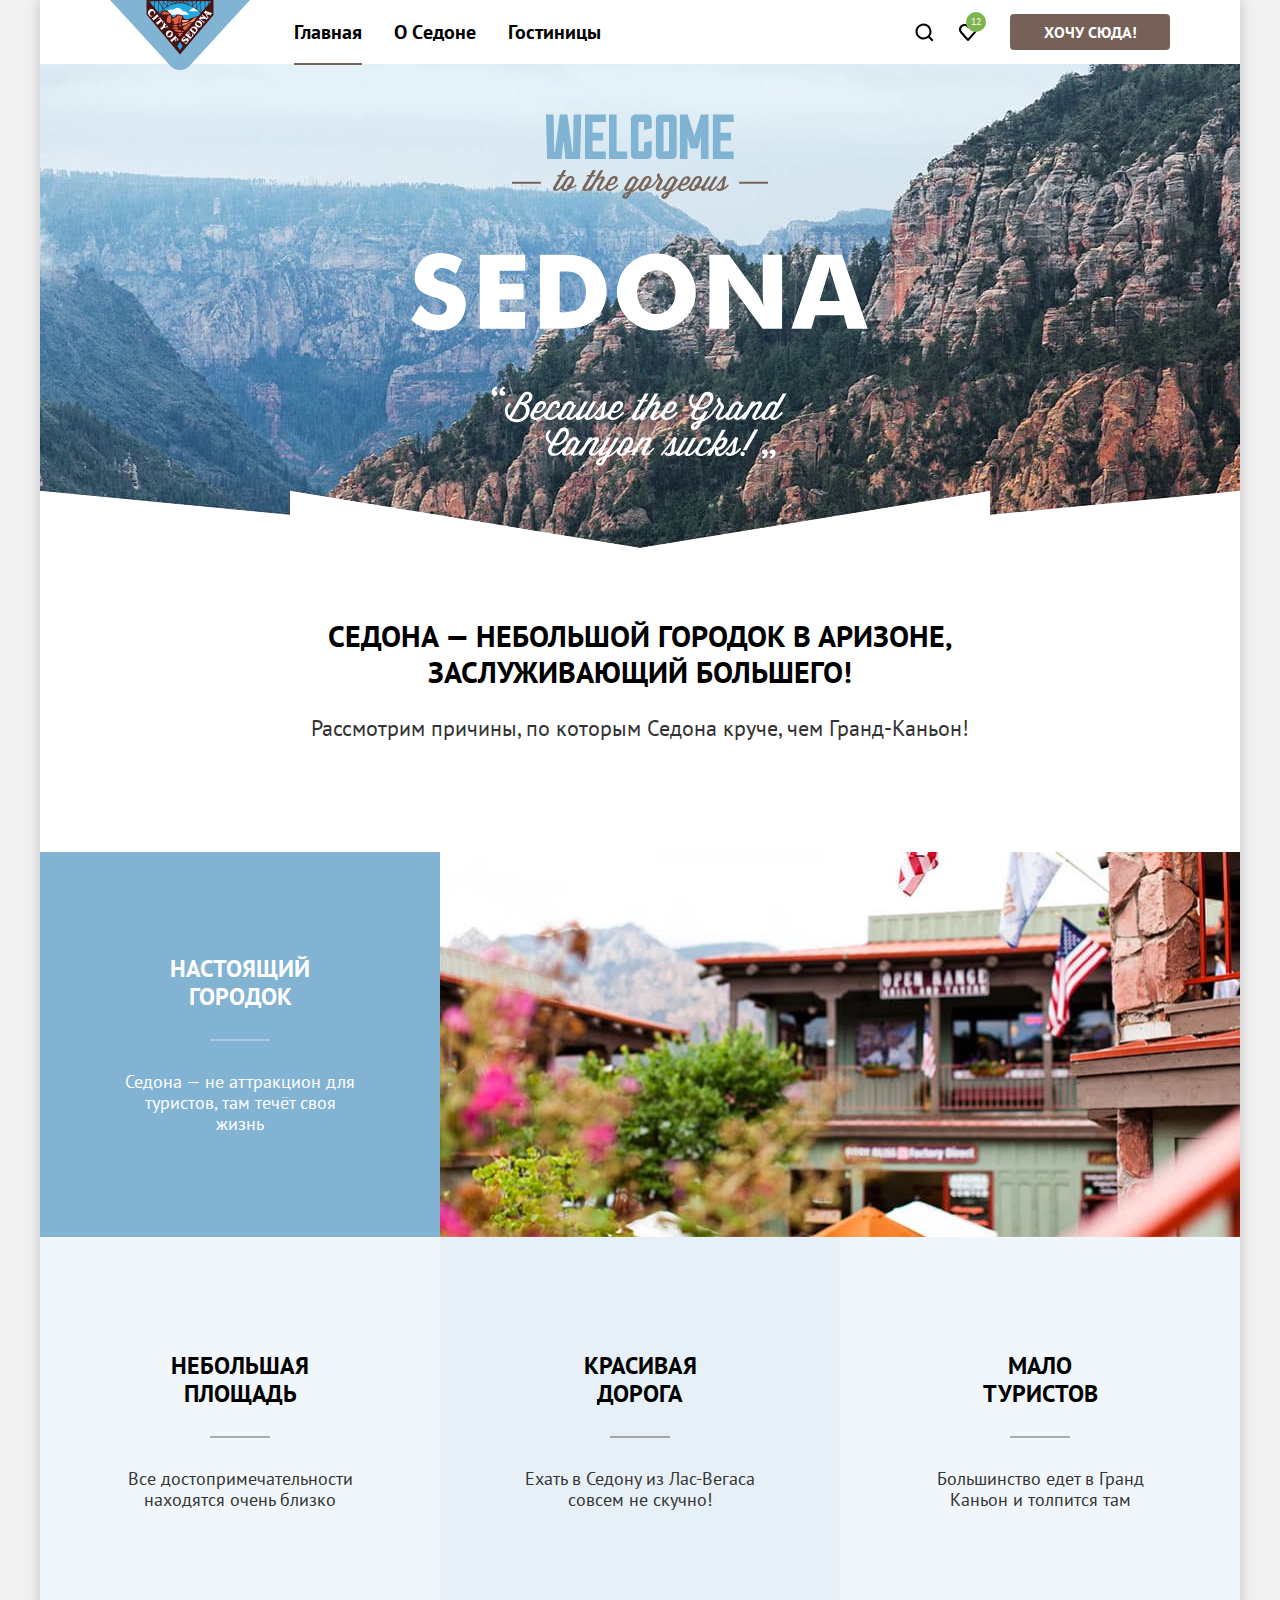
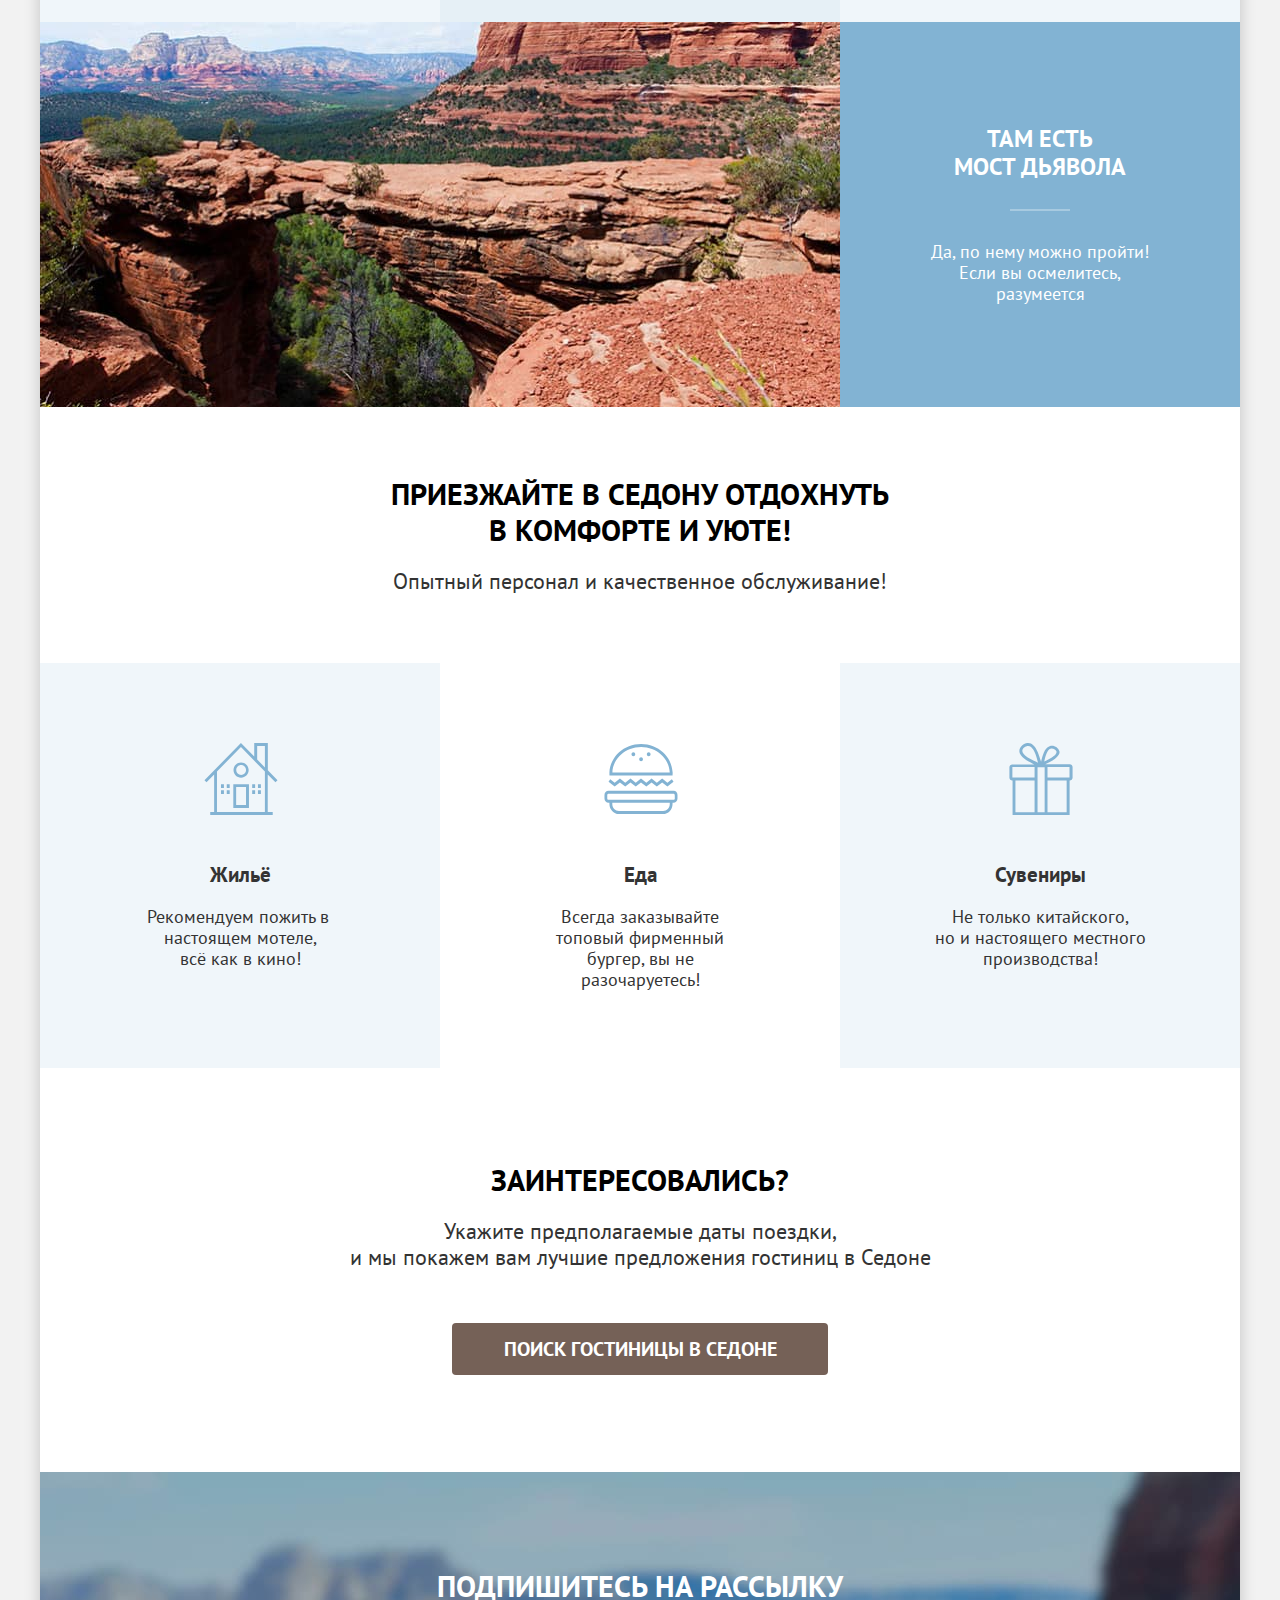
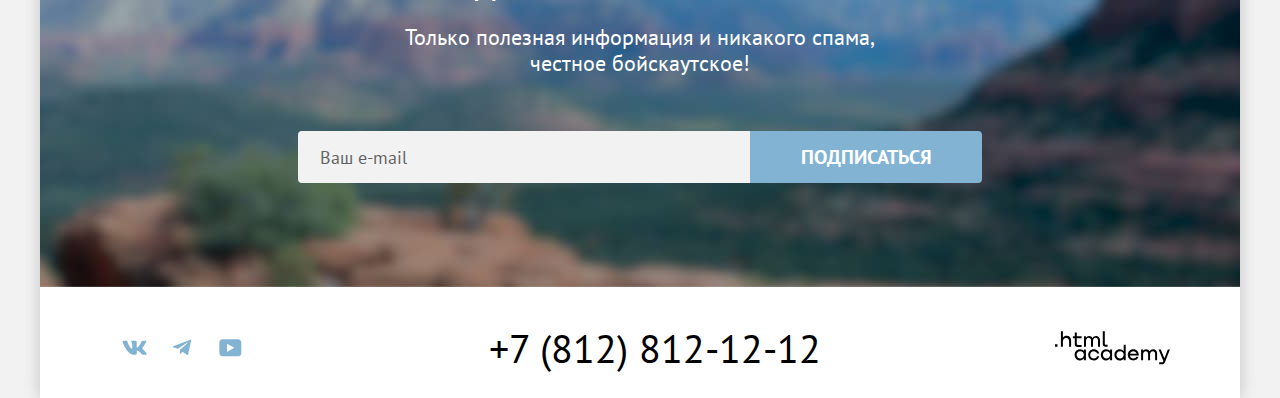
==== commit 9e18cb84: "Внесены правки" ====
--- a/index.html
+++ b/index.html
@@ -23,7 +23,7 @@
             <a class="navigation-link navigation-link-current" href="index.html" aria-current="page">Главная</a>
           </li>
           <li class="navigation-item">
-            <a class="navigation-link" href="#">О седоне</a>
+            <a class="navigation-link" href="#">О Cедоне</a>
           </li>
           <li class="navigation-item">
             <a class="navigation-link" href="catalog.html">Гостиницы</a>
@@ -33,12 +33,18 @@
         <ul class="user-list list-reset">
           <li class="user-item">
             <a class="user-link user-link-search" href="#">
+              <svg aria-hidden="true" focusable="false" xmlns="http://www.w3.org/2000/svg" width="20" height="20" viewBox="0 0 20 20">
+                <path d="m19.5 18-3.7-3.67c1-1.3 1.7-2.98 1.7-4.87a8 8 0 0 0-8-7.96c-4.4 0-8 3.68-8 8.06a8 8 0 0 0 12.9 6.26l3.7 3.68 1.4-1.5Zm-10-2.48a6 6 0 0 1-6-5.96 6 6 0 0 1 12 0 6 6 0 0 1-6 5.96Z" />
+              </svg>
               <span class="visually-hidden">Поиск.</span>
             </a>
           </li>
           <li class="user-item">
             <a class="user-link user-link-favorites" href="#">
-              <span class="visually-hidden">Нравится.</span>
+              <svg aria-hidden="true" focusable="false" xmlns="http://www.w3.org/2000/svg" width="20" height="20" viewBox="0 0 20 20">
+                <path d="M9.9 19a.9.9 0 0 1-.8-.4c-5.4-6.1-6.7-7.5-7-7.9A5.4 5.4 0 0 1 6.5 2C7.8 2 9 2.5 10 3.3a5.46 5.46 0 0 1 9 4.1c0 1.3-.5 2.5-1.3 3.4l-7 7.9c-.2.2-.4.3-.8.3Zm-6-9.5c.3.4 3.5 4 6.1 6.9l6.2-7c.5-.5.7-1.2.7-2 0-1.8-1.5-3.3-3.3-3.3-1 0-2 .5-2.7 1.3-.3.3-.6.4-.9.4-.3 0-.6-.2-.8-.4-.7-.8-1.7-1.3-2.7-1.3-1.8 0-3.3 1.5-3.3 3.3-.1.9.3 1.6.7 2.1-.1 0-.1 0 0 0Z" />
+              </svg>
+              <span class="visually-hidden">Избранное.</span>
               <span class="user-favorites-num">12</span>
             </a>
           </li>
@@ -176,7 +182,7 @@
   </div>
 
   <!-- Класс modal-container-close закрывает модальное окно. -->
-  <div class="modal-container " data-test="modal">
+  <div class="modal-container modal-container-close" data-test="modal">
     <div class="modal modal-search">
       <button class="modal-close-button" type="button">
         <svg xmlns="http://www.w3.org/2000/svg" aria-hidden="true" focusable="false" width="15" height="15" viewBox="0 0 15 15">
--- a/styles/styles.css
+++ b/styles/styles.css
@@ -331,31 +331,24 @@
   display: flex;
   flex-wrap: wrap;
   align-items: flex-start;
-  /*justify-content: flex-start;*/
   max-width: 150px;
   margin-right: 20px;
 }
 
 .user-link {
-  display: block;
-  width: 44px;
+  position: relative;
+
+  display: flex;
+  justify-content: center;
+  align-items: center;
+  min-width: 44px;
   min-height: 64px;
-
-  text-align: right;
+  padding: 10px;
+
   color: #000000;
   text-decoration: none;
 
-  background-repeat: no-repeat;
-  background-position: center;
-  background-size: 18px 18px;
-}
-
-.user-link-search {
-  background-image: url("../images/svg/search.svg");
-}
-
-.user-link-favorites {
-  background-image: url("../images/svg/heart.svg");
+  fill: currentColor;
 }
 
 .user-link:hover,
@@ -370,11 +363,14 @@
 }
 
 .user-favorites-num {
-  display: inline-block;
+  position: absolute;
+  top: 18%;
+  right: 9%;
+
   min-width: 20px;
+  max-width: 6ch;
   min-height: 20px;
-  margin: 25% 5px 5px;
-  padding: 5px 2px;
+  padding: 5px 4px;
 
   font-size: 10px;
   line-height: 10px;
